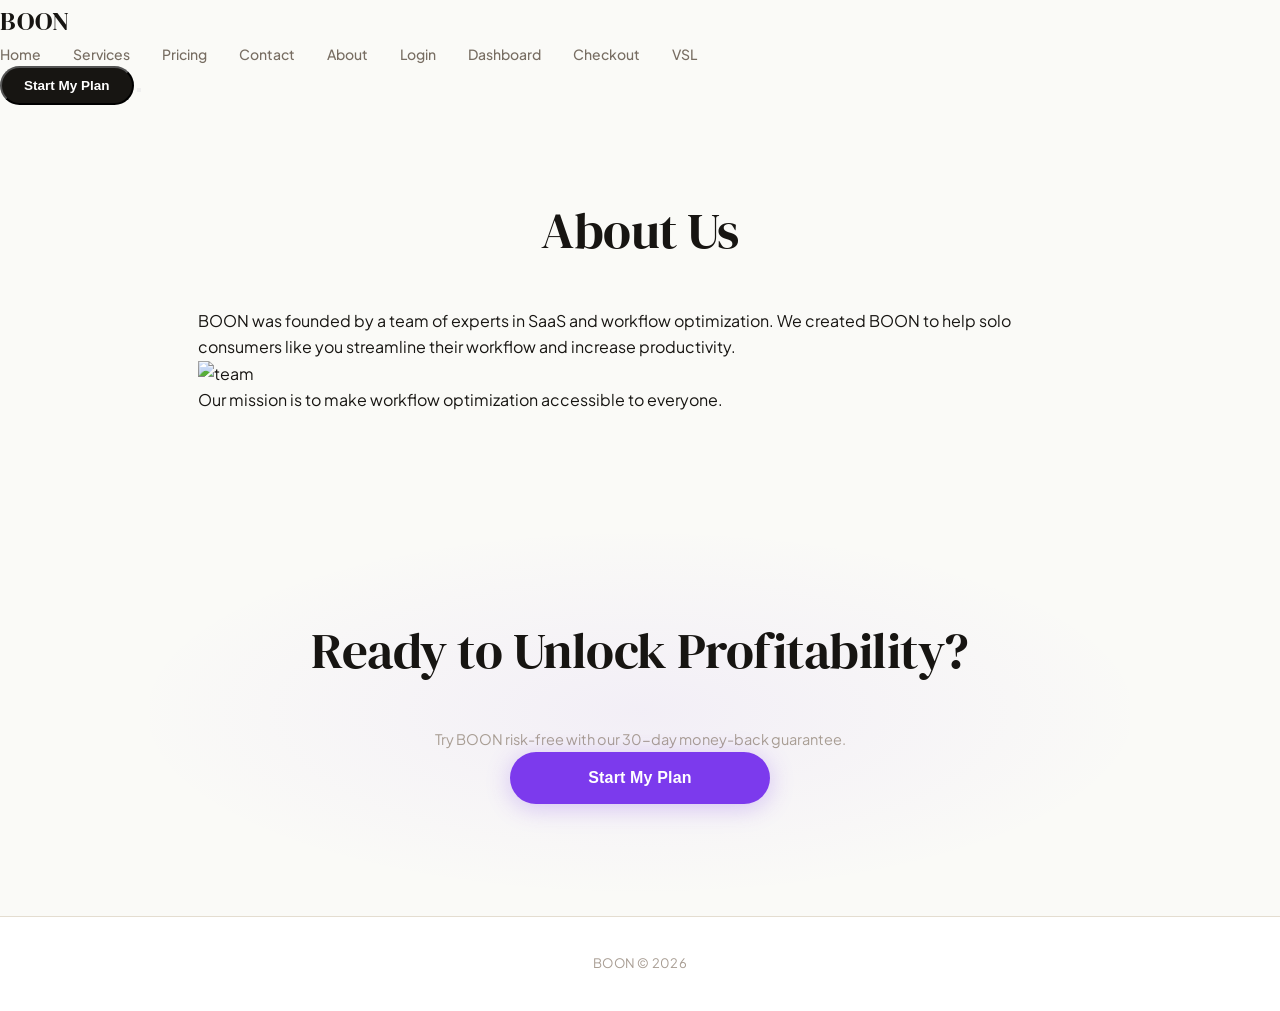
==== about.html @ 337b006f "Deploy about.html via FounderOS" ====
<!DOCTYPE html>
<html lang="en">
<head>
<meta charset="UTF-8">
<meta name="viewport" content="width=device-width, initial-scale=1.0">
<title>BOON</title>
<meta name="description" content="I help 👤 Solo consumers (B2C) with 💻 SaaS / Software services through BOON. [Add your price, guarantee, and what makes you different]">
<meta property="og:title" content="BOON">
<meta property="og:description" content="I help 👤 Solo consumers (B2C) with 💻 SaaS / Software services through BOON. [Add your price, guarantee, and what makes you different]">
<meta property="og:type" content="website">
<meta name="twitter:title" content="BOON">
<meta name="twitter:description" content="I help 👤 Solo consumers (B2C) with 💻 SaaS / Software services through BOON. [Add your price, guarantee, and what makes you different]">
<meta name="twitter:card" content="summary_large_image">
<link rel="stylesheet" href="style.css">
</head>
<body>
<nav> <div class='logo'>BOON</div> <div class='nav-links'> <a href='index.html'>Home</a> <a href='services.html'>Services</a> <a href='pricing.html'>Pricing</a> <a href='contact.html'>Contact</a> <a href='about.html'>About</a> <a href='login.html'>Login</a> <a href='dashboard.html'>Dashboard</a> <a href='checkout.html'>Checkout</a> <a href='vsl.html'>VSL</a> </div> <button class='nav-cta'>Start My Plan</button> <button class='hamburger'> <span></span> <span></span> <span></span> </button> </nav> <section> <h2>About Us</h2> <p>BOON was founded by a team of experts in SaaS and workflow optimization. We created BOON to help solo consumers like you streamline their workflow and increase productivity.</p> <img src='img/photo-2.jpg' alt='team'> <p>Our mission is to make workflow optimization accessible to everyone.</p> </section> <section id='cta'> <h2>Ready to Unlock Profitability?</h2> <p class='risk-reversal'>Try BOON risk-free with our 30-day money-back guarantee.</p> <button class='btn'>Start My Plan</button> </section> <footer> BOON &copy; 2026 </footer> <div class='sticky-mobile-cta'> <button class='btn'>Start My Plan</button> </div>
<script>document.querySelectorAll('.faq-item').forEach(function(item){item.addEventListener('click',function(){var answer=this.querySelector('.faq-answer');var chevron=this.querySelector('.faq-chevron');var isOpen=this.classList.contains('open');document.querySelectorAll('.faq-item').forEach(function(i){i.classList.remove('open');i.querySelector('.faq-answer').style.maxHeight='0';i.querySelector('.faq-chevron').textContent='+';});if(!isOpen){this.classList.add('open');answer.style.maxHeight=answer.scrollHeight+'px';chevron.textContent='×';}});});window.addEventListener('scroll',function(){document.querySelector('nav').classList.toggle('scrolled',window.scrollY>50);});</script>
</body>
</html>
---- style.css ----
@import url('https://fonts.googleapis.com/css2?family=DM+Serif+Display:ital@0;1&family=Plus+Jakarta+Sans:wght@300;400;500;600;700;800&display=swap');
:root {
    --primary: #7C3AED;
    --primary-hover: #6D28D9;
    --primary-shadow: #7C3AED46;
    --bg: #FAFAF7;
    --bg-warm: #F3EDE0;
    --surface: #FFFFFF;
    --border: #E4DDD0;
    --border-light: #EDE8E0;
    --text: #171512;
    --text-muted: #776D62;
    --text-subtle: #A89D93;
    --shadow-sm: 0 1px 3px rgba(23,21,18,0.06),0 1px 2px rgba(23,21,18,0.03);
    --shadow: 0 4px 16px rgba(23,21,18,0.08),0 1px 4px rgba(23,21,18,0.04);
    --shadow-hover: 0 12px 40px rgba(23,21,18,0.12),0 3px 10px rgba(23,21,18,0.06);
    --radius: 14px;
    --font-display: 'DM Serif Display', serif;
    --font-body: 'Plus Jakarta Sans', sans-serif;
}
*,*::before,*::after{margin:0;padding:0;box-sizing:border-box;}
html{scroll-behavior:smooth;}
body{font-family:var(--font-body);background:var(--bg);color:var(--text);font-size:16px;line-height:1.65;-webkit-font-smoothing:antialiased;}
navigation{position:sticky;top:0;background:rgba(250,250,247,0.92);backdrop-filter:blur(20px);-webkit-backdrop-filter:blur(20px);padding:18px 48px;display:flex;justify-content:space-between;align-items:center;z-index:1000;border-bottom:1px solid var(--border);transition:box-shadow 0.3s;}
navigation.scrolled{box-shadow:0 4px 24px rgba(23,21,18,0.08);background:rgba(250,250,247,0.98);}
.logo{color:var(--text);font-family:var(--font-display);font-size:26px;font-weight:400;text-decoration:none;letter-spacing:0.04em;}
.nav-links{display:flex;gap:32px;align-items:center;}
.nav-links a{color:var(--text-muted);text-decoration:none;font-size:14px;font-weight:500;transition:color 0.18s;}
.nav-links a:hover{color:var(--text);}
.nav-cta{background:var(--text);color:#fff;padding:10px 22px;border-radius:100px;text-decoration:none;font-weight:600;font-size:13.5px;transition:background 0.18s,transform 0.15s;}
.nav-cta:hover{background:#2A2520;transform:translateY(-1px);}
#hero{position:relative;padding:120px 48px 110px;text-align:center;min-height:90vh;display:flex;flex-direction:column;justify-content:center;align-items:center;overflow:hidden;border-bottom:1px solid var(--border);background:radial-gradient(ellipse 90% 70% at 50% -10%,#7C3AED14 0%,transparent 55%),radial-gradient(ellipse 60% 50% at 90% 90%,rgba(184,133,47,0.07) 0%,transparent 50%),var(--bg);}
#hero::before{content:'';position:absolute;inset:0;background-image:radial-gradient(circle,rgba(23,21,18,0.14) 1px,transparent 1px);background-size:28px 28px;mask-image:radial-gradient(ellipse 75% 85% at 50% 50%,black 20%,transparent 100%);-webkit-mask-image:radial-gradient(ellipse 75% 85% at 50% 50%,black 20%,transparent 100%);opacity:0.25;pointer-events:none;}
#hero::after{content:'';position:absolute;width:700px;height:700px;border-radius:50%;border:1px solid #7C3AED12;top:50%;left:50%;transform:translate(-50%,-50%);pointer-events:none;box-shadow:0 0 0 60px #7C3AED06;}
#hero h1{font-family:var(--font-display);font-size:clamp(2.8rem,7vw,5.4rem);font-weight:400;line-height:1.08;max-width:840px;margin-bottom:28px;letter-spacing:-0.01em;position:relative;z-index:1;animation:fadeUp 0.7s ease both;}
#hero p{font-size:18px;color:var(--text-muted);max-width:520px;margin:0 auto 46px;line-height:1.72;position:relative;z-index:1;animation:fadeUp 0.7s 0.1s ease both;}
.trust-signal{font-size:12px;color:var(--text-subtle);margin-top:20px;font-weight:600;letter-spacing:0.08em;text-transform:uppercase;position:relative;z-index:1;animation:fadeUp 0.7s 0.3s ease both;}
.btn{display:inline-block;background:var(--primary);color:#fff;padding:17px 40px;border-radius:100px;text-decoration:none;font-size:16px;font-weight:700;border:none;cursor:pointer;transition:background 0.18s,transform 0.15s,box-shadow 0.18s;min-width:260px;letter-spacing:0.01em;position:relative;z-index:1;box-shadow:0 4px 24px var(--primary-shadow);animation:fadeUp 0.7s 0.2s ease both;}
.btn:hover{background:var(--primary-hover);transform:translateY(-2px);box-shadow:0 10px 36px var(--primary-shadow);}
.btn:active{transform:translateY(0);}
section{padding:96px 48px;max-width:980px;margin:0 auto;}
h2{font-family:var(--font-display);font-size:clamp(2rem,4.5vw,3.2rem);font-weight:400;margin-bottom:48px;text-align:center;letter-spacing:-0.01em;line-height:1.15;}
#about{text-align:center;font-size:18px;color:var(--text-muted);line-height:1.75;}
.service-cards{display:grid;grid-template-columns:1fr;gap:16px;margin-top:40px;}
@media(min-width:640px){.service-cards{grid-template-columns:repeat(auto-fit,minmax(280px,1fr));}}
.service-card{background:var(--surface);border:1px solid var(--border);border-radius:var(--radius);padding:36px;text-align:left;box-shadow:var(--shadow-sm);transition:box-shadow 0.25s,transform 0.2s,border-color 0.2s;}
.service-card:hover{box-shadow:var(--shadow-hover);transform:translateY(-3px);border-color:var(--border-light);}
.service-card h3{font-size:17.5px;font-weight:700;margin-bottom:12px;}
.service-card p{color:var(--text-muted);font-size:15.5px;margin:0;line-height:1.65;}
.service-card ul{list-style:none;margin-top:18px;}
.service-card ul li{color:var(--text-muted);font-size:14.5px;padding:7px 0;border-bottom:1px solid var(--border-light);display:flex;align-items:center;gap:10px;}
.service-card ul li:last-child{border-bottom:none;}
.service-card ul li::before{content:'';width:5px;height:5px;border-radius:50%;background:var(--primary);flex-shrink:0;}
.service-card .author{font-family:var(--font-display);font-style:italic;font-size:24px;color:var(--primary);margin-top:22px;display:block;}
#testimonials{position:relative;background:var(--bg-warm);border-radius:24px;padding:80px 56px;margin:0 auto;max-width:980px;overflow:hidden;}
#testimonials::before{content:'\201C';position:absolute;font-family:var(--font-display);font-size:320px;line-height:1;color:rgba(23,21,18,0.07);top:-30px;left:20px;pointer-events:none;user-select:none;}
.testimonial-card{background:var(--surface);border:1px solid rgba(228,221,208,0.8);border-radius:var(--radius);padding:32px 36px;margin-bottom:16px;box-shadow:var(--shadow-sm);position:relative;z-index:1;transition:box-shadow 0.22s,transform 0.18s;}
.testimonial-card:last-child{margin-bottom:0;}
.testimonial-card:hover{box-shadow:var(--shadow);transform:translateY(-1px);}
.testimonial-card p{font-style:italic;color:var(--text-muted);font-size:16.5px;margin-bottom:16px;line-height:1.72;}
.testimonial-card .author{font-weight:700;color:var(--text);font-size:12.5px;letter-spacing:0.06em;text-transform:uppercase;}
#faq{max-width:720px;}
.faq-item{border-bottom:1px solid var(--border);padding:28px 0;cursor:pointer;}
.faq-item:first-of-type{border-top:1px solid var(--border);}
.faq-question{font-size:17px;font-weight:700;display:flex;justify-content:space-between;align-items:center;gap:16px;}
.faq-chevron{font-size:20px;color:var(--text-muted);transition:transform 0.3s;flex-shrink:0;}
.faq-item.open .faq-chevron{transform:rotate(45deg);}
.faq-answer{color:var(--text-muted);font-size:15.5px;line-height:1.7;max-height:0;overflow:hidden;transition:max-height 0.35s ease,padding 0.3s;}
.faq-item.open .faq-answer{padding-top:14px;}
#cta{text-align:center;padding:112px 48px;background:radial-gradient(ellipse 80% 70% at 50% 50%,#7C3AED0f 0%,transparent 65%),var(--bg);}
.risk-reversal{color:var(--text-subtle);font-size:14.5px;margin-top:22px;}
.contact-form{display:flex;flex-direction:column;gap:14px;max-width:520px;margin:0 auto;}
.contact-form input,.contact-form textarea{width:100%;padding:15px 20px;border:1.5px solid var(--border);border-radius:10px;background:var(--surface);color:var(--text);font-size:15px;font-family:var(--font-body);transition:border-color 0.18s,box-shadow 0.18s;box-shadow:var(--shadow-sm);}
.contact-form input:focus,.contact-form textarea:focus{outline:none;border-color:var(--primary);box-shadow:0 0 0 3px var(--primary-shadow);}
.contact-form input::placeholder,.contact-form textarea::placeholder{color:var(--text-subtle);}
.contact-form textarea{min-height:140px;resize:vertical;}
.contact-form button{width:100%;min-width:0;}
footer{text-align:center;padding:36px;color:var(--text-subtle);font-size:13px;border-top:1px solid var(--border);background:var(--surface);letter-spacing:0.02em;}
.sticky-mobile-cta{display:none;}
@keyframes fadeUp{from{opacity:0;transform:translateY(18px);}to{opacity:1;transform:translateY(0);}}
@media(max-width:768px){
nav{flex-direction:column;gap:12px;padding:14px 20px;}
.nav-links{gap:20px;}
.nav-cta{width:100%;text-align:center;}
#hero{padding:80px 20px;min-height:auto;}
#hero::after{width:320px;height:320px;}
section{padding:64px 20px;}
#testimonials{padding:52px 24px;border-radius:18px;}
#testimonials::before{font-size:200px;}
.testimonial-card{padding:24px;}
#cta{padding:80px 20px;}
.btn{min-width:0;width:100%;}
.sticky-mobile-cta{display:block;position:fixed;bottom:0;left:0;width:100%;background:rgba(250,250,247,0.96);backdrop-filter:blur(20px);-webkit-backdrop-filter:blur(20px);padding:12px 16px 20px;border-top:1px solid var(--border);z-index:999;}
.sticky-mobile-cta .btn{width:100%;text-align:center;font-size:16px;padding:16px;}
}
@media(min-width:769px){.sticky-mobile-cta{display:none;}}
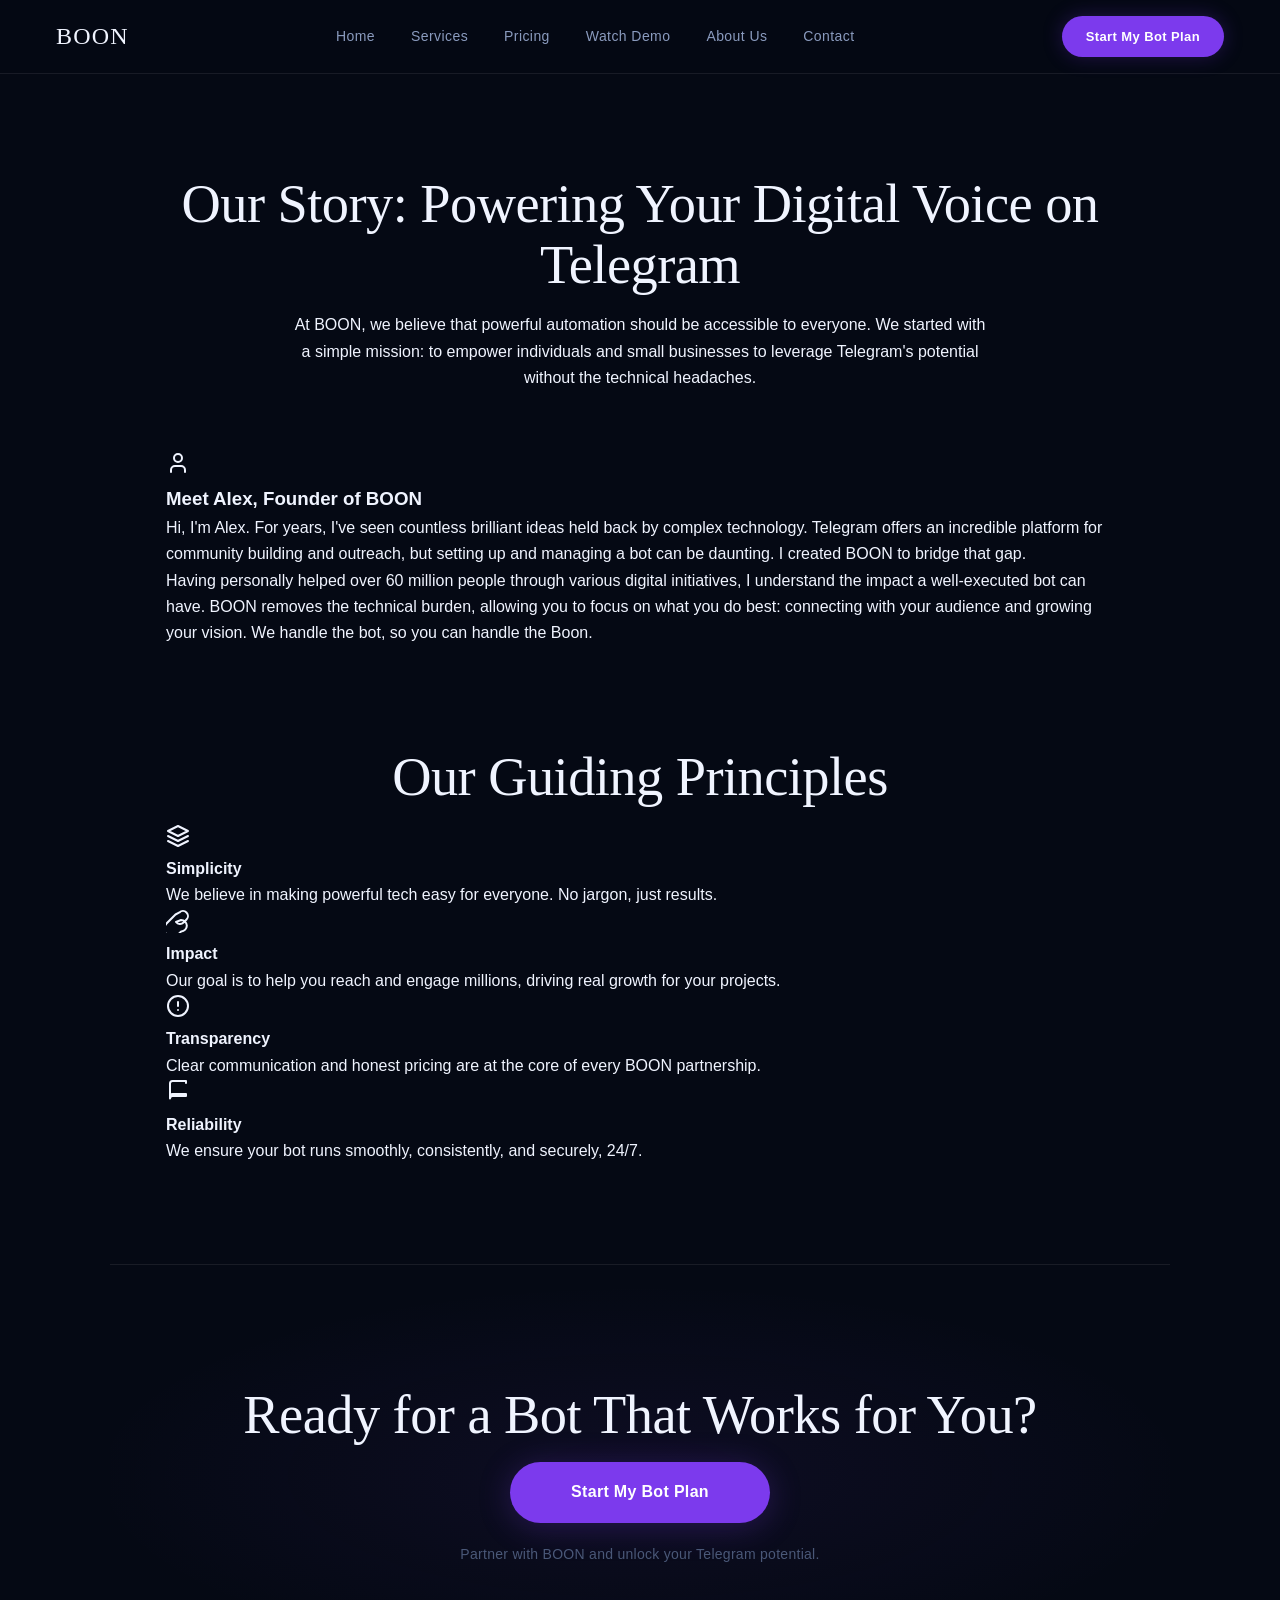
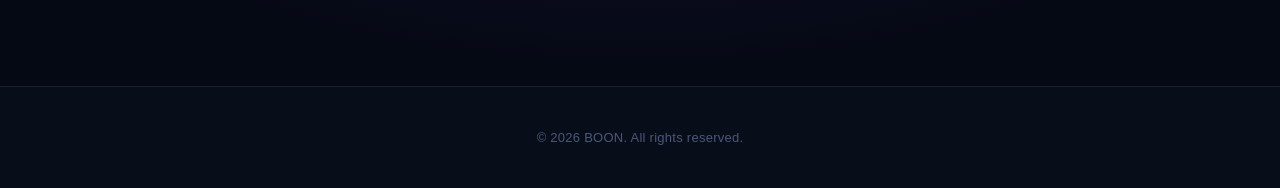
==== commit 1dfc6f1c: "Deploy about.html via FounderOS" ====
--- a/about.html
+++ b/about.html
@@ -4,17 +4,124 @@
 <meta charset="UTF-8">
 <meta name="viewport" content="width=device-width, initial-scale=1.0">
 <title>BOON</title>
-<meta name="description" content="I help 👤 Solo consumers (B2C) with 💻 SaaS / Software services through BOON. [Add your price, guarantee, and what makes you different]">
+<meta name="description" content="i launch and run your telegram bot for you in 2 weeks with a full live dashboard, helped 60 million people, £497 per bot">
 <meta property="og:title" content="BOON">
-<meta property="og:description" content="I help 👤 Solo consumers (B2C) with 💻 SaaS / Software services through BOON. [Add your price, guarantee, and what makes you different]">
+<meta property="og:description" content="i launch and run your telegram bot for you in 2 weeks with a full live dashboard, helped 60 million people, £497 per bot">
 <meta property="og:type" content="website">
 <meta name="twitter:title" content="BOON">
-<meta name="twitter:description" content="I help 👤 Solo consumers (B2C) with 💻 SaaS / Software services through BOON. [Add your price, guarantee, and what makes you different]">
+<meta name="twitter:description" content="i launch and run your telegram bot for you in 2 weeks with a full live dashboard, helped 60 million people, £497 per bot">
 <meta name="twitter:card" content="summary_large_image">
 <link rel="stylesheet" href="style.css">
 </head>
 <body>
-<nav> <div class='logo'>BOON</div> <div class='nav-links'> <a href='index.html'>Home</a> <a href='services.html'>Services</a> <a href='pricing.html'>Pricing</a> <a href='contact.html'>Contact</a> <a href='about.html'>About</a> <a href='login.html'>Login</a> <a href='dashboard.html'>Dashboard</a> <a href='checkout.html'>Checkout</a> <a href='vsl.html'>VSL</a> </div> <button class='nav-cta'>Start My Plan</button> <button class='hamburger'> <span></span> <span></span> <span></span> </button> </nav> <section> <h2>About Us</h2> <p>BOON was founded by a team of experts in SaaS and workflow optimization. We created BOON to help solo consumers like you streamline their workflow and increase productivity.</p> <img src='img/photo-2.jpg' alt='team'> <p>Our mission is to make workflow optimization accessible to everyone.</p> </section> <section id='cta'> <h2>Ready to Unlock Profitability?</h2> <p class='risk-reversal'>Try BOON risk-free with our 30-day money-back guarantee.</p> <button class='btn'>Start My Plan</button> </section> <footer> BOON &copy; 2026 </footer> <div class='sticky-mobile-cta'> <button class='btn'>Start My Plan</button> </div>
+<nav>
+    <a href="index.html" class="logo">BOON</a>
+    <div class="nav-links">
+        <a href="index.html">Home</a>
+        <a href="services.html">Services</a>
+        <a href="pricing.html">Pricing</a>
+        <a href="vsl.html">Watch Demo</a>
+        <a href="about.html">About Us</a>
+        <a href="contact.html">Contact</a>
+    </div>
+    <a href="pricing.html" class="nav-cta">Start My Bot Plan</a>
+</nav>
+
+<main>
+    <section id="about-us">
+        <h2>Our Story: Powering Your Digital Voice on Telegram</h2>
+        <p class="text-muted" style="text-align:center; max-width:700px; margin: 0 auto 60px;">At BOON, we believe that powerful automation should be accessible to everyone. We started with a simple mission: to empower individuals and small businesses to leverage Telegram's potential without the technical headaches.</p>
+
+        <div class="about-founder">
+            <div class="founder-image-placeholder">
+                <svg xmlns="http://www.w3.org/2000/svg" width="24" height="24" viewBox="0 0 24 24" fill="none" stroke="currentColor" stroke-width="2" stroke-linecap="round" stroke-linejoin="round"><path d="M19 21v-2a4 4 0 0 0-4-4H9a4 4 0 0 0-4 4v2"></path><circle cx="12" cy="7" r="4"></circle></svg>
+            </div>
+            <div class="about-founder-text">
+                <h3>Meet Alex, Founder of BOON</h3>
+                <p>Hi, I'm Alex. For years, I've seen countless brilliant ideas held back by complex technology. Telegram offers an incredible platform for community building and outreach, but setting up and managing a bot can be daunting. I created BOON to bridge that gap.</p>
+                <p>Having personally helped over 60 million people through various digital initiatives, I understand the impact a well-executed bot can have. BOON removes the technical burden, allowing you to focus on what you do best: connecting with your audience and growing your vision. We handle the bot, so you can handle the Boon.</p>
+            </div>
+        </div>
+    </section>
+
+    <section id="our-values" style="padding-top: 0;">
+        <h2>Our Guiding Principles</h2>
+        <div class="about-values-grid">
+            <div class="value-card">
+                <svg xmlns="http://www.w3.org/2000/svg" width="24" height="24" viewBox="0 0 24 24" fill="none" stroke="currentColor" stroke-width="2" stroke-linecap="round" stroke-linejoin="round"><path d="M12 2L2 7l10 5 10-5-10-5zM2 17l10 5 10-5M2 12l10 5 10-5"></path></svg>
+                <h4>Simplicity</h4>
+                <p>We believe in making powerful tech easy for everyone. No jargon, just results.</p>
+            </div>
+            <div class="value-card">
+                <svg xmlns="http://www.w3.org/2000/svg" width="24" height="24" viewBox="0 0 24 24" fill="none" stroke="currentColor" stroke-width="2" stroke-linecap="round" stroke-linejoin="round"><path d="M10 13a5 5 0 0 0 7.54.54l3-3a5 5 0 0 0-7.07-7.07L9.5 5.5.55 14.45a8 8 0 0 0 11.31 11.31l3.35-3.35A4 4 0 0 0 15 11z"></path></svg>
+                <h4>Impact</h4>
+                <p>Our goal is to help you reach and engage millions, driving real growth for your projects.</p>
+            </div>
+            <div class="value-card">
+                <svg xmlns="http://www.w3.org/2000/svg" width="24" height="24" viewBox="0 0 24 24" fill="none" stroke="currentColor" stroke-width="2" stroke-linecap="round" stroke-linejoin="round"><circle cx="12" cy="12" r="10"></circle><line x1="12" y1="8" x2="12" y2="12"></line><line x1="12" y1="16" x2="12.01" y2="16"></line></svg>
+                <h4>Transparency</h4>
+                <p>Clear communication and honest pricing are at the core of every BOON partnership.</p>
+            </div>
+            <div class="value-card">
+                <svg xmlns="http://www.w3.org/2000/svg" width="24" height="24" viewBox="0 0 24 24" fill="none" stroke="currentColor" stroke-width="2" stroke-linecap="round" stroke-linejoin="round"><path d="M4 19.5A2.5 2.5 0 0 1 6.5 17H20v-2H6.5A2.5 2.5 0 0 0 4 17.5v2zm0 0V4.5A2.5 2.5 0 0 1 6.5 2H20v2"></path></svg>
+                <h4>Reliability</h4>
+                <p>We ensure your bot runs smoothly, consistently, and securely, 24/7.</p>
+            </div>
+        </div>
+    </section>
+
+    <section id="cta">
+        <h2>Ready for a Bot That Works for You?</h2>
+        <a href="pricing.html" class="btn">Start My Bot Plan</a>
+        <p class="risk-reversal">Partner with BOON and unlock your Telegram potential.</p>
+    </section>
+</main>
+
+<footer>
+    <p>&copy; 2026 BOON. All rights reserved.</p>
+</footer>
+
+<div class="sticky-mobile-cta">
+    <a href="pricing.html" class="btn">Start My Bot Plan</a>
+</div>
+
+<script>
+// FAQ accordion
+document.querySelectorAll('.faq-item').forEach(function(item){
+  item.addEventListener('click',function(){
+    var answer=this.querySelector('.faq-answer');
+    var chevron=this.querySelector('.faq-chevron');
+    var isOpen=this.classList.contains('open');
+    document.querySelectorAll('.faq-item').forEach(function(i){
+      i.classList.remove('open');
+      i.querySelector('.faq-answer').style.maxHeight='0';
+      i.querySelector('.faq-chevron').textContent='+';
+    });
+    if(!isOpen){this.classList.add('open');answer.style.maxHeight=answer.scrollHeight+'px';chevron.textContent='\u00d7';}
+  });
+});
+// Nav scroll
+window.addEventListener('scroll',function(){document.querySelector('nav').classList.toggle('scrolled',window.scrollY>50);});
+// Picker tabs
+document.querySelectorAll('.picker-tab').forEach(function(tab){
+  tab.addEventListener('click',function(){
+    var target=this.dataset.tab;
+    document.querySelectorAll('.picker-tab').forEach(function(t){t.classList.remove('active');});
+    document.querySelectorAll('.picker-content').forEach(function(c){c.classList.remove('active');});
+    this.classList.add('active');
+    var el=document.getElementById(target);
+    if(el){el.classList.add('active');}
+  });
+});
+// Picker card select
+document.querySelectorAll('.picker-card').forEach(function(card){
+  card.addEventListener('click',function(){
+    var parent=this.closest('.picker-content');
+    if(parent){parent.querySelectorAll('.picker-card').forEach(function(c){c.classList.remove('selected');});}
+    this.classList.add('selected');
+  });
+});
+</script>
 <script>document.querySelectorAll('.faq-item').forEach(function(item){item.addEventListener('click',function(){var answer=this.querySelector('.faq-answer');var chevron=this.querySelector('.faq-chevron');var isOpen=this.classList.contains('open');document.querySelectorAll('.faq-item').forEach(function(i){i.classList.remove('open');i.querySelector('.faq-answer').style.maxHeight='0';i.querySelector('.faq-chevron').textContent='+';});if(!isOpen){this.classList.add('open');answer.style.maxHeight=answer.scrollHeight+'px';chevron.textContent='×';}});});window.addEventListener('scroll',function(){document.querySelector('nav').classList.toggle('scrolled',window.scrollY>50);});</script>
 </body>
 </html>
--- a/style.css
+++ b/style.css
@@ -1,96 +1 @@
-@import url('https://fonts.googleapis.com/css2?family=DM+Serif+Display:ital@0;1&family=Plus+Jakarta+Sans:wght@300;400;500;600;700;800&display=swap');
-:root {
-    --primary: #7C3AED;
-    --primary-hover: #6D28D9;
-    --primary-shadow: #7C3AED46;
-    --bg: #FAFAF7;
-    --bg-warm: #F3EDE0;
-    --surface: #FFFFFF;
-    --border: #E4DDD0;
-    --border-light: #EDE8E0;
-    --text: #171512;
-    --text-muted: #776D62;
-    --text-subtle: #A89D93;
-    --shadow-sm: 0 1px 3px rgba(23,21,18,0.06),0 1px 2px rgba(23,21,18,0.03);
-    --shadow: 0 4px 16px rgba(23,21,18,0.08),0 1px 4px rgba(23,21,18,0.04);
-    --shadow-hover: 0 12px 40px rgba(23,21,18,0.12),0 3px 10px rgba(23,21,18,0.06);
-    --radius: 14px;
-    --font-display: 'DM Serif Display', serif;
-    --font-body: 'Plus Jakarta Sans', sans-serif;
-}
-*,*::before,*::after{margin:0;padding:0;box-sizing:border-box;}
-html{scroll-behavior:smooth;}
-body{font-family:var(--font-body);background:var(--bg);color:var(--text);font-size:16px;line-height:1.65;-webkit-font-smoothing:antialiased;}
-navigation{position:sticky;top:0;background:rgba(250,250,247,0.92);backdrop-filter:blur(20px);-webkit-backdrop-filter:blur(20px);padding:18px 48px;display:flex;justify-content:space-between;align-items:center;z-index:1000;border-bottom:1px solid var(--border);transition:box-shadow 0.3s;}
-navigation.scrolled{box-shadow:0 4px 24px rgba(23,21,18,0.08);background:rgba(250,250,247,0.98);}
-.logo{color:var(--text);font-family:var(--font-display);font-size:26px;font-weight:400;text-decoration:none;letter-spacing:0.04em;}
-.nav-links{display:flex;gap:32px;align-items:center;}
-.nav-links a{color:var(--text-muted);text-decoration:none;font-size:14px;font-weight:500;transition:color 0.18s;}
-.nav-links a:hover{color:var(--text);}
-.nav-cta{background:var(--text);color:#fff;padding:10px 22px;border-radius:100px;text-decoration:none;font-weight:600;font-size:13.5px;transition:background 0.18s,transform 0.15s;}
-.nav-cta:hover{background:#2A2520;transform:translateY(-1px);}
-#hero{position:relative;padding:120px 48px 110px;text-align:center;min-height:90vh;display:flex;flex-direction:column;justify-content:center;align-items:center;overflow:hidden;border-bottom:1px solid var(--border);background:radial-gradient(ellipse 90% 70% at 50% -10%,#7C3AED14 0%,transparent 55%),radial-gradient(ellipse 60% 50% at 90% 90%,rgba(184,133,47,0.07) 0%,transparent 50%),var(--bg);}
-#hero::before{content:'';position:absolute;inset:0;background-image:radial-gradient(circle,rgba(23,21,18,0.14) 1px,transparent 1px);background-size:28px 28px;mask-image:radial-gradient(ellipse 75% 85% at 50% 50%,black 20%,transparent 100%);-webkit-mask-image:radial-gradient(ellipse 75% 85% at 50% 50%,black 20%,transparent 100%);opacity:0.25;pointer-events:none;}
-#hero::after{content:'';position:absolute;width:700px;height:700px;border-radius:50%;border:1px solid #7C3AED12;top:50%;left:50%;transform:translate(-50%,-50%);pointer-events:none;box-shadow:0 0 0 60px #7C3AED06;}
-#hero h1{font-family:var(--font-display);font-size:clamp(2.8rem,7vw,5.4rem);font-weight:400;line-height:1.08;max-width:840px;margin-bottom:28px;letter-spacing:-0.01em;position:relative;z-index:1;animation:fadeUp 0.7s ease both;}
-#hero p{font-size:18px;color:var(--text-muted);max-width:520px;margin:0 auto 46px;line-height:1.72;position:relative;z-index:1;animation:fadeUp 0.7s 0.1s ease both;}
-.trust-signal{font-size:12px;color:var(--text-subtle);margin-top:20px;font-weight:600;letter-spacing:0.08em;text-transform:uppercase;position:relative;z-index:1;animation:fadeUp 0.7s 0.3s ease both;}
-.btn{display:inline-block;background:var(--primary);color:#fff;padding:17px 40px;border-radius:100px;text-decoration:none;font-size:16px;font-weight:700;border:none;cursor:pointer;transition:background 0.18s,transform 0.15s,box-shadow 0.18s;min-width:260px;letter-spacing:0.01em;position:relative;z-index:1;box-shadow:0 4px 24px var(--primary-shadow);animation:fadeUp 0.7s 0.2s ease both;}
-.btn:hover{background:var(--primary-hover);transform:translateY(-2px);box-shadow:0 10px 36px var(--primary-shadow);}
-.btn:active{transform:translateY(0);}
-section{padding:96px 48px;max-width:980px;margin:0 auto;}
-h2{font-family:var(--font-display);font-size:clamp(2rem,4.5vw,3.2rem);font-weight:400;margin-bottom:48px;text-align:center;letter-spacing:-0.01em;line-height:1.15;}
-#about{text-align:center;font-size:18px;color:var(--text-muted);line-height:1.75;}
-.service-cards{display:grid;grid-template-columns:1fr;gap:16px;margin-top:40px;}
-@media(min-width:640px){.service-cards{grid-template-columns:repeat(auto-fit,minmax(280px,1fr));}}
-.service-card{background:var(--surface);border:1px solid var(--border);border-radius:var(--radius);padding:36px;text-align:left;box-shadow:var(--shadow-sm);transition:box-shadow 0.25s,transform 0.2s,border-color 0.2s;}
-.service-card:hover{box-shadow:var(--shadow-hover);transform:translateY(-3px);border-color:var(--border-light);}
-.service-card h3{font-size:17.5px;font-weight:700;margin-bottom:12px;}
-.service-card p{color:var(--text-muted);font-size:15.5px;margin:0;line-height:1.65;}
-.service-card ul{list-style:none;margin-top:18px;}
-.service-card ul li{color:var(--text-muted);font-size:14.5px;padding:7px 0;border-bottom:1px solid var(--border-light);display:flex;align-items:center;gap:10px;}
-.service-card ul li:last-child{border-bottom:none;}
-.service-card ul li::before{content:'';width:5px;height:5px;border-radius:50%;background:var(--primary);flex-shrink:0;}
-.service-card .author{font-family:var(--font-display);font-style:italic;font-size:24px;color:var(--primary);margin-top:22px;display:block;}
-#testimonials{position:relative;background:var(--bg-warm);border-radius:24px;padding:80px 56px;margin:0 auto;max-width:980px;overflow:hidden;}
-#testimonials::before{content:'\201C';position:absolute;font-family:var(--font-display);font-size:320px;line-height:1;color:rgba(23,21,18,0.07);top:-30px;left:20px;pointer-events:none;user-select:none;}
-.testimonial-card{background:var(--surface);border:1px solid rgba(228,221,208,0.8);border-radius:var(--radius);padding:32px 36px;margin-bottom:16px;box-shadow:var(--shadow-sm);position:relative;z-index:1;transition:box-shadow 0.22s,transform 0.18s;}
-.testimonial-card:last-child{margin-bottom:0;}
-.testimonial-card:hover{box-shadow:var(--shadow);transform:translateY(-1px);}
-.testimonial-card p{font-style:italic;color:var(--text-muted);font-size:16.5px;margin-bottom:16px;line-height:1.72;}
-.testimonial-card .author{font-weight:700;color:var(--text);font-size:12.5px;letter-spacing:0.06em;text-transform:uppercase;}
-#faq{max-width:720px;}
-.faq-item{border-bottom:1px solid var(--border);padding:28px 0;cursor:pointer;}
-.faq-item:first-of-type{border-top:1px solid var(--border);}
-.faq-question{font-size:17px;font-weight:700;display:flex;justify-content:space-between;align-items:center;gap:16px;}
-.faq-chevron{font-size:20px;color:var(--text-muted);transition:transform 0.3s;flex-shrink:0;}
-.faq-item.open .faq-chevron{transform:rotate(45deg);}
-.faq-answer{color:var(--text-muted);font-size:15.5px;line-height:1.7;max-height:0;overflow:hidden;transition:max-height 0.35s ease,padding 0.3s;}
-.faq-item.open .faq-answer{padding-top:14px;}
-#cta{text-align:center;padding:112px 48px;background:radial-gradient(ellipse 80% 70% at 50% 50%,#7C3AED0f 0%,transparent 65%),var(--bg);}
-.risk-reversal{color:var(--text-subtle);font-size:14.5px;margin-top:22px;}
-.contact-form{display:flex;flex-direction:column;gap:14px;max-width:520px;margin:0 auto;}
-.contact-form input,.contact-form textarea{width:100%;padding:15px 20px;border:1.5px solid var(--border);border-radius:10px;background:var(--surface);color:var(--text);font-size:15px;font-family:var(--font-body);transition:border-color 0.18s,box-shadow 0.18s;box-shadow:var(--shadow-sm);}
-.contact-form input:focus,.contact-form textarea:focus{outline:none;border-color:var(--primary);box-shadow:0 0 0 3px var(--primary-shadow);}
-.contact-form input::placeholder,.contact-form textarea::placeholder{color:var(--text-subtle);}
-.contact-form textarea{min-height:140px;resize:vertical;}
-.contact-form button{width:100%;min-width:0;}
-footer{text-align:center;padding:36px;color:var(--text-subtle);font-size:13px;border-top:1px solid var(--border);background:var(--surface);letter-spacing:0.02em;}
-.sticky-mobile-cta{display:none;}
-@keyframes fadeUp{from{opacity:0;transform:translateY(18px);}to{opacity:1;transform:translateY(0);}}
-@media(max-width:768px){
-nav{flex-direction:column;gap:12px;padding:14px 20px;}
-.nav-links{gap:20px;}
-.nav-cta{width:100%;text-align:center;}
-#hero{padding:80px 20px;min-height:auto;}
-#hero::after{width:320px;height:320px;}
-section{padding:64px 20px;}
-#testimonials{padding:52px 24px;border-radius:18px;}
-#testimonials::before{font-size:200px;}
-.testimonial-card{padding:24px;}
-#cta{padding:80px 20px;}
-.btn{min-width:0;width:100%;}
-.sticky-mobile-cta{display:block;position:fixed;bottom:0;left:0;width:100%;background:rgba(250,250,247,0.96);backdrop-filter:blur(20px);-webkit-backdrop-filter:blur(20px);padding:12px 16px 20px;border-top:1px solid var(--border);z-index:999;}
-.sticky-mobile-cta .btn{width:100%;text-align:center;font-size:16px;padding:16px;}
-}
-@media(min-width:769px){.sticky-mobile-cta{display:none;}}+@import url('https://fonts.googleapis.com/css2?family=Space+Grotesk:wght@300;400;500;600;700&family=DM+Serif+Display:ital@0;1&display=swap'); :root { --primary: #7C3AED; --primary-hover: #6D28D9; --primary-glow: #7C3AED40; --primary-faint: #7C3AED14; --gold: #D4AF37; --gold-light: #F0D060; --bg: #050914; --bg-2: #080D1A; --bg-card: #0D1526; --bg-glass: rgba(255,255,255,0.04); --surface: #111C30; --border: rgba(255,255,255,0.08); --border-bright: rgba(255,255,255,0.16); --text: #F0F4FF; --text-muted: #8A9BBE; --text-subtle: #4A5878; --shadow-sm: 0 1px 4px rgba(0,0,0,0.5); --shadow: 0 8px 32px rgba(0,0,0,0.6); --shadow-hover: 0 20px 60px rgba(0,0,0,0.7); --shadow-glow: 0 0 40px #7C3AED30; --radius: 12px; --radius-lg: 20px; --font-display: \'DM Serif Display\', serif; --font-body: \'Space Grotesk\', sans-serif; } *,*::before,*::after{margin:0;padding:0;box-sizing:border-box;} html{scroll-behavior:smooth;} body{font-family:var(--font-body);background:var(--bg);color:var(--text);font-size:16px;line-height:1.65;-webkit-font-smoothing:antialiased;overflow-x:hidden;} nav{position:sticky;top:0;background:rgba(5,9,20,0.88);backdrop-filter:blur(24px);-webkit-backdrop-filter:blur(24px);padding:16px 56px;display:flex;justify-content:space-between;align-items:center;z-index:1000;border-bottom:1px solid var(--border);transition:all 0.3s;} nav.scrolled{background:rgba(5,9,20,0.98);border-bottom-color:var(--border-bright);box-shadow:0 4px 32px rgba(0,0,0,0.6);} .logo{color:var(--text);font-family:var(--font-display);font-size:24px;font-weight:400;text-decoration:none;letter-spacing:0.05em;} .nav-links{display:flex;gap:36px;align-items:center;} .nav-links a{color:var(--text-muted);text-decoration:none;font-size:14px;font-weight:500;transition:color 0.18s;letter-spacing:0.03em;} .nav-links a:hover{color:var(--text);} .nav-cta{background:var(--primary);color:#fff;padding:10px 24px;border-radius:100px;text-decoration:none;font-weight:600;font-size:13px;transition:all 0.2s;letter-spacing:0.03em;box-shadow:0 0 20px var(--primary-glow);} .nav-cta:hover{background:var(--primary-hover);transform:translateY(-1px);box-shadow:0 0 32px var(--primary-glow);} .hamburger{display:none;flex-direction:column;gap:5px;background:none;border:none;cursor:pointer;padding:8px;} .hamburger span{display:block;width:24px;height:2px;background:var(--text);border-radius:2px;transition:all 0.3s;} #hero img,.hero-img,.hero img{max-height:70vh;width:100%;object-fit:cover;object-position:center top;display:block;} #hero{position:relative;padding:130px 56px 120px;text-align:center;min-height:92vh;display:flex;flex-direction:column;justify-content:center;align-items:center;overflow:hidden;} #hero::before{content:\'\';position:absolute;inset:0;background:radial-gradient(ellipse 100% 80% at 50% -5%,#7C3AED20 0%,transparent 55%),radial-gradient(ellipse 60% 60% at 80% 110%,rgba(212,175,55,0.08) 0%,transparent 50%),radial-gradient(ellipse 40% 40% at 10% 110%,#7C3AED0a 0%,transparent 50%),var(--bg);pointer-events:none;} #hero::after{content:\'\';position:absolute;inset:0;background-image:radial-gradient(circle,rgba(255,255,255,0.06) 1px,transparent 1px);background-size:32px 32px;mask-image:radial-gradient(ellipse 80% 90% at 50% 50%,black 10%,transparent 100%);-webkit-mask-image:radial-gradient(ellipse 80% 90% at 50% 50%,black 10%,transparent 100%);opacity:0.25;pointer-events:none;} .hero-badge{display:inline-flex;align-items:center;gap:8px;background:rgba(212,175,55,0.12);border:1px solid rgba(212,175,55,0.3);color:var(--gold);padding:7px 18px;border-radius:100px;font-size:12px;font-weight:600;letter-spacing:0.08em;text-transform:uppercase;margin-bottom:28px;position:relative;z-index:1;animation:fadeUp 0.6s ease both;} .hero-badge::before{content:\'\';width:6px;height:6px;border-radius:50%;background:var(--gold);box-shadow:0 0 8px var(--gold);} #hero h1{font-family:var(--font-display);font-size:clamp(3rem,7.5vw,5.8rem);font-weight:400;line-height:1.06;max-width:860px;margin-bottom:24px;letter-spacing:-0.01em;position:relative;z-index:1;animation:fadeUp 0.7s 0.1s ease both;} #hero h1 em{font-style:italic;color:#7C3AED;} #hero p{font-size:18px;color:var(--text-muted);max-width:540px;margin:0 auto 48px;line-height:1.75;position:relative;z-index:1;animation:fadeUp 0.7s 0.2s ease both;font-weight:400;} .hero-cta-group{display:flex;flex-direction:column;align-items:center;gap:14px;position:relative;z-index:1;animation:fadeUp 0.7s 0.3s ease both;} .btn{display:inline-block;background:var(--primary);color:#fff;padding:17px 44px;border-radius:100px;text-decoration:none;font-size:16px;font-weight:600;border:none;cursor:pointer;transition:all 0.2s;min-width:260px;letter-spacing:0.02em;box-shadow:0 4px 32px var(--primary-glow);} .btn:hover{background:var(--primary-hover);transform:translateY(-2px);box-shadow:0 8px 48px var(--primary-glow);} .btn:active{transform:translateY(0);} .btn-ghost{display:inline-block;background:transparent;color:var(--text-muted);padding:16px 36px;border-radius:100px;text-decoration:none;font-size:15px;font-weight:500;border:1px solid var(--border-bright);cursor:pointer;transition:all 0.2s;letter-spacing:0.02em;} .btn-ghost:hover{background:var(--bg-glass);color:var(--text);border-color:rgba(255,255,255,0.3);} .trust-signal{font-size:12px;color:var(--text-subtle);margin-top:10px;font-weight:600;letter-spacing:0.08em;text-transform:uppercase;position:relative;z-index:1;} .trust-bar{display:flex;justify-content:center;align-items:center;gap:40px;flex-wrap:wrap;padding:28px 56px;border-top:1px solid var(--border);border-bottom:1px solid var(--border);background:var(--bg-2);position:relative;z-index:1;} .trust-bar-item{text-align:center;} .trust-bar-item .stat{font-size:28px;font-weight:700;color:var(--text);letter-spacing:-0.02em;line-height:1;} .trust-bar-item .stat-label{font-size:12px;color:var(--text-subtle);margin-top:4px;font-weight:500;letter-spacing:0.04em;text-transform:uppercase;} section{padding:100px 56px;max-width:1060px;margin:0 auto;} h2{font-family:var(--font-display);font-size:clamp(2.2rem,5vw,3.4rem);font-weight:400;margin-bottom:16px;text-align:center;letter-spacing:-0.01em;line-height:1.12;} .section-sub{text-align:center;color:var(--text-muted);font-size:17px;max-width:520px;margin:0 auto 56px;line-height:1.7;} #about{text-align:center;font-size:18px;color:var(--text-muted);line-height:1.8;} .how-it-works{display:grid;grid-template-columns:1fr;gap:0;margin-top:48px;} @media(min-width:768px){.how-it-works{grid-template-columns:repeat(3,1fr);gap:0;}} .step{padding:40px 36px;position:relative;} .step:not(:last-child){border-bottom:1px solid var(--border);} @media(min-width:768px){.step:not(:last-child){border-bottom:none;border-right:1px solid var(--border);}} .step-num{font-size:48px;font-weight:700;color:#7C3AED;opacity:0.25;line-height:1;margin-bottom:16px;font-family:var(--font-display);} .step h3{font-size:18px;font-weight:600;margin-bottom:10px;color:var(--text);} .step p{color:var(--text-muted);font-size:15px;line-height:1.65;} .service-cards{display:grid;grid-template-columns:1fr;gap:16px;margin-top:40px;} @media(min-width:640px){.service-cards{grid-template-columns:repeat(auto-fit,minmax(300px,1fr));}} .service-card{background:var(--bg-card);border:1px solid var(--border);border-radius:var(--radius-lg);padding:36px;text-align:left;transition:all 0.25s;position:relative;overflow:hidden;} .service-card::before{content:\'\';position:absolute;inset:0;background:linear-gradient(135deg,#7C3AED06 0%,transparent 60%);opacity:0;transition:opacity 0.25s;} .service-card:hover{border-color:var(--border-bright);box-shadow:var(--shadow-hover),0 0 0 1px #7C3AED20;transform:translateY(-3px);} .service-card:hover::before{opacity:1;} .service-card h3{font-size:17px;font-weight:600;margin-bottom:12px;color:var(--text);} .service-card p{color:var(--text-muted);font-size:15px;margin:0;line-height:1.65;} .service-card ul{list-style:none;margin-top:20px;} .service-card ul li{color:var(--text-muted);font-size:14px;padding:8px 0;border-bottom:1px solid var(--border);display:flex;align-items:center;gap:10px;} .service-card ul li:last-child{border-bottom:none;} .service-card ul li::before{content:\'\';color:#7C3AED;font-weight:700;flex-shrink:0;font-size:13px;} .picker{background:var(--bg-card);border:1px solid var(--border);border-radius:var(--radius-lg);padding:40px;margin-top:48px;} .picker-tabs{display:flex;gap:8px;margin-bottom:36px;flex-wrap:wrap;} .picker-tab{padding:10px 22px;border-radius:100px;border:1px solid var(--border);background:transparent;color:var(--text-muted);font-size:14px;font-weight:500;cursor:pointer;transition:all 0.2s;font-family:var(--font-body);letter-spacing:0.02em;} .picker-tab.active{background:var(--primary);color:#fff;border-color:var(--primary);box-shadow:0 0 20px var(--primary-glow);} .picker-content{display:none;} .picker-content.active{display:grid;grid-template-columns:1fr;gap:24px;} @media(min-width:640px){.picker-content.active{grid-template-columns:repeat(2,1fr);}} .picker-card{background:var(--bg-2);border:1px solid var(--border);border-radius:var(--radius);padding:28px;transition:all 0.2s;cursor:pointer;} .picker-card:hover,.picker-card.selected{border-color:#7C3AED;background:var(--bg-card);box-shadow:0 0 0 1px #7C3AED40,var(--shadow-glow);} .picker-card .price{font-size:32px;font-weight:700;color:var(--text);margin:8px 0 4px;letter-spacing:-0.02em;} .picker-card .price-note{font-size:13px;color:var(--text-subtle);} .picker-card h4{font-size:16px;font-weight:600;color:#7C3AED;margin-bottom:4px;} .picker-stat-row{display:grid;grid-template-columns:repeat(2,1fr);gap:12px;margin-top:16px;} .picker-stat{text-align:center;background:var(--bg-glass);border:1px solid var(--border);border-radius:8px;padding:12px 8px;} .picker-stat .val{font-size:18px;font-weight:700;color:var(--text);} .picker-stat .lbl{font-size:11px;color:var(--text-subtle);margin-top:2px;text-transform:uppercase;letter-spacing:0.04em;} #testimonials{position:relative;padding:100px 56px;max-width:1060px;margin:0 auto;} .testimonial-grid{display:grid;grid-template-columns:1fr;gap:16px;} @media(min-width:640px){.testimonial-grid{grid-template-columns:repeat(auto-fit,minmax(300px,1fr));}} .testimonial-card{background:var(--bg-card);border:1px solid var(--border);border-radius:var(--radius-lg);padding:32px;position:relative;transition:all 0.22s;} .testimonial-card:hover{border-color:var(--border-bright);transform:translateY(-2px);box-shadow:var(--shadow);} .testimonial-card::before{content:\'\';position:absolute;font-family:var(--font-display);font-size:80px;line-height:1;color:#7C3AED;opacity:0.2;top:16px;left:24px;} .testimonial-card p{font-size:16px;color:var(--text-muted);line-height:1.75;margin-bottom:20px;padding-top:28px;} .testimonial-card .author{font-weight:600;color:var(--text);font-size:13px;letter-spacing:0.04em;} .testimonial-card .result-badge{display:inline-block;background:#7C3AED18;border:1px solid #7C3AED40;color:#7C3AED;padding:4px 12px;border-radius:100px;font-size:12px;font-weight:600;margin-bottom:16px;} #faq{max-width:760px;margin:0 auto;} .faq-item{border-bottom:1px solid var(--border);padding:28px 0;cursor:pointer;} .faq-item:first-of-type{border-top:1px solid var(--border);} .faq-question{font-size:17px;font-weight:600;display:flex;justify-content:space-between;align-items:center;gap:16px;color:var(--text);} .faq-chevron{font-size:20px;color:var(--text-subtle);transition:transform 0.3s;flex-shrink:0;} .faq-item.open .faq-chevron{transform:rotate(45deg);color:#7C3AED;} .faq-answer{color:var(--text-muted);font-size:15px;line-height:1.72;max-height:0;overflow:hidden;transition:max-height 0.35s ease,padding 0.3s;} .faq-item.open .faq-answer{padding-top:14px;} #cta{text-align:center;padding:120px 56px;background:radial-gradient(ellipse 80% 70% at 50% 50%,#7C3AED12 0%,transparent 65%),var(--bg);border-top:1px solid var(--border);} #cta h2{margin-bottom:16px;} .risk-reversal{color:var(--text-subtle);font-size:14px;margin-top:20px;letter-spacing:0.02em;} .contact-form{display:flex;flex-direction:column;gap:14px;max-width:520px;margin:0 auto;} .contact-form input,.contact-form textarea{width:100%;padding:15px 20px;border:1.5px solid var(--border);border-radius:var(--radius);background:var(--bg-card);color:var(--text);font-size:15px;font-family:var(--font-body);transition:all 0.18s;} .contact-form input:focus,.contact-form textarea:focus{outline:none;border-color:#7C3AED;box-shadow:0 0 0 3px #7C3AED20;} .contact-form input::placeholder,.contact-form textarea::placeholder{color:var(--text-subtle);} .contact-form textarea{min-height:140px;resize:vertical;} .contact-form button{width:100%;min-width:0;} footer{text-align:center;padding:40px;color:var(--text-subtle);font-size:13px;border-top:1px solid var(--border);background:var(--bg-2);letter-spacing:0.02em;} .sticky-mobile-cta{display:none;} @keyframes fadeUp{from{opacity:0;transform:translateY(20px);}to{opacity:1;transform:translateY(0);}} @media(max-width:768px){ nav{flex-direction:column;gap:12px;padding:14px 20px;} .nav-links{display:none;position:absolute;top:100%;left:0;right:0;background:rgba(5,9,20,0.98);flex-direction:column;gap:0;padding:16px 0;border-bottom:1px solid var(--border);} .nav-links.open{display:flex;} .nav-links a{padding:14px 24px;border-bottom:1px solid var(--border);} .hamburger{display:flex;} .nav-cta{display:none;} #hero{padding:80px 20px 70px;min-height:auto;} .trust-bar{gap:24px;padding:24px 20px;} .trust-bar-item .stat{font-size:22px;} section{padding:64px 20px;} #testimonials{padding:64px 20px;} .testimonial-card{padding:24px;} #cta{padding:80px 20px;} .btn{min-width:0;width:100%;} .picker{padding:24px 20px;} .picker-tabs{justify-content:center;} .sticky-mobile-cta{display:block;position:fixed;bottom:0;left:0;width:100%;background:rgba(5,9,20,0.97);backdrop-filter:blur(24px);-webkit-backdrop-filter:blur(24px);padding:12px 16px 22px;border-top:1px solid var(--border-bright);z-index:999;} .sticky-mobile-cta .btn{width:100%;text-align:center;font-size:16px;padding:16px;} } @media(min-width:769px){.sticky-mobile-cta{display:none;}}
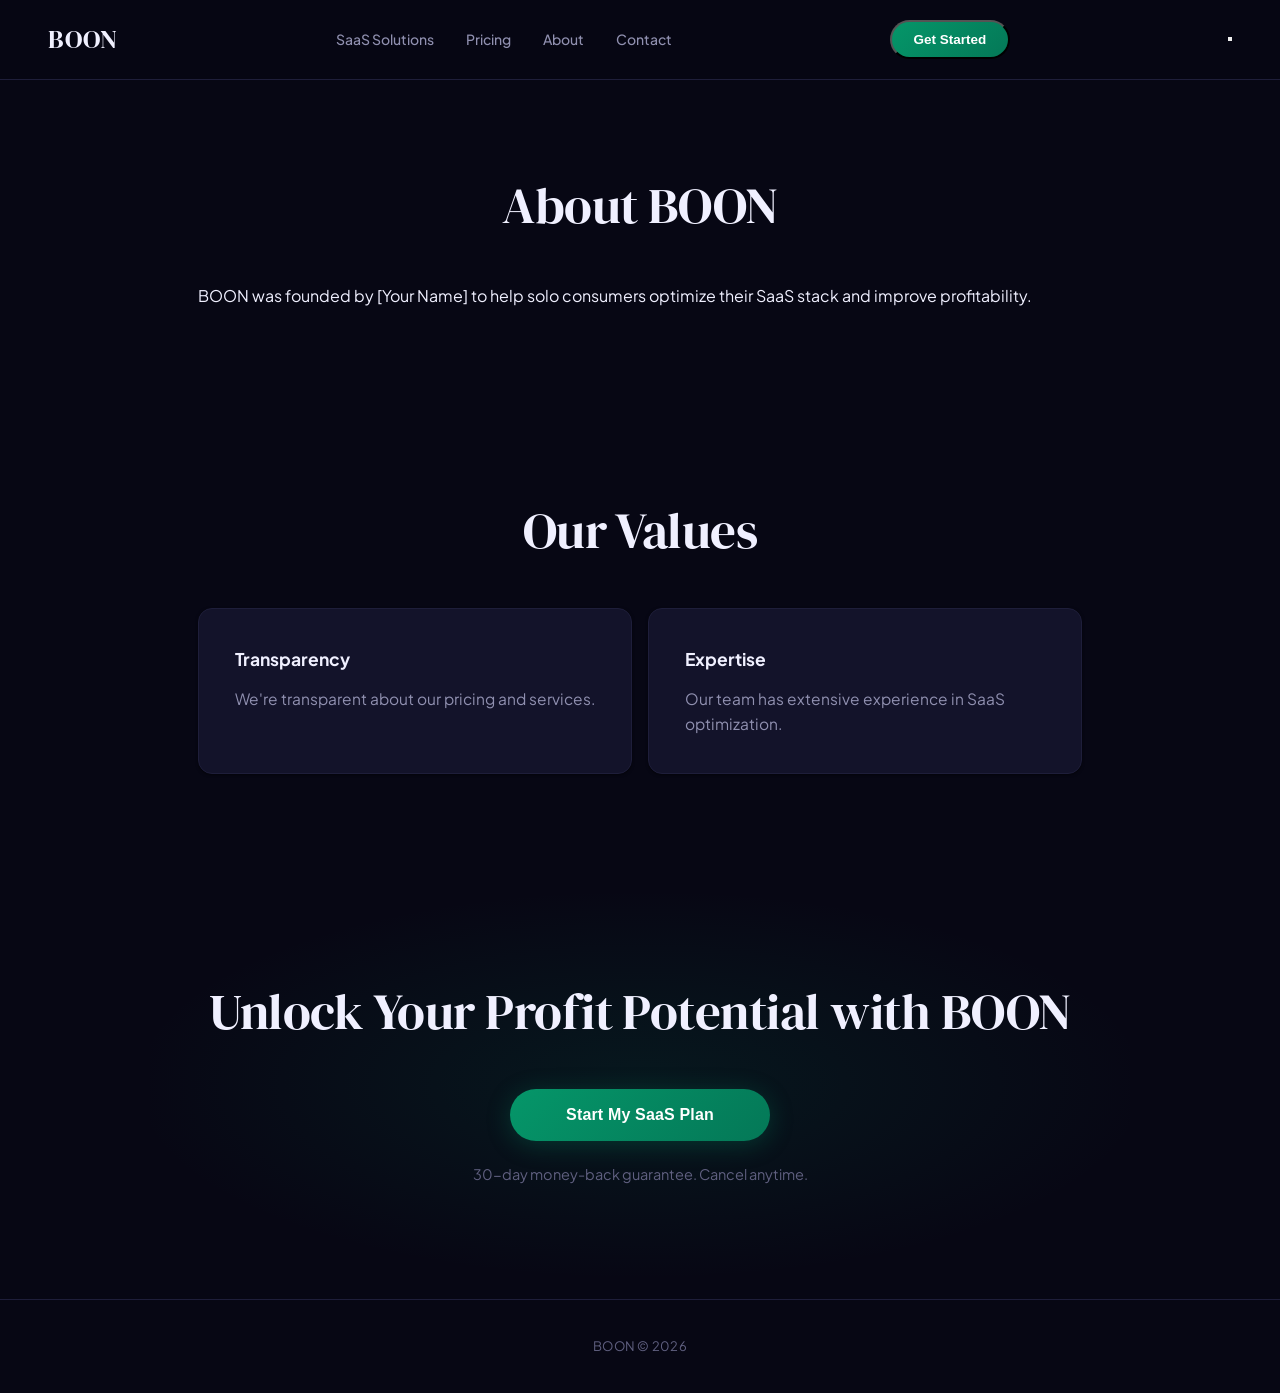
==== commit 2401edf8: "Deploy about.html via FounderOS" ====
--- a/about.html
+++ b/about.html
@@ -4,87 +4,54 @@
 <meta charset="UTF-8">
 <meta name="viewport" content="width=device-width, initial-scale=1.0">
 <title>BOON</title>
-<meta name="description" content="i launch and run your telegram bot for you in 2 weeks with a full live dashboard, helped 60 million people, £497 per bot">
+<meta name="description" content="I help 👤 Solo consumers (B2C) with 💻 SaaS / Software services through BOON. [Add your price, guarantee, and what makes you different]">
 <meta property="og:title" content="BOON">
-<meta property="og:description" content="i launch and run your telegram bot for you in 2 weeks with a full live dashboard, helped 60 million people, £497 per bot">
+<meta property="og:description" content="I help 👤 Solo consumers (B2C) with 💻 SaaS / Software services through BOON. [Add your price, guarantee, and what makes you different]">
 <meta property="og:type" content="website">
 <meta name="twitter:title" content="BOON">
-<meta name="twitter:description" content="i launch and run your telegram bot for you in 2 weeks with a full live dashboard, helped 60 million people, £497 per bot">
+<meta name="twitter:description" content="I help 👤 Solo consumers (B2C) with 💻 SaaS / Software services through BOON. [Add your price, guarantee, and what makes you different]">
 <meta name="twitter:card" content="summary_large_image">
 <link rel="stylesheet" href="style.css">
 </head>
 <body>
+
 <nav>
-    <a href="index.html" class="logo">BOON</a>
-    <div class="nav-links">
-        <a href="index.html">Home</a>
-        <a href="services.html">Services</a>
-        <a href="pricing.html">Pricing</a>
-        <a href="vsl.html">Watch Demo</a>
-        <a href="about.html">About Us</a>
-        <a href="contact.html">Contact</a>
+  <a href='index.html' class='logo'>BOON</a>
+  <div class='nav-links'>
+    <a href='services.html'>SaaS Solutions</a>
+    <a href='pricing.html'>Pricing</a>
+    <a href='about.html'>About</a>
+    <a href='contact.html'>Contact</a>
+  </div>
+  <button class='nav-cta' href='checkout.html'>Get Started</button>
+  <button class='hamburger'><span></span><span></span><span></span></button>
+</nav>
+<section>
+  <h2>About BOON</h2>
+  <p>BOON was founded by [Your Name] to help solo consumers optimize their SaaS stack and improve profitability.</p>
+</section>
+<section>
+  <h2>Our Values</h2>
+  <div class='service-cards'>
+    <div class='service-card'>
+      <h3>Transparency</h3>
+      <p>We're transparent about our pricing and services.</p>
     </div>
-    <a href="pricing.html" class="nav-cta">Start My Bot Plan</a>
-</nav>
-
-<main>
-    <section id="about-us">
-        <h2>Our Story: Powering Your Digital Voice on Telegram</h2>
-        <p class="text-muted" style="text-align:center; max-width:700px; margin: 0 auto 60px;">At BOON, we believe that powerful automation should be accessible to everyone. We started with a simple mission: to empower individuals and small businesses to leverage Telegram's potential without the technical headaches.</p>
-
-        <div class="about-founder">
-            <div class="founder-image-placeholder">
-                <svg xmlns="http://www.w3.org/2000/svg" width="24" height="24" viewBox="0 0 24 24" fill="none" stroke="currentColor" stroke-width="2" stroke-linecap="round" stroke-linejoin="round"><path d="M19 21v-2a4 4 0 0 0-4-4H9a4 4 0 0 0-4 4v2"></path><circle cx="12" cy="7" r="4"></circle></svg>
-            </div>
-            <div class="about-founder-text">
-                <h3>Meet Alex, Founder of BOON</h3>
-                <p>Hi, I'm Alex. For years, I've seen countless brilliant ideas held back by complex technology. Telegram offers an incredible platform for community building and outreach, but setting up and managing a bot can be daunting. I created BOON to bridge that gap.</p>
-                <p>Having personally helped over 60 million people through various digital initiatives, I understand the impact a well-executed bot can have. BOON removes the technical burden, allowing you to focus on what you do best: connecting with your audience and growing your vision. We handle the bot, so you can handle the Boon.</p>
-            </div>
-        </div>
-    </section>
-
-    <section id="our-values" style="padding-top: 0;">
-        <h2>Our Guiding Principles</h2>
-        <div class="about-values-grid">
-            <div class="value-card">
-                <svg xmlns="http://www.w3.org/2000/svg" width="24" height="24" viewBox="0 0 24 24" fill="none" stroke="currentColor" stroke-width="2" stroke-linecap="round" stroke-linejoin="round"><path d="M12 2L2 7l10 5 10-5-10-5zM2 17l10 5 10-5M2 12l10 5 10-5"></path></svg>
-                <h4>Simplicity</h4>
-                <p>We believe in making powerful tech easy for everyone. No jargon, just results.</p>
-            </div>
-            <div class="value-card">
-                <svg xmlns="http://www.w3.org/2000/svg" width="24" height="24" viewBox="0 0 24 24" fill="none" stroke="currentColor" stroke-width="2" stroke-linecap="round" stroke-linejoin="round"><path d="M10 13a5 5 0 0 0 7.54.54l3-3a5 5 0 0 0-7.07-7.07L9.5 5.5.55 14.45a8 8 0 0 0 11.31 11.31l3.35-3.35A4 4 0 0 0 15 11z"></path></svg>
-                <h4>Impact</h4>
-                <p>Our goal is to help you reach and engage millions, driving real growth for your projects.</p>
-            </div>
-            <div class="value-card">
-                <svg xmlns="http://www.w3.org/2000/svg" width="24" height="24" viewBox="0 0 24 24" fill="none" stroke="currentColor" stroke-width="2" stroke-linecap="round" stroke-linejoin="round"><circle cx="12" cy="12" r="10"></circle><line x1="12" y1="8" x2="12" y2="12"></line><line x1="12" y1="16" x2="12.01" y2="16"></line></svg>
-                <h4>Transparency</h4>
-                <p>Clear communication and honest pricing are at the core of every BOON partnership.</p>
-            </div>
-            <div class="value-card">
-                <svg xmlns="http://www.w3.org/2000/svg" width="24" height="24" viewBox="0 0 24 24" fill="none" stroke="currentColor" stroke-width="2" stroke-linecap="round" stroke-linejoin="round"><path d="M4 19.5A2.5 2.5 0 0 1 6.5 17H20v-2H6.5A2.5 2.5 0 0 0 4 17.5v2zm0 0V4.5A2.5 2.5 0 0 1 6.5 2H20v2"></path></svg>
-                <h4>Reliability</h4>
-                <p>We ensure your bot runs smoothly, consistently, and securely, 24/7.</p>
-            </div>
-        </div>
-    </section>
-
-    <section id="cta">
-        <h2>Ready for a Bot That Works for You?</h2>
-        <a href="pricing.html" class="btn">Start My Bot Plan</a>
-        <p class="risk-reversal">Partner with BOON and unlock your Telegram potential.</p>
-    </section>
-</main>
-
+    <div class='service-card'>
+      <h3>Expertise</h3>
+      <p>Our team has extensive experience in SaaS optimization.</p>
+    </div>
+  </div>
+</section>
+<section id='cta'>
+  <h2>Unlock Your Profit Potential with BOON</h2>
+  <button class='btn'>Start My SaaS Plan</button>
+  <div class='risk-reversal'>30-day money-back guarantee. Cancel anytime.</div>
+</section>
 <footer>
-    <p>&copy; 2026 BOON. All rights reserved.</p>
+  BOON &copy; 2026
 </footer>
-
-<div class="sticky-mobile-cta">
-    <a href="pricing.html" class="btn">Start My Bot Plan</a>
-</div>
-
+<div class='sticky-mobile-cta'><button class='btn'>Start My SaaS Plan</button></div>
 <script>
 // FAQ accordion
 document.querySelectorAll('.faq-item').forEach(function(item){
@@ -102,6 +69,8 @@
 });
 // Nav scroll
 window.addEventListener('scroll',function(){document.querySelector('nav').classList.toggle('scrolled',window.scrollY>50);});
+// Hamburger menu
+var ham=document.querySelector('.hamburger');var nl=document.querySelector('.nav-links');if(ham&&nl){ham.addEventListener('click',function(){nl.classList.toggle('open');});}
 // Picker tabs
 document.querySelectorAll('.picker-tab').forEach(function(tab){
   tab.addEventListener('click',function(){
@@ -122,6 +91,7 @@
   });
 });
 </script>
+
 <script>document.querySelectorAll('.faq-item').forEach(function(item){item.addEventListener('click',function(){var answer=this.querySelector('.faq-answer');var chevron=this.querySelector('.faq-chevron');var isOpen=this.classList.contains('open');document.querySelectorAll('.faq-item').forEach(function(i){i.classList.remove('open');i.querySelector('.faq-answer').style.maxHeight='0';i.querySelector('.faq-chevron').textContent='+';});if(!isOpen){this.classList.add('open');answer.style.maxHeight=answer.scrollHeight+'px';chevron.textContent='×';}});});window.addEventListener('scroll',function(){document.querySelector('nav').classList.toggle('scrolled',window.scrollY>50);});</script>
 </body>
 </html>
--- a/style.css
+++ b/style.css
@@ -1 +1,613 @@
-@import url('https://fonts.googleapis.com/css2?family=Space+Grotesk:wght@300;400;500;600;700&family=DM+Serif+Display:ital@0;1&display=swap'); :root { --primary: #7C3AED; --primary-hover: #6D28D9; --primary-glow: #7C3AED40; --primary-faint: #7C3AED14; --gold: #D4AF37; --gold-light: #F0D060; --bg: #050914; --bg-2: #080D1A; --bg-card: #0D1526; --bg-glass: rgba(255,255,255,0.04); --surface: #111C30; --border: rgba(255,255,255,0.08); --border-bright: rgba(255,255,255,0.16); --text: #F0F4FF; --text-muted: #8A9BBE; --text-subtle: #4A5878; --shadow-sm: 0 1px 4px rgba(0,0,0,0.5); --shadow: 0 8px 32px rgba(0,0,0,0.6); --shadow-hover: 0 20px 60px rgba(0,0,0,0.7); --shadow-glow: 0 0 40px #7C3AED30; --radius: 12px; --radius-lg: 20px; --font-display: \'DM Serif Display\', serif; --font-body: \'Space Grotesk\', sans-serif; } *,*::before,*::after{margin:0;padding:0;box-sizing:border-box;} html{scroll-behavior:smooth;} body{font-family:var(--font-body);background:var(--bg);color:var(--text);font-size:16px;line-height:1.65;-webkit-font-smoothing:antialiased;overflow-x:hidden;} nav{position:sticky;top:0;background:rgba(5,9,20,0.88);backdrop-filter:blur(24px);-webkit-backdrop-filter:blur(24px);padding:16px 56px;display:flex;justify-content:space-between;align-items:center;z-index:1000;border-bottom:1px solid var(--border);transition:all 0.3s;} nav.scrolled{background:rgba(5,9,20,0.98);border-bottom-color:var(--border-bright);box-shadow:0 4px 32px rgba(0,0,0,0.6);} .logo{color:var(--text);font-family:var(--font-display);font-size:24px;font-weight:400;text-decoration:none;letter-spacing:0.05em;} .nav-links{display:flex;gap:36px;align-items:center;} .nav-links a{color:var(--text-muted);text-decoration:none;font-size:14px;font-weight:500;transition:color 0.18s;letter-spacing:0.03em;} .nav-links a:hover{color:var(--text);} .nav-cta{background:var(--primary);color:#fff;padding:10px 24px;border-radius:100px;text-decoration:none;font-weight:600;font-size:13px;transition:all 0.2s;letter-spacing:0.03em;box-shadow:0 0 20px var(--primary-glow);} .nav-cta:hover{background:var(--primary-hover);transform:translateY(-1px);box-shadow:0 0 32px var(--primary-glow);} .hamburger{display:none;flex-direction:column;gap:5px;background:none;border:none;cursor:pointer;padding:8px;} .hamburger span{display:block;width:24px;height:2px;background:var(--text);border-radius:2px;transition:all 0.3s;} #hero img,.hero-img,.hero img{max-height:70vh;width:100%;object-fit:cover;object-position:center top;display:block;} #hero{position:relative;padding:130px 56px 120px;text-align:center;min-height:92vh;display:flex;flex-direction:column;justify-content:center;align-items:center;overflow:hidden;} #hero::before{content:\'\';position:absolute;inset:0;background:radial-gradient(ellipse 100% 80% at 50% -5%,#7C3AED20 0%,transparent 55%),radial-gradient(ellipse 60% 60% at 80% 110%,rgba(212,175,55,0.08) 0%,transparent 50%),radial-gradient(ellipse 40% 40% at 10% 110%,#7C3AED0a 0%,transparent 50%),var(--bg);pointer-events:none;} #hero::after{content:\'\';position:absolute;inset:0;background-image:radial-gradient(circle,rgba(255,255,255,0.06) 1px,transparent 1px);background-size:32px 32px;mask-image:radial-gradient(ellipse 80% 90% at 50% 50%,black 10%,transparent 100%);-webkit-mask-image:radial-gradient(ellipse 80% 90% at 50% 50%,black 10%,transparent 100%);opacity:0.25;pointer-events:none;} .hero-badge{display:inline-flex;align-items:center;gap:8px;background:rgba(212,175,55,0.12);border:1px solid rgba(212,175,55,0.3);color:var(--gold);padding:7px 18px;border-radius:100px;font-size:12px;font-weight:600;letter-spacing:0.08em;text-transform:uppercase;margin-bottom:28px;position:relative;z-index:1;animation:fadeUp 0.6s ease both;} .hero-badge::before{content:\'\';width:6px;height:6px;border-radius:50%;background:var(--gold);box-shadow:0 0 8px var(--gold);} #hero h1{font-family:var(--font-display);font-size:clamp(3rem,7.5vw,5.8rem);font-weight:400;line-height:1.06;max-width:860px;margin-bottom:24px;letter-spacing:-0.01em;position:relative;z-index:1;animation:fadeUp 0.7s 0.1s ease both;} #hero h1 em{font-style:italic;color:#7C3AED;} #hero p{font-size:18px;color:var(--text-muted);max-width:540px;margin:0 auto 48px;line-height:1.75;position:relative;z-index:1;animation:fadeUp 0.7s 0.2s ease both;font-weight:400;} .hero-cta-group{display:flex;flex-direction:column;align-items:center;gap:14px;position:relative;z-index:1;animation:fadeUp 0.7s 0.3s ease both;} .btn{display:inline-block;background:var(--primary);color:#fff;padding:17px 44px;border-radius:100px;text-decoration:none;font-size:16px;font-weight:600;border:none;cursor:pointer;transition:all 0.2s;min-width:260px;letter-spacing:0.02em;box-shadow:0 4px 32px var(--primary-glow);} .btn:hover{background:var(--primary-hover);transform:translateY(-2px);box-shadow:0 8px 48px var(--primary-glow);} .btn:active{transform:translateY(0);} .btn-ghost{display:inline-block;background:transparent;color:var(--text-muted);padding:16px 36px;border-radius:100px;text-decoration:none;font-size:15px;font-weight:500;border:1px solid var(--border-bright);cursor:pointer;transition:all 0.2s;letter-spacing:0.02em;} .btn-ghost:hover{background:var(--bg-glass);color:var(--text);border-color:rgba(255,255,255,0.3);} .trust-signal{font-size:12px;color:var(--text-subtle);margin-top:10px;font-weight:600;letter-spacing:0.08em;text-transform:uppercase;position:relative;z-index:1;} .trust-bar{display:flex;justify-content:center;align-items:center;gap:40px;flex-wrap:wrap;padding:28px 56px;border-top:1px solid var(--border);border-bottom:1px solid var(--border);background:var(--bg-2);position:relative;z-index:1;} .trust-bar-item{text-align:center;} .trust-bar-item .stat{font-size:28px;font-weight:700;color:var(--text);letter-spacing:-0.02em;line-height:1;} .trust-bar-item .stat-label{font-size:12px;color:var(--text-subtle);margin-top:4px;font-weight:500;letter-spacing:0.04em;text-transform:uppercase;} section{padding:100px 56px;max-width:1060px;margin:0 auto;} h2{font-family:var(--font-display);font-size:clamp(2.2rem,5vw,3.4rem);font-weight:400;margin-bottom:16px;text-align:center;letter-spacing:-0.01em;line-height:1.12;} .section-sub{text-align:center;color:var(--text-muted);font-size:17px;max-width:520px;margin:0 auto 56px;line-height:1.7;} #about{text-align:center;font-size:18px;color:var(--text-muted);line-height:1.8;} .how-it-works{display:grid;grid-template-columns:1fr;gap:0;margin-top:48px;} @media(min-width:768px){.how-it-works{grid-template-columns:repeat(3,1fr);gap:0;}} .step{padding:40px 36px;position:relative;} .step:not(:last-child){border-bottom:1px solid var(--border);} @media(min-width:768px){.step:not(:last-child){border-bottom:none;border-right:1px solid var(--border);}} .step-num{font-size:48px;font-weight:700;color:#7C3AED;opacity:0.25;line-height:1;margin-bottom:16px;font-family:var(--font-display);} .step h3{font-size:18px;font-weight:600;margin-bottom:10px;color:var(--text);} .step p{color:var(--text-muted);font-size:15px;line-height:1.65;} .service-cards{display:grid;grid-template-columns:1fr;gap:16px;margin-top:40px;} @media(min-width:640px){.service-cards{grid-template-columns:repeat(auto-fit,minmax(300px,1fr));}} .service-card{background:var(--bg-card);border:1px solid var(--border);border-radius:var(--radius-lg);padding:36px;text-align:left;transition:all 0.25s;position:relative;overflow:hidden;} .service-card::before{content:\'\';position:absolute;inset:0;background:linear-gradient(135deg,#7C3AED06 0%,transparent 60%);opacity:0;transition:opacity 0.25s;} .service-card:hover{border-color:var(--border-bright);box-shadow:var(--shadow-hover),0 0 0 1px #7C3AED20;transform:translateY(-3px);} .service-card:hover::before{opacity:1;} .service-card h3{font-size:17px;font-weight:600;margin-bottom:12px;color:var(--text);} .service-card p{color:var(--text-muted);font-size:15px;margin:0;line-height:1.65;} .service-card ul{list-style:none;margin-top:20px;} .service-card ul li{color:var(--text-muted);font-size:14px;padding:8px 0;border-bottom:1px solid var(--border);display:flex;align-items:center;gap:10px;} .service-card ul li:last-child{border-bottom:none;} .service-card ul li::before{content:\'\';color:#7C3AED;font-weight:700;flex-shrink:0;font-size:13px;} .picker{background:var(--bg-card);border:1px solid var(--border);border-radius:var(--radius-lg);padding:40px;margin-top:48px;} .picker-tabs{display:flex;gap:8px;margin-bottom:36px;flex-wrap:wrap;} .picker-tab{padding:10px 22px;border-radius:100px;border:1px solid var(--border);background:transparent;color:var(--text-muted);font-size:14px;font-weight:500;cursor:pointer;transition:all 0.2s;font-family:var(--font-body);letter-spacing:0.02em;} .picker-tab.active{background:var(--primary);color:#fff;border-color:var(--primary);box-shadow:0 0 20px var(--primary-glow);} .picker-content{display:none;} .picker-content.active{display:grid;grid-template-columns:1fr;gap:24px;} @media(min-width:640px){.picker-content.active{grid-template-columns:repeat(2,1fr);}} .picker-card{background:var(--bg-2);border:1px solid var(--border);border-radius:var(--radius);padding:28px;transition:all 0.2s;cursor:pointer;} .picker-card:hover,.picker-card.selected{border-color:#7C3AED;background:var(--bg-card);box-shadow:0 0 0 1px #7C3AED40,var(--shadow-glow);} .picker-card .price{font-size:32px;font-weight:700;color:var(--text);margin:8px 0 4px;letter-spacing:-0.02em;} .picker-card .price-note{font-size:13px;color:var(--text-subtle);} .picker-card h4{font-size:16px;font-weight:600;color:#7C3AED;margin-bottom:4px;} .picker-stat-row{display:grid;grid-template-columns:repeat(2,1fr);gap:12px;margin-top:16px;} .picker-stat{text-align:center;background:var(--bg-glass);border:1px solid var(--border);border-radius:8px;padding:12px 8px;} .picker-stat .val{font-size:18px;font-weight:700;color:var(--text);} .picker-stat .lbl{font-size:11px;color:var(--text-subtle);margin-top:2px;text-transform:uppercase;letter-spacing:0.04em;} #testimonials{position:relative;padding:100px 56px;max-width:1060px;margin:0 auto;} .testimonial-grid{display:grid;grid-template-columns:1fr;gap:16px;} @media(min-width:640px){.testimonial-grid{grid-template-columns:repeat(auto-fit,minmax(300px,1fr));}} .testimonial-card{background:var(--bg-card);border:1px solid var(--border);border-radius:var(--radius-lg);padding:32px;position:relative;transition:all 0.22s;} .testimonial-card:hover{border-color:var(--border-bright);transform:translateY(-2px);box-shadow:var(--shadow);} .testimonial-card::before{content:\'\';position:absolute;font-family:var(--font-display);font-size:80px;line-height:1;color:#7C3AED;opacity:0.2;top:16px;left:24px;} .testimonial-card p{font-size:16px;color:var(--text-muted);line-height:1.75;margin-bottom:20px;padding-top:28px;} .testimonial-card .author{font-weight:600;color:var(--text);font-size:13px;letter-spacing:0.04em;} .testimonial-card .result-badge{display:inline-block;background:#7C3AED18;border:1px solid #7C3AED40;color:#7C3AED;padding:4px 12px;border-radius:100px;font-size:12px;font-weight:600;margin-bottom:16px;} #faq{max-width:760px;margin:0 auto;} .faq-item{border-bottom:1px solid var(--border);padding:28px 0;cursor:pointer;} .faq-item:first-of-type{border-top:1px solid var(--border);} .faq-question{font-size:17px;font-weight:600;display:flex;justify-content:space-between;align-items:center;gap:16px;color:var(--text);} .faq-chevron{font-size:20px;color:var(--text-subtle);transition:transform 0.3s;flex-shrink:0;} .faq-item.open .faq-chevron{transform:rotate(45deg);color:#7C3AED;} .faq-answer{color:var(--text-muted);font-size:15px;line-height:1.72;max-height:0;overflow:hidden;transition:max-height 0.35s ease,padding 0.3s;} .faq-item.open .faq-answer{padding-top:14px;} #cta{text-align:center;padding:120px 56px;background:radial-gradient(ellipse 80% 70% at 50% 50%,#7C3AED12 0%,transparent 65%),var(--bg);border-top:1px solid var(--border);} #cta h2{margin-bottom:16px;} .risk-reversal{color:var(--text-subtle);font-size:14px;margin-top:20px;letter-spacing:0.02em;} .contact-form{display:flex;flex-direction:column;gap:14px;max-width:520px;margin:0 auto;} .contact-form input,.contact-form textarea{width:100%;padding:15px 20px;border:1.5px solid var(--border);border-radius:var(--radius);background:var(--bg-card);color:var(--text);font-size:15px;font-family:var(--font-body);transition:all 0.18s;} .contact-form input:focus,.contact-form textarea:focus{outline:none;border-color:#7C3AED;box-shadow:0 0 0 3px #7C3AED20;} .contact-form input::placeholder,.contact-form textarea::placeholder{color:var(--text-subtle);} .contact-form textarea{min-height:140px;resize:vertical;} .contact-form button{width:100%;min-width:0;} footer{text-align:center;padding:40px;color:var(--text-subtle);font-size:13px;border-top:1px solid var(--border);background:var(--bg-2);letter-spacing:0.02em;} .sticky-mobile-cta{display:none;} @keyframes fadeUp{from{opacity:0;transform:translateY(20px);}to{opacity:1;transform:translateY(0);}} @media(max-width:768px){ nav{flex-direction:column;gap:12px;padding:14px 20px;} .nav-links{display:none;position:absolute;top:100%;left:0;right:0;background:rgba(5,9,20,0.98);flex-direction:column;gap:0;padding:16px 0;border-bottom:1px solid var(--border);} .nav-links.open{display:flex;} .nav-links a{padding:14px 24px;border-bottom:1px solid var(--border);} .hamburger{display:flex;} .nav-cta{display:none;} #hero{padding:80px 20px 70px;min-height:auto;} .trust-bar{gap:24px;padding:24px 20px;} .trust-bar-item .stat{font-size:22px;} section{padding:64px 20px;} #testimonials{padding:64px 20px;} .testimonial-card{padding:24px;} #cta{padding:80px 20px;} .btn{min-width:0;width:100%;} .picker{padding:24px 20px;} .picker-tabs{justify-content:center;} .sticky-mobile-cta{display:block;position:fixed;bottom:0;left:0;width:100%;background:rgba(5,9,20,0.97);backdrop-filter:blur(24px);-webkit-backdrop-filter:blur(24px);padding:12px 16px 22px;border-top:1px solid var(--border-bright);z-index:999;} .sticky-mobile-cta .btn{width:100%;text-align:center;font-size:16px;padding:16px;} } @media(min-width:769px){.sticky-mobile-cta{display:none;}}+@import url('https://fonts.googleapis.com/css2?family=DM+Serif+Display:ital@0;1&family=Plus+Jakarta+Sans:wght@300;400;500;600;700;800&display=swap');
+:root {
+    --primary: #059669; /* Electric accent */
+    --primary-hover: #047857;
+    --primary-shadow: #05966946;
+    --bg: #070714; /* Deep dark navy */
+    --bg-card: #0E0E1F;
+    --bg-warm: #0A0A1A;
+    --surface: #13132A;
+    --border: #1E1E3A;
+    --border-light: #252545;
+    --text: #F0F0FF;
+    --text-muted: #9090B0;
+    --text-subtle: #606080;
+    --shadow-sm: 0 1px 3px rgba(0,0,0,0.5);
+    --shadow: 0 4px 16px rgba(0,0,0,0.6);
+    --shadow-hover: 0 12px 40px rgba(0,0,0,0.7);
+    --radius: 14px;
+    --font-display: 'DM Serif Display', serif;
+    --font-body: 'Plus Jakarta Sans', sans-serif;
+    --gold: #D4AF37; /* Gold accent */
+}
+*,*::before,*::after{margin:0;padding:0;box-sizing:border-box;}
+html{scroll-behavior:smooth;}
+body{font-family:var(--font-body);background:var(--bg);color:var(--text);font-size:16px;line-height:1.65;-webkit-font-smoothing:antialiased;}
+nav{position:sticky;top:0;background:rgba(7,7,20,0.92);backdrop-filter:blur(20px);-webkit-backdrop-filter:blur(20px);padding:18px 48px;display:flex;justify-content:space-between;align-items:center;z-index:1000;border-bottom:1px solid var(--border);transition:box-shadow 0.3s;}
+nav.scrolled{box-shadow:0 4px 24px rgba(0,0,0,0.6);}
+.logo{color:var(--text);font-family:var(--font-display);font-size:26px;font-weight:400;text-decoration:none;letter-spacing:0.04em;}
+.nav-links{display:flex;gap:32px;align-items:center;}
+.nav-links a{color:var(--text-muted);text-decoration:none;font-size:14px;font-weight:500;transition:color 0.18s;}
+.nav-links a:hover{color:var(--text);}
+.nav-cta{background:linear-gradient(135deg,#059669,#047857);color:#fff;padding:10px 22px;border-radius:100px;text-decoration:none;font-weight:600;font-size:13.5px;transition:opacity 0.18s,transform 0.15s;}
+.nav-cta:hover{opacity:0.9;transform:translateY(-1px);}
+#hero{position:relative;padding:120px 48px 110px;text-align:center;min-height:90vh;display:flex;flex-direction:column;justify-content:center;align-items:center;overflow:hidden;border-bottom:1px solid var(--border);background:radial-gradient(ellipse 100% 80% at 50% -20%,#05966928 0%,transparent 60%),radial-gradient(ellipse 60% 50% at 90% 90%,#0478571e 0%,transparent 50%),var(--bg);}
+#hero::before{content:'';position:absolute;inset:0;background-image:radial-gradient(circle,rgba(255,255,255,0.06) 1px,transparent 1px);background-size:32px 32px;mask-image:radial-gradient(ellipse 80% 90% at 50% 50%,black 20%,transparent 100%);-webkit-mask-image:radial-gradient(ellipse 80% 90% at 50% 50%,black 20%,transparent 100%);opacity:0.4;pointer-events:none;}
+#hero h1{font-family:var(--font-display);font-size:clamp(2.8rem,7vw,5.4rem);font-weight:400;line-height:1.08;max-width:840px;margin-bottom:28px;letter-spacing:-0.01em;background:linear-gradient(135deg,#fff 60%,#059669 100%);-webkit-background-clip:text;-webkit-text-fill-color:transparent;background-clip:text;position:relative;z-index:1;animation:fadeUp 0.7s ease both;}
+#hero p{font-size:18px;color:var(--text-muted);max-width:520px;margin:0 auto 46px;line-height:1.72;position:relative;z-index:1;animation:fadeUp 0.7s 0.1s ease both;}
+.trust-signal{font-size:12px;color:var(--text-subtle);margin-top:20px;font-weight:600;letter-spacing:0.08em;text-transform:uppercase;position:relative;z-index:1;animation:fadeUp 0.7s 0.3s ease both;}
+.btn{display:inline-block;background:linear-gradient(135deg,#059669,#047857);color:#fff;padding:17px 40px;border-radius:100px;text-decoration:none;font-size:16px;font-weight:700;border:none;cursor:pointer;transition:opacity 0.18s,transform 0.15s,box-shadow 0.18s;min-width:260px;letter-spacing:0.01em;position:relative;z-index:1;box-shadow:0 4px 24px var(--primary-shadow);animation:fadeUp 0.7s 0.2s ease both;}
+.btn:hover{opacity:0.92;transform:translateY(-2px);box-shadow:0 10px 36px var(--primary-shadow);}
+.btn:active{transform:translateY(0);}
+section{padding:96px 48px;max-width:980px;margin:0 auto;}
+h2{font-family:var(--font-display);font-size:clamp(2rem,4.5vw,3.2rem);font-weight:400;margin-bottom:48px;text-align:center;letter-spacing:-0.01em;line-height:1.15;}
+#about{text-align:center;font-size:18px;color:var(--text-muted);line-height:1.75;}
+.service-cards{display:grid;grid-template-columns:1fr;gap:16px;margin-top:40px;}
+@media(min-width:640px){.service-cards{grid-template-columns:repeat(auto-fit,minmax(280px,1fr));}}
+.service-card{background:var(--surface);border:1px solid var(--border);border-radius:var(--radius);padding:36px;text-align:left;box-shadow:var(--shadow-sm);transition:box-shadow 0.25s,transform 0.2s,border-color 0.2s;}
+.service-card:hover{box-shadow:var(--shadow-hover);transform:translateY(-3px);border-color:var(--border-light);}
+.service-card h3{font-size:17.5px;font-weight:700;margin-bottom:12px;}
+.service-card p{color:var(--text-muted);font-size:15.5px;margin:0;line-height:1.65;}
+.service-card ul{list-style:none;margin-top:18px;}
+.service-card ul li{color:var(--text-muted);font-size:14.5px;padding:7px 0;border-bottom:1px solid var(--border-light);display:flex;align-items:center;gap:10px;}
+.service-card ul li:last-child{border-bottom:none;}
+.service-card ul li::before{content:'';width:5px;height:5px;border-radius:50%;background:var(--primary);flex-shrink:0;}
+.service-card .author{font-family:var(--font-display);font-style:italic;font-size:24px;color:var(--primary);margin-top:22px;display:block;}
+#testimonials{position:relative;background:var(--bg-warm);border-radius:24px;padding:80px 56px;margin:0 auto;max-width:980px;overflow:hidden;border:1px solid var(--border);}
+#testimonials::before{content:'\201C';position:absolute;font-family:var(--font-display);font-size:320px;line-height:1;color:rgba(255,255,255,0.03);top:-30px;left:20px;pointer-events:none;user-select:none;}
+.testimonial-card{background:var(--bg-card);border:1px solid var(--border);border-radius:var(--radius);padding:32px 36px;margin-bottom:16px;box-shadow:var(--shadow-sm);position:relative;z-index:1;transition:box-shadow 0.22s,transform 0.18s;}
+.testimonial-card:last-child{margin-bottom:0;}
+.testimonial-card:hover{box-shadow:var(--shadow);transform:translateY(-1px);}
+.testimonial-card p{font-style:italic;color:var(--text-muted);font-size:16.5px;margin-bottom:16px;line-height:1.72;}
+.testimonial-card .author{font-weight:700;color:var(--primary);font-size:12.5px;letter-spacing:0.06em;text-transform:uppercase;}
+#faq{max-width:720px;}
+.faq-item{border-bottom:1px solid var(--border);padding:28px 0;cursor:pointer;}
+.faq-item:first-of-type{border-top:1px solid var(--border);}
+.faq-question{font-size:17px;font-weight:700;display:flex;justify-content:space-between;align-items:center;gap:16px;}
+.faq-chevron{font-size:20px;color:var(--text-muted);transition:transform 0.3s;flex-shrink:0;}
+.faq-item.open .faq-chevron{transform:rotate(45deg);}
+.faq-answer{color:var(--text-muted);font-size:15.5px;line-height:1.7;max-height:0;overflow:hidden;transition:max-height 0.35s ease,padding 0.3s;}
+.faq-item.open .faq-answer{padding-top:14px;}
+#cta{text-align:center;padding:112px 48px;background:radial-gradient(ellipse 80% 70% at 50% 50%,#0596691e 0%,transparent 65%),var(--bg);}
+.risk-reversal{color:var(--text-subtle);font-size:14.5px;margin-top:22px;}
+.contact-form{display:flex;flex-direction:column;gap:14px;max-width:520px;margin:0 auto;}
+.contact-form input,.contact-form textarea{width:100%;padding:15px 20px;border:1.5px solid var(--border);border-radius:10px;background:var(--surface);color:var(--text);font-size:15px;font-family:var(--font-body);transition:border-color 0.18s,box-shadow 0.18s;}
+.contact-form input:focus,.contact-form textarea:focus{outline:none;border-color:var(--primary);box-shadow:0 0 0 3px var(--primary-shadow);}
+.contact-form input::placeholder,.contact-form textarea::placeholder{color:var(--text-subtle);}
+.contact-form textarea{min-height:140px;resize:vertical;}
+.contact-form button{width:100%;min-width:0;}
+footer{text-align:center;padding:36px;color:var(--text-subtle);font-size:13px;border-top:1px solid var(--border);letter-spacing:0.02em;}
+.sticky-mobile-cta{display:none;}
+@keyframes fadeUp{from{opacity:0;transform:translateY(18px);}to{opacity:1;transform:translateY(0);}}
+@keyframes pulse {
+    0% { transform: scale(0.8); opacity: 0.6; }
+    50% { transform: scale(1); opacity: 1; }
+    100% { transform: scale(0.8); opacity: 0.6; }
+}
+@media(max-width:768px){
+nav{flex-direction:column;gap:12px;padding:14px 20px;}
+.nav-links{gap:20px;}
+.nav-cta{width:100%;text-align:center;}
+#hero{padding:80px 20px;min-height:auto;}
+section{padding:64px 20px;}
+#testimonials{padding:52px 24px;border-radius:18px;}
+#testimonials::before{font-size:200px;}
+.testimonial-card{padding:24px;}
+#cta{padding:80px 20px;}
+.btn{min-width:0;width:100%;}
+.sticky-mobile-cta{display:block;position:fixed;bottom:0;left:0;width:100%;background:rgba(7,7,20,0.96);backdrop-filter:blur(20px);-webkit-backdrop-filter:blur(20px);padding:12px 16px 20px;border-top:1px solid var(--border);z-index:999;}
+.sticky-mobile-cta .btn{width:100%;text-align:center;font-size:16px;padding:16px;}
+}
+@media(min-width:769px){.sticky-mobile-cta{display:none;}}
+
+/* Custom styles for BOON components */
+.hero-badge {
+    background: linear-gradient(90deg, #05966930, #04785710);
+    border: 1px solid #05966940;
+    color: var(--primary);
+    padding: 8px 18px;
+    border-radius: 100px;
+    font-size: 13px;
+    font-weight: 700;
+    text-transform: uppercase;
+    letter-spacing: 0.08em;
+    margin-bottom: 24px;
+    display: inline-flex;
+    align-items: center;
+    gap: 8px;
+    position: relative;
+    z-index: 1;
+    animation: fadeUp 0.7s ease both;
+}
+.hero-badge .dot {
+    width: 8px;
+    height: 8px;
+    background: var(--primary);
+    border-radius: 50%;
+    animation: pulse 1.5s infinite;
+}
+
+.trust-bar {
+    background: var(--bg-warm);
+    border-top: 1px solid var(--border);
+    border-bottom: 1px solid var(--border);
+    padding: 40px 48px;
+    display: flex;
+    justify-content: space-around;
+    gap: 30px;
+    flex-wrap: wrap;
+    text-align: center;
+}
+.trust-bar-item {
+    flex: 1 1 200px;
+    min-width: 150px;
+}
+.trust-bar-item h3 {
+    font-size: clamp(1.8rem, 4vw, 2.8rem);
+    color: var(--primary);
+    font-family: var(--font-display);
+    font-weight: 400;
+    margin-bottom: 8px;
+    line-height: 1;
+}
+.trust-bar-item p {
+    font-size: 14px;
+    color: var(--text-muted);
+    font-weight: 500;
+    line-height: 1.4;
+}
+
+.how-it-works {
+    display: grid;
+    grid-template-columns: 1fr;
+    gap: 40px;
+    margin-top: 60px;
+}
+@media(min-width:768px) {
+    .how-it-works {
+        grid-template-columns: repeat(3, 1fr);
+    }
+}
+.step {
+    background: var(--surface);
+    border: 1px solid var(--border);
+    border-radius: var(--radius);
+    padding: 40px 30px;
+    text-align: center;
+    position: relative;
+    transition: box-shadow 0.25s, transform 0.2s, border-color 0.2s;
+}
+.step:hover {
+    box-shadow: var(--shadow-hover);
+    transform: translateY(-3px);
+    border-color: var(--border-light);
+}
+.step-num {
+    font-family: var(--font-display);
+    font-size: clamp(2.5rem, 6vw, 4rem);
+    color: #ffffff10;
+    position: absolute;
+    top: -15px;
+    left: 50%;
+    transform: translateX(-50%);
+    z-index: 0;
+    pointer-events: none;
+    line-height: 1;
+}
+.step h3 {
+    font-size: 20px;
+    font-weight: 700;
+    margin-bottom: 15px;
+    position: relative;
+    z-index: 1;
+    color: var(--text);
+}
+.step p {
+    font-size: 16px;
+    color: var(--text-muted);
+    line-height: 1.6;
+    position: relative;
+    z-index: 1;
+}
+
+.result-badge {
+    background: var(--gold);
+    color: var(--bg);
+    padding: 6px 12px;
+    border-radius: 6px;
+    font-size: 11px;
+    font-weight: 700;
+    letter-spacing: 0.05em;
+    display: inline-block;
+    margin-bottom: 16px;
+}
+
+.testimonial-grid {
+    display: grid;
+    grid-template-columns: 1fr;
+    gap: 20px;
+    margin-top: 60px;
+}
+@media(min-width:768px) {
+    .testimonial-grid {
+        grid-template-columns: repeat(3, 1fr);
+    }
+}
+.testimonial-card .author span {
+    color: var(--text-muted);
+    font-weight: 500;
+    text-transform: capitalize;
+}
+
+/* Pricing Page specific styles */
+.pricing-grid {
+    display: grid;
+    grid-template-columns: 1fr;
+    gap: 30px;
+    margin-top: 50px;
+}
+@media (min-width: 768px) {
+    .pricing-grid {
+        grid-template-columns: repeat(2, 1fr);
+        align-items: stretch; /* Ensure cards have same height */
+    }
+}
+.pricing-card {
+    background: var(--surface);
+    border: 1px solid var(--border);
+    border-radius: var(--radius);
+    padding: 40px;
+    text-align: center;
+    transition: box-shadow 0.25s, transform 0.2s, border-color 0.2s;
+    position: relative;
+}
+.pricing-card:hover {
+    box-shadow: var(--shadow-hover);
+    transform: translateY(-3px);
+    border-color: var(--border-light);
+}
+.pricing-card .badge-popular {
+    position: absolute;
+    top: -18px;
+    left: 50%;
+    transform: translateX(-50%);
+    background: var(--primary);
+    color: #fff;
+    padding: 6px 16px;
+    border-radius: 100px;
+    font-size: 12px;
+    font-weight: 700;
+    letter-spacing: 0.05em;
+    text-transform: uppercase;
+    box-shadow: 0 4px 15px rgba(0, 0, 0, 0.3);
+}
+.pricing-card h3 {
+    font-family: var(--font-display);
+    font-size: 28px;
+    margin-bottom: 12px;
+    font-weight: 400;
+}
+.pricing-card .price {
+    font-size: 48px;
+    font-weight: 700;
+    color: var(--primary);
+    margin-bottom: 10px;
+    line-height: 1;
+}
+.pricing-card .price span {
+    font-size: 18px;
+    color: var(--text-muted);
+    font-weight: 500;
+}
+.pricing-card .duration {
+    font-size: 14px;
+    color: var(--text-subtle);
+    margin-bottom: 30px;
+    display: block;
+}
+.pricing-card .feature-list {
+    list-style: none;
+    text-align: left;
+    margin-bottom: 30px;
+}
+.pricing-card .feature-list li {
+    font-size: 15px;
+    color: var(--text-muted);
+    padding: 10px 0;
+    border-bottom: 1px dashed var(--border-light);
+    display: flex;
+    align-items: center;
+    gap: 12px;
+}
+.pricing-card .feature-list li:last-child {
+    border-bottom: none;
+}
+.pricing-card .feature-list li .icon {
+    color: var(--primary);
+    font-size: 18px;
+    flex-shrink: 0;
+}
+.pricing-card .feature-list li .icon.excluded {
+    color: var(--text-subtle);
+    opacity: 0.6;
+}
+
+/* Picker styles */
+.picker {
+    background: var(--bg-warm);
+    border-radius: var(--radius);
+    padding: 20px;
+    margin-top: 50px;
+    border: 1px solid var(--border);
+}
+.picker-tabs {
+    display: flex;
+    justify-content: center;
+    gap: 10px;
+    margin-bottom: 30px;
+    border-bottom: 1px solid var(--border-light);
+    padding-bottom: 10px;
+}
+.picker-tab {
+    padding: 12px 25px;
+    border-radius: 100px;
+    font-size: 15px;
+    font-weight: 600;
+    color: var(--text-muted);
+    cursor: pointer;
+    transition: background 0.2s, color 0.2s;
+    border: 1px solid transparent;
+}
+.picker-tab:hover {
+    color: var(--text);
+}
+.picker-tab.active {
+    background: var(--primary);
+    color: #fff;
+    border-color: var(--primary);
+}
+.picker-content {
+    display: none;
+    grid-template-columns: 1fr;
+    gap: 25px;
+}
+.picker-content.active {
+    display: grid;
+}
+@media(min-width:640px) {
+    .picker-content {
+        grid-template-columns: repeat(2, 1fr);
+    }
+}
+.picker-card {
+    background: var(--surface);
+    border: 1px solid var(--border);
+    border-radius: var(--radius);
+    padding: 36px;
+    text-align: center;
+    box-shadow: var(--shadow-sm);
+    transition: box-shadow 0.25s, transform 0.2s, border-color 0.2s;
+    cursor: pointer;
+    position: relative;
+}
+.picker-card:hover {
+    box-shadow: var(--shadow);
+    transform: translateY(-2px);
+    border-color: var(--border-light);
+}
+.picker-card.selected {
+    border-color: var(--primary);
+    box-shadow: 0 0 0 4px var(--primary-shadow);
+}
+.picker-card h4 {
+    font-family: var(--font-display);
+    font-size: 24px;
+    margin-bottom: 10px;
+    font-weight: 400;
+}
+.picker-card .price {
+    font-size: 38px;
+    font-weight: 700;
+    color: var(--primary);
+    margin-bottom: 15px;
+}
+.picker-card .price span {
+    font-size: 16px;
+    color: var(--text-muted);
+    font-weight: 500;
+}
+.picker-card ul {
+    list-style: none;
+    margin-top: 20px;
+    margin-bottom: 25px;
+}
+.picker-card ul li {
+    color: var(--text-muted);
+    font-size: 15px;
+    padding: 8px 0;
+    display: flex;
+    align-items: center;
+    justify-content: center;
+    gap: 8px;
+}
+.picker-card ul li .icon {
+    color: var(--primary);
+    font-size: 16px;
+}
+
+/* About page specific styles */
+.about-founder {
+    display: flex;
+    flex-direction: column;
+    align-items: center;
+    gap: 30px;
+    margin-top: 60px;
+}
+@media(min-width:768px) {
+    .about-founder {
+        flex-direction: row;
+        text-align: left;
+        align-items: flex-start;
+        gap: 50px;
+    }
+}
+.founder-image-placeholder {
+    width: 200px;
+    height: 200px;
+    background: var(--surface);
+    border: 1px solid var(--border);
+    border-radius: 50%;
+    display: flex;
+    align-items: center;
+    justify-content: center;
+    flex-shrink: 0;
+    box-shadow: var(--shadow);
+}
+.founder-image-placeholder svg {
+    width: 80px;
+    height: 80px;
+    color: var(--text-subtle);
+}
+.about-founder-text h3 {
+    font-family: var(--font-display);
+    font-size: 2rem;
+    font-weight: 400;
+    margin-bottom: 15px;
+    text-align: center;
+}
+@media(min-width:768px) {
+    .about-founder-text h3 {
+        text-align: left;
+    }
+}
+.about-founder-text p {
+    color: var(--text-muted);
+    font-size: 16px;
+    line-height: 1.7;
+    margin-bottom: 15px;
+}
+.about-values-grid {
+    display: grid;
+    grid-template-columns: 1fr;
+    gap: 20px;
+    margin-top: 60px;
+}
+@media(min-width:640px) {
+    .about-values-grid {
+        grid-template-columns: repeat(auto-fit, minmax(200px, 1fr));
+    }
+}
+.value-card {
+    background: var(--surface);
+    border: 1px solid var(--border);
+    border-radius: var(--radius);
+    padding: 30px;
+    text-align: center;
+    box-shadow: var(--shadow-sm);
+    transition: box-shadow 0.25s, transform 0.2s;
+}
+.value-card:hover {
+    box-shadow: var(--shadow);
+    transform: translateY(-2px);
+}
+.value-card svg {
+    font-size: 40px;
+    color: var(--primary);
+    margin-bottom: 15px;
+}
+.value-card h4 {
+    font-size: 18px;
+    font-weight: 700;
+    margin-bottom: 10px;
+}
+.value-card p {
+    font-size: 14px;
+    color: var(--text-muted);
+    line-height: 1.5;
+}
+
+/* VSL page specific styles */
+.vsl-container {
+    padding: 60px 20px;
+    max-width: 1000px;
+    margin: 0 auto;
+}
+.vsl-placeholder {
+    background: #0D1526;
+    aspect-ratio: 16/9;
+    max-width: 900px;
+    border-radius: 12px;
+    display: flex;
+    flex-direction: column;
+    align-items: center;
+    justify-content: center;
+    margin: 0 auto;
+    color: var(--text-muted);
+    font-size: 24px;
+    font-family: var(--font-display);
+    border: 1px solid var(--border);
+    box-shadow: var(--shadow);
+}
+.vsl-placeholder svg {
+    font-size: 80px;
+    margin-bottom: 15px;
+    color: var(--primary);
+}
+.vsl-benefits {
+    max-width: 720px;
+    margin: 60px auto;
+}
+.vsl-benefits h2 {
+    text-align: center;
+    margin-bottom: 30px;
+}
+.vsl-benefits ul {
+    list-style: none;
+}
+.vsl-benefits ul li {
+    background: var(--surface);
+    border: 1px solid var(--border);
+    border-radius: var(--radius);
+    padding: 20px 25px;
+    margin-bottom: 15px;
+    display: flex;
+    align-items: center;
+    gap: 15px;
+    font-size: 16px;
+    color: var(--text);
+    box-shadow: var(--shadow-sm);
+}
+.vsl-benefits ul li .icon {
+    color: var(--primary);
+    font-size: 24px;
+    flex-shrink: 0;
+}
+/* Contact page specific styles */
+.contact-section-content {
+    background: var(--bg-warm);
+    border-radius: 24px;
+    padding: 50px 40px;
+    margin: 0 auto;
+    max-width: 780px;
+    border: 1px solid var(--border);
+    text-align: center;
+}
+.contact-trust-bar {
+    display: flex;
+    justify-content: center;
+    gap: 30px;
+    flex-wrap: wrap;
+    margin-top: 30px;
+}
+.contact-trust-bar-item {
+    font-size: 14px;
+    color: var(--text-muted);
+    font-weight: 500;
+    display: flex;
+    align-items: center;
+    gap: 8px;
+}
+.contact-trust-bar-item svg {
+    color: var(--primary);
+    font-size: 20px;
+}
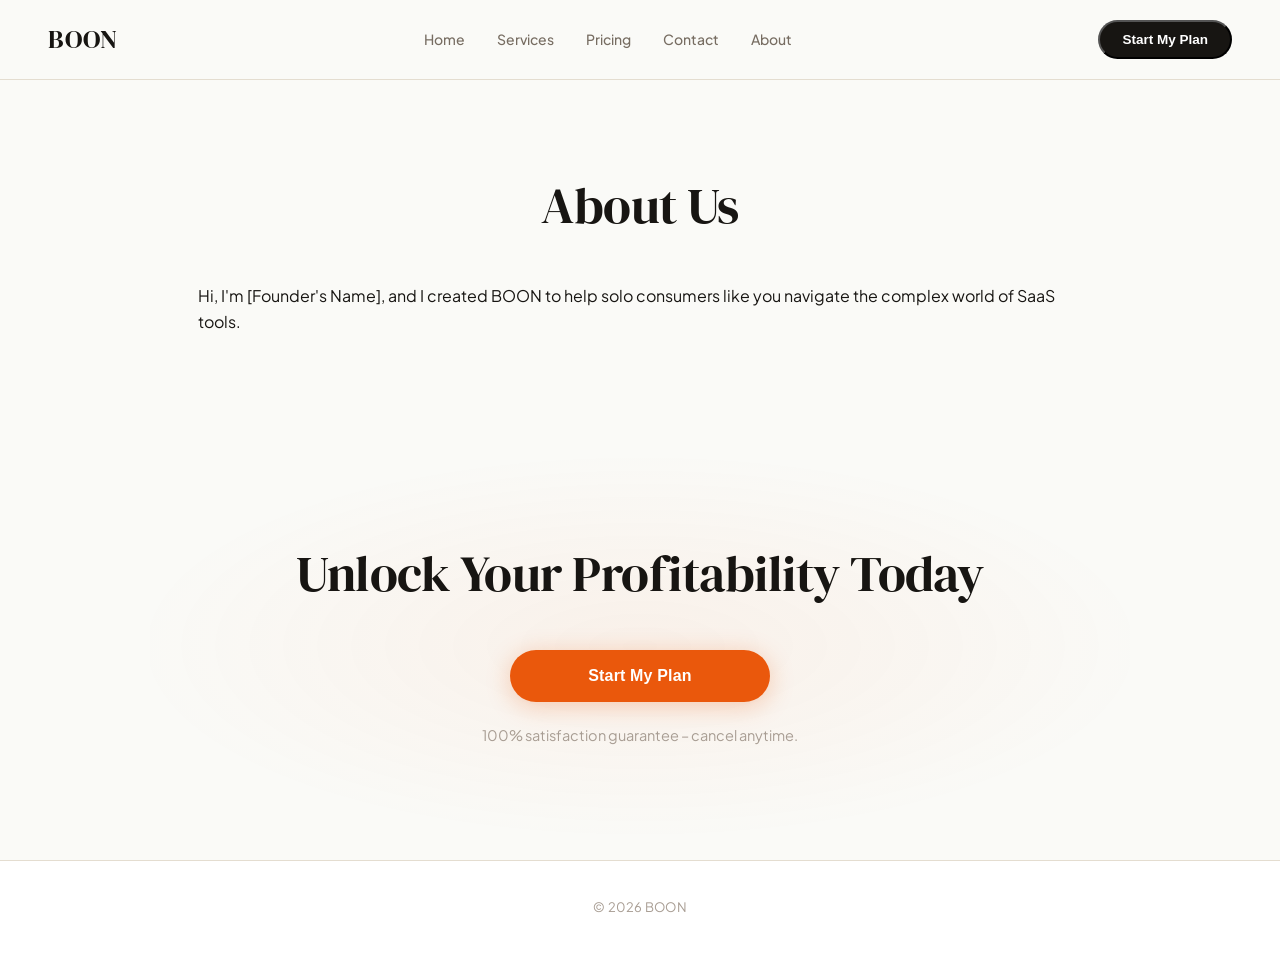
==== commit 2b078c97: "Deploy about.html via FounderOS" ====
--- a/about.html
+++ b/about.html
@@ -14,84 +14,7 @@
 <link rel="stylesheet" href="style.css">
 </head>
 <body>
-
-<nav>
-  <a href='index.html' class='logo'>BOON</a>
-  <div class='nav-links'>
-    <a href='services.html'>SaaS Solutions</a>
-    <a href='pricing.html'>Pricing</a>
-    <a href='about.html'>About</a>
-    <a href='contact.html'>Contact</a>
-  </div>
-  <button class='nav-cta' href='checkout.html'>Get Started</button>
-  <button class='hamburger'><span></span><span></span><span></span></button>
-</nav>
-<section>
-  <h2>About BOON</h2>
-  <p>BOON was founded by [Your Name] to help solo consumers optimize their SaaS stack and improve profitability.</p>
-</section>
-<section>
-  <h2>Our Values</h2>
-  <div class='service-cards'>
-    <div class='service-card'>
-      <h3>Transparency</h3>
-      <p>We're transparent about our pricing and services.</p>
-    </div>
-    <div class='service-card'>
-      <h3>Expertise</h3>
-      <p>Our team has extensive experience in SaaS optimization.</p>
-    </div>
-  </div>
-</section>
-<section id='cta'>
-  <h2>Unlock Your Profit Potential with BOON</h2>
-  <button class='btn'>Start My SaaS Plan</button>
-  <div class='risk-reversal'>30-day money-back guarantee. Cancel anytime.</div>
-</section>
-<footer>
-  BOON &copy; 2026
-</footer>
-<div class='sticky-mobile-cta'><button class='btn'>Start My SaaS Plan</button></div>
-<script>
-// FAQ accordion
-document.querySelectorAll('.faq-item').forEach(function(item){
-  item.addEventListener('click',function(){
-    var answer=this.querySelector('.faq-answer');
-    var chevron=this.querySelector('.faq-chevron');
-    var isOpen=this.classList.contains('open');
-    document.querySelectorAll('.faq-item').forEach(function(i){
-      i.classList.remove('open');
-      i.querySelector('.faq-answer').style.maxHeight='0';
-      i.querySelector('.faq-chevron').textContent='+';
-    });
-    if(!isOpen){this.classList.add('open');answer.style.maxHeight=answer.scrollHeight+'px';chevron.textContent='\u00d7';}
-  });
-});
-// Nav scroll
-window.addEventListener('scroll',function(){document.querySelector('nav').classList.toggle('scrolled',window.scrollY>50);});
-// Hamburger menu
-var ham=document.querySelector('.hamburger');var nl=document.querySelector('.nav-links');if(ham&&nl){ham.addEventListener('click',function(){nl.classList.toggle('open');});}
-// Picker tabs
-document.querySelectorAll('.picker-tab').forEach(function(tab){
-  tab.addEventListener('click',function(){
-    var target=this.dataset.tab;
-    document.querySelectorAll('.picker-tab').forEach(function(t){t.classList.remove('active');});
-    document.querySelectorAll('.picker-content').forEach(function(c){c.classList.remove('active');});
-    this.classList.add('active');
-    var el=document.getElementById(target);
-    if(el){el.classList.add('active');}
-  });
-});
-// Picker card select
-document.querySelectorAll('.picker-card').forEach(function(card){
-  card.addEventListener('click',function(){
-    var parent=this.closest('.picker-content');
-    if(parent){parent.querySelectorAll('.picker-card').forEach(function(c){c.classList.remove('selected');});}
-    this.classList.add('selected');
-  });
-});
-</script>
-
+<head><meta charset='UTF-8'><meta name='viewport' content='width=device-width, initial-scale=1.0'><title>BOON About</title></head><body><nav><div class='logo'>BOON</div><div class='nav-links'><a href='index.html'>Home</a><a href='services.html'>Services</a><a href='pricing.html'>Pricing</a><a href='contact.html'>Contact</a><a href='about.html'>About</a></div><button class='nav-cta' href='contact.html'>Start My Plan</button><button class='hamburger'><span></span><span></span><span></span></button></nav><section><h2>About Us</h2><p>Hi, I'm [Founder's Name], and I created BOON to help solo consumers like you navigate the complex world of SaaS tools.</p></section><section id='cta'><h2>Unlock Your Profitability Today</h2><button class='btn' href='contact.html'>Start My Plan</button><div class='risk-reversal'>100% satisfaction guarantee – cancel anytime.</div></section><footer>&copy; 2026 BOON</footer><div class='sticky-mobile-cta'><button class='btn' href='contact.html'>Start My Plan</button></div></body>
 <script>document.querySelectorAll('.faq-item').forEach(function(item){item.addEventListener('click',function(){var answer=this.querySelector('.faq-answer');var chevron=this.querySelector('.faq-chevron');var isOpen=this.classList.contains('open');document.querySelectorAll('.faq-item').forEach(function(i){i.classList.remove('open');i.querySelector('.faq-answer').style.maxHeight='0';i.querySelector('.faq-chevron').textContent='+';});if(!isOpen){this.classList.add('open');answer.style.maxHeight=answer.scrollHeight+'px';chevron.textContent='×';}});});window.addEventListener('scroll',function(){document.querySelector('nav').classList.toggle('scrolled',window.scrollY>50);});</script>
 </body>
 </html>
--- a/style.css
+++ b/style.css
@@ -1,43 +1,45 @@
 @import url('https://fonts.googleapis.com/css2?family=DM+Serif+Display:ital@0;1&family=Plus+Jakarta+Sans:wght@300;400;500;600;700;800&display=swap');
 :root {
-    --primary: #059669; /* Electric accent */
-    --primary-hover: #047857;
-    --primary-shadow: #05966946;
-    --bg: #070714; /* Deep dark navy */
-    --bg-card: #0E0E1F;
-    --bg-warm: #0A0A1A;
-    --surface: #13132A;
-    --border: #1E1E3A;
-    --border-light: #252545;
-    --text: #F0F0FF;
-    --text-muted: #9090B0;
-    --text-subtle: #606080;
-    --shadow-sm: 0 1px 3px rgba(0,0,0,0.5);
-    --shadow: 0 4px 16px rgba(0,0,0,0.6);
-    --shadow-hover: 0 12px 40px rgba(0,0,0,0.7);
+    --primary: #EA580C;
+    --primary-hover: #C2410C;
+    --primary-shadow: #EA580C46;
+    --bg: #FAFAF7;
+    --bg-warm: #F3EDE0;
+    --surface: #FFFFFF;
+    --border: #E4DDD0;
+    --border-light: #EDE8E0;
+    --text: #171512;
+    --text-muted: #776D62;
+    --text-subtle: #A89D93;
+    --shadow-sm: 0 1px 3px rgba(23,21,18,0.06),0 1px 2px rgba(23,21,18,0.03);
+    --shadow: 0 4px 16px rgba(23,21,18,0.08),0 1px 4px rgba(23,21,18,0.04);
+    --shadow-hover: 0 12px 40px rgba(23,21,18,0.12),0 3px 10px rgba(23,21,18,0.06);
     --radius: 14px;
     --font-display: 'DM Serif Display', serif;
     --font-body: 'Plus Jakarta Sans', sans-serif;
-    --gold: #D4AF37; /* Gold accent */
 }
 *,*::before,*::after{margin:0;padding:0;box-sizing:border-box;}
 html{scroll-behavior:smooth;}
 body{font-family:var(--font-body);background:var(--bg);color:var(--text);font-size:16px;line-height:1.65;-webkit-font-smoothing:antialiased;}
-nav{position:sticky;top:0;background:rgba(7,7,20,0.92);backdrop-filter:blur(20px);-webkit-backdrop-filter:blur(20px);padding:18px 48px;display:flex;justify-content:space-between;align-items:center;z-index:1000;border-bottom:1px solid var(--border);transition:box-shadow 0.3s;}
-nav.scrolled{box-shadow:0 4px 24px rgba(0,0,0,0.6);}
+nav{position:sticky;top:0;background:rgba(250,250,247,0.92);backdrop-filter:blur(20px);-webkit-backdrop-filter:blur(20px);padding:18px 48px;display:flex;justify-content:space-between;align-items:center;z-index:1000;border-bottom:1px solid var(--border);transition:box-shadow 0.3s;}
+nav.scrolled{box-shadow:0 4px 24px rgba(23,21,18,0.08);background:rgba(250,250,247,0.98);}
 .logo{color:var(--text);font-family:var(--font-display);font-size:26px;font-weight:400;text-decoration:none;letter-spacing:0.04em;}
 .nav-links{display:flex;gap:32px;align-items:center;}
 .nav-links a{color:var(--text-muted);text-decoration:none;font-size:14px;font-weight:500;transition:color 0.18s;}
 .nav-links a:hover{color:var(--text);}
-.nav-cta{background:linear-gradient(135deg,#059669,#047857);color:#fff;padding:10px 22px;border-radius:100px;text-decoration:none;font-weight:600;font-size:13.5px;transition:opacity 0.18s,transform 0.15s;}
-.nav-cta:hover{opacity:0.9;transform:translateY(-1px);}
-#hero{position:relative;padding:120px 48px 110px;text-align:center;min-height:90vh;display:flex;flex-direction:column;justify-content:center;align-items:center;overflow:hidden;border-bottom:1px solid var(--border);background:radial-gradient(ellipse 100% 80% at 50% -20%,#05966928 0%,transparent 60%),radial-gradient(ellipse 60% 50% at 90% 90%,#0478571e 0%,transparent 50%),var(--bg);}
-#hero::before{content:'';position:absolute;inset:0;background-image:radial-gradient(circle,rgba(255,255,255,0.06) 1px,transparent 1px);background-size:32px 32px;mask-image:radial-gradient(ellipse 80% 90% at 50% 50%,black 20%,transparent 100%);-webkit-mask-image:radial-gradient(ellipse 80% 90% at 50% 50%,black 20%,transparent 100%);opacity:0.4;pointer-events:none;}
-#hero h1{font-family:var(--font-display);font-size:clamp(2.8rem,7vw,5.4rem);font-weight:400;line-height:1.08;max-width:840px;margin-bottom:28px;letter-spacing:-0.01em;background:linear-gradient(135deg,#fff 60%,#059669 100%);-webkit-background-clip:text;-webkit-text-fill-color:transparent;background-clip:text;position:relative;z-index:1;animation:fadeUp 0.7s ease both;}
+.nav-cta{background:var(--text);color:#fff;padding:10px 22px;border-radius:100px;text-decoration:none;font-weight:600;font-size:13.5px;transition:background 0.18s,transform 0.15s;}
+.nav-cta:hover{background:#2A2520;transform:translateY(-1px);}
+.hamburger{display:none;flex-direction:column;gap:5px;background:none;border:none;cursor:pointer;padding:8px;}
+.hamburger span{display:block;width:24px;height:2px;background:var(--text);border-radius:2px;transition:all 0.3s;}
+#hero img,.hero-img,.hero img{max-height:70vh;width:100%;object-fit:cover;object-position:center top;display:block;}
+#hero{position:relative;padding:120px 48px 110px;text-align:center;min-height:90vh;display:flex;flex-direction:column;justify-content:center;align-items:center;overflow:hidden;border-bottom:1px solid var(--border);background:radial-gradient(ellipse 90% 70% at 50% -10%,#EA580C14 0%,transparent 55%),radial-gradient(ellipse 60% 50% at 90% 90%,rgba(184,133,47,0.07) 0%,transparent 50%),var(--bg);}
+#hero::before{content:'';position:absolute;inset:0;background-image:radial-gradient(circle,rgba(23,21,18,0.14) 1px,transparent 1px);background-size:28px 28px;mask-image:radial-gradient(ellipse 75% 85% at 50% 50%,black 20%,transparent 100%);-webkit-mask-image:radial-gradient(ellipse 75% 85% at 50% 50%,black 20%,transparent 100%);opacity:0.25;pointer-events:none;}
+#hero::after{content:'';position:absolute;width:700px;height:700px;border-radius:50%;border:1px solid #EA580C12;top:50%;left:50%;transform:translate(-50%,-50%);pointer-events:none;box-shadow:0 0 0 60px #EA580C06;}
+#hero h1{font-family:var(--font-display);font-size:clamp(2.8rem,7vw,5.4rem);font-weight:400;line-height:1.08;max-width:840px;margin-bottom:28px;letter-spacing:-0.01em;position:relative;z-index:1;animation:fadeUp 0.7s ease both;}
 #hero p{font-size:18px;color:var(--text-muted);max-width:520px;margin:0 auto 46px;line-height:1.72;position:relative;z-index:1;animation:fadeUp 0.7s 0.1s ease both;}
 .trust-signal{font-size:12px;color:var(--text-subtle);margin-top:20px;font-weight:600;letter-spacing:0.08em;text-transform:uppercase;position:relative;z-index:1;animation:fadeUp 0.7s 0.3s ease both;}
-.btn{display:inline-block;background:linear-gradient(135deg,#059669,#047857);color:#fff;padding:17px 40px;border-radius:100px;text-decoration:none;font-size:16px;font-weight:700;border:none;cursor:pointer;transition:opacity 0.18s,transform 0.15s,box-shadow 0.18s;min-width:260px;letter-spacing:0.01em;position:relative;z-index:1;box-shadow:0 4px 24px var(--primary-shadow);animation:fadeUp 0.7s 0.2s ease both;}
-.btn:hover{opacity:0.92;transform:translateY(-2px);box-shadow:0 10px 36px var(--primary-shadow);}
+.btn{display:inline-block;background:var(--primary);color:#fff;padding:17px 40px;border-radius:100px;text-decoration:none;font-size:16px;font-weight:700;border:none;cursor:pointer;transition:background 0.18s,transform 0.15s,box-shadow 0.18s;min-width:260px;letter-spacing:0.01em;position:relative;z-index:1;box-shadow:0 4px 24px var(--primary-shadow);animation:fadeUp 0.7s 0.2s ease both;}
+.btn:hover{background:var(--primary-hover);transform:translateY(-2px);box-shadow:0 10px 36px var(--primary-shadow);}
 .btn:active{transform:translateY(0);}
 section{padding:96px 48px;max-width:980px;margin:0 auto;}
 h2{font-family:var(--font-display);font-size:clamp(2rem,4.5vw,3.2rem);font-weight:400;margin-bottom:48px;text-align:center;letter-spacing:-0.01em;line-height:1.15;}
@@ -53,13 +55,13 @@
 .service-card ul li:last-child{border-bottom:none;}
 .service-card ul li::before{content:'';width:5px;height:5px;border-radius:50%;background:var(--primary);flex-shrink:0;}
 .service-card .author{font-family:var(--font-display);font-style:italic;font-size:24px;color:var(--primary);margin-top:22px;display:block;}
-#testimonials{position:relative;background:var(--bg-warm);border-radius:24px;padding:80px 56px;margin:0 auto;max-width:980px;overflow:hidden;border:1px solid var(--border);}
-#testimonials::before{content:'\201C';position:absolute;font-family:var(--font-display);font-size:320px;line-height:1;color:rgba(255,255,255,0.03);top:-30px;left:20px;pointer-events:none;user-select:none;}
-.testimonial-card{background:var(--bg-card);border:1px solid var(--border);border-radius:var(--radius);padding:32px 36px;margin-bottom:16px;box-shadow:var(--shadow-sm);position:relative;z-index:1;transition:box-shadow 0.22s,transform 0.18s;}
+#testimonials{position:relative;background:var(--bg-warm);border-radius:24px;padding:80px 56px;margin:0 auto;max-width:980px;overflow:hidden;}
+#testimonials::before{content:'\201C';position:absolute;font-family:var(--font-display);font-size:320px;line-height:1;color:rgba(23,21,18,0.07);top:-30px;left:20px;pointer-events:none;user-select:none;}
+.testimonial-card{background:var(--surface);border:1px solid rgba(228,221,208,0.8);border-radius:var(--radius);padding:32px 36px;margin-bottom:16px;box-shadow:var(--shadow-sm);position:relative;z-index:1;transition:box-shadow 0.22s,transform 0.18s;}
 .testimonial-card:last-child{margin-bottom:0;}
 .testimonial-card:hover{box-shadow:var(--shadow);transform:translateY(-1px);}
 .testimonial-card p{font-style:italic;color:var(--text-muted);font-size:16.5px;margin-bottom:16px;line-height:1.72;}
-.testimonial-card .author{font-weight:700;color:var(--primary);font-size:12.5px;letter-spacing:0.06em;text-transform:uppercase;}
+.testimonial-card .author{font-weight:700;color:var(--text);font-size:12.5px;letter-spacing:0.06em;text-transform:uppercase;}
 #faq{max-width:720px;}
 .faq-item{border-bottom:1px solid var(--border);padding:28px 0;cursor:pointer;}
 .faq-item:first-of-type{border-top:1px solid var(--border);}
@@ -68,546 +70,33 @@
 .faq-item.open .faq-chevron{transform:rotate(45deg);}
 .faq-answer{color:var(--text-muted);font-size:15.5px;line-height:1.7;max-height:0;overflow:hidden;transition:max-height 0.35s ease,padding 0.3s;}
 .faq-item.open .faq-answer{padding-top:14px;}
-#cta{text-align:center;padding:112px 48px;background:radial-gradient(ellipse 80% 70% at 50% 50%,#0596691e 0%,transparent 65%),var(--bg);}
+#cta{text-align:center;padding:112px 48px;background:radial-gradient(ellipse 80% 70% at 50% 50%,#EA580C0f 0%,transparent 65%),var(--bg);}
 .risk-reversal{color:var(--text-subtle);font-size:14.5px;margin-top:22px;}
 .contact-form{display:flex;flex-direction:column;gap:14px;max-width:520px;margin:0 auto;}
-.contact-form input,.contact-form textarea{width:100%;padding:15px 20px;border:1.5px solid var(--border);border-radius:10px;background:var(--surface);color:var(--text);font-size:15px;font-family:var(--font-body);transition:border-color 0.18s,box-shadow 0.18s;}
+.contact-form input,.contact-form textarea{width:100%;padding:15px 20px;border:1.5px solid var(--border);border-radius:10px;background:var(--surface);color:var(--text);font-size:15px;font-family:var(--font-body);transition:border-color 0.18s,box-shadow 0.18s;box-shadow:var(--shadow-sm);}
 .contact-form input:focus,.contact-form textarea:focus{outline:none;border-color:var(--primary);box-shadow:0 0 0 3px var(--primary-shadow);}
 .contact-form input::placeholder,.contact-form textarea::placeholder{color:var(--text-subtle);}
 .contact-form textarea{min-height:140px;resize:vertical;}
 .contact-form button{width:100%;min-width:0;}
-footer{text-align:center;padding:36px;color:var(--text-subtle);font-size:13px;border-top:1px solid var(--border);letter-spacing:0.02em;}
+footer{text-align:center;padding:36px;color:var(--text-subtle);font-size:13px;border-top:1px solid var(--border);background:var(--surface);letter-spacing:0.02em;}
 .sticky-mobile-cta{display:none;}
 @keyframes fadeUp{from{opacity:0;transform:translateY(18px);}to{opacity:1;transform:translateY(0);}}
-@keyframes pulse {
-    0% { transform: scale(0.8); opacity: 0.6; }
-    50% { transform: scale(1); opacity: 1; }
-    100% { transform: scale(0.8); opacity: 0.6; }
-}
 @media(max-width:768px){
 nav{flex-direction:column;gap:12px;padding:14px 20px;}
-.nav-links{gap:20px;}
-.nav-cta{width:100%;text-align:center;}
+.nav-links{display:none;position:absolute;top:100%;left:0;right:0;background:rgba(250,250,247,0.98);flex-direction:column;gap:0;padding:16px 0;border-bottom:1px solid var(--border);}
+.nav-links.open{display:flex;}
+.nav-links a{padding:14px 24px;border-bottom:1px solid var(--border);}
+.hamburger{display:flex;}
+.nav-cta{display:none;}
 #hero{padding:80px 20px;min-height:auto;}
+#hero::after{width:320px;height:320px;}
 section{padding:64px 20px;}
 #testimonials{padding:52px 24px;border-radius:18px;}
 #testimonials::before{font-size:200px;}
 .testimonial-card{padding:24px;}
 #cta{padding:80px 20px;}
 .btn{min-width:0;width:100%;}
-.sticky-mobile-cta{display:block;position:fixed;bottom:0;left:0;width:100%;background:rgba(7,7,20,0.96);backdrop-filter:blur(20px);-webkit-backdrop-filter:blur(20px);padding:12px 16px 20px;border-top:1px solid var(--border);z-index:999;}
+.sticky-mobile-cta{display:block;position:fixed;bottom:0;left:0;width:100%;background:rgba(250,250,247,0.96);backdrop-filter:blur(20px);-webkit-backdrop-filter:blur(20px);padding:12px 16px 20px;border-top:1px solid var(--border);z-index:999;}
 .sticky-mobile-cta .btn{width:100%;text-align:center;font-size:16px;padding:16px;}
 }
 @media(min-width:769px){.sticky-mobile-cta{display:none;}}
-
-/* Custom styles for BOON components */
-.hero-badge {
-    background: linear-gradient(90deg, #05966930, #04785710);
-    border: 1px solid #05966940;
-    color: var(--primary);
-    padding: 8px 18px;
-    border-radius: 100px;
-    font-size: 13px;
-    font-weight: 700;
-    text-transform: uppercase;
-    letter-spacing: 0.08em;
-    margin-bottom: 24px;
-    display: inline-flex;
-    align-items: center;
-    gap: 8px;
-    position: relative;
-    z-index: 1;
-    animation: fadeUp 0.7s ease both;
-}
-.hero-badge .dot {
-    width: 8px;
-    height: 8px;
-    background: var(--primary);
-    border-radius: 50%;
-    animation: pulse 1.5s infinite;
-}
-
-.trust-bar {
-    background: var(--bg-warm);
-    border-top: 1px solid var(--border);
-    border-bottom: 1px solid var(--border);
-    padding: 40px 48px;
-    display: flex;
-    justify-content: space-around;
-    gap: 30px;
-    flex-wrap: wrap;
-    text-align: center;
-}
-.trust-bar-item {
-    flex: 1 1 200px;
-    min-width: 150px;
-}
-.trust-bar-item h3 {
-    font-size: clamp(1.8rem, 4vw, 2.8rem);
-    color: var(--primary);
-    font-family: var(--font-display);
-    font-weight: 400;
-    margin-bottom: 8px;
-    line-height: 1;
-}
-.trust-bar-item p {
-    font-size: 14px;
-    color: var(--text-muted);
-    font-weight: 500;
-    line-height: 1.4;
-}
-
-.how-it-works {
-    display: grid;
-    grid-template-columns: 1fr;
-    gap: 40px;
-    margin-top: 60px;
-}
-@media(min-width:768px) {
-    .how-it-works {
-        grid-template-columns: repeat(3, 1fr);
-    }
-}
-.step {
-    background: var(--surface);
-    border: 1px solid var(--border);
-    border-radius: var(--radius);
-    padding: 40px 30px;
-    text-align: center;
-    position: relative;
-    transition: box-shadow 0.25s, transform 0.2s, border-color 0.2s;
-}
-.step:hover {
-    box-shadow: var(--shadow-hover);
-    transform: translateY(-3px);
-    border-color: var(--border-light);
-}
-.step-num {
-    font-family: var(--font-display);
-    font-size: clamp(2.5rem, 6vw, 4rem);
-    color: #ffffff10;
-    position: absolute;
-    top: -15px;
-    left: 50%;
-    transform: translateX(-50%);
-    z-index: 0;
-    pointer-events: none;
-    line-height: 1;
-}
-.step h3 {
-    font-size: 20px;
-    font-weight: 700;
-    margin-bottom: 15px;
-    position: relative;
-    z-index: 1;
-    color: var(--text);
-}
-.step p {
-    font-size: 16px;
-    color: var(--text-muted);
-    line-height: 1.6;
-    position: relative;
-    z-index: 1;
-}
-
-.result-badge {
-    background: var(--gold);
-    color: var(--bg);
-    padding: 6px 12px;
-    border-radius: 6px;
-    font-size: 11px;
-    font-weight: 700;
-    letter-spacing: 0.05em;
-    display: inline-block;
-    margin-bottom: 16px;
-}
-
-.testimonial-grid {
-    display: grid;
-    grid-template-columns: 1fr;
-    gap: 20px;
-    margin-top: 60px;
-}
-@media(min-width:768px) {
-    .testimonial-grid {
-        grid-template-columns: repeat(3, 1fr);
-    }
-}
-.testimonial-card .author span {
-    color: var(--text-muted);
-    font-weight: 500;
-    text-transform: capitalize;
-}
-
-/* Pricing Page specific styles */
-.pricing-grid {
-    display: grid;
-    grid-template-columns: 1fr;
-    gap: 30px;
-    margin-top: 50px;
-}
-@media (min-width: 768px) {
-    .pricing-grid {
-        grid-template-columns: repeat(2, 1fr);
-        align-items: stretch; /* Ensure cards have same height */
-    }
-}
-.pricing-card {
-    background: var(--surface);
-    border: 1px solid var(--border);
-    border-radius: var(--radius);
-    padding: 40px;
-    text-align: center;
-    transition: box-shadow 0.25s, transform 0.2s, border-color 0.2s;
-    position: relative;
-}
-.pricing-card:hover {
-    box-shadow: var(--shadow-hover);
-    transform: translateY(-3px);
-    border-color: var(--border-light);
-}
-.pricing-card .badge-popular {
-    position: absolute;
-    top: -18px;
-    left: 50%;
-    transform: translateX(-50%);
-    background: var(--primary);
-    color: #fff;
-    padding: 6px 16px;
-    border-radius: 100px;
-    font-size: 12px;
-    font-weight: 700;
-    letter-spacing: 0.05em;
-    text-transform: uppercase;
-    box-shadow: 0 4px 15px rgba(0, 0, 0, 0.3);
-}
-.pricing-card h3 {
-    font-family: var(--font-display);
-    font-size: 28px;
-    margin-bottom: 12px;
-    font-weight: 400;
-}
-.pricing-card .price {
-    font-size: 48px;
-    font-weight: 700;
-    color: var(--primary);
-    margin-bottom: 10px;
-    line-height: 1;
-}
-.pricing-card .price span {
-    font-size: 18px;
-    color: var(--text-muted);
-    font-weight: 500;
-}
-.pricing-card .duration {
-    font-size: 14px;
-    color: var(--text-subtle);
-    margin-bottom: 30px;
-    display: block;
-}
-.pricing-card .feature-list {
-    list-style: none;
-    text-align: left;
-    margin-bottom: 30px;
-}
-.pricing-card .feature-list li {
-    font-size: 15px;
-    color: var(--text-muted);
-    padding: 10px 0;
-    border-bottom: 1px dashed var(--border-light);
-    display: flex;
-    align-items: center;
-    gap: 12px;
-}
-.pricing-card .feature-list li:last-child {
-    border-bottom: none;
-}
-.pricing-card .feature-list li .icon {
-    color: var(--primary);
-    font-size: 18px;
-    flex-shrink: 0;
-}
-.pricing-card .feature-list li .icon.excluded {
-    color: var(--text-subtle);
-    opacity: 0.6;
-}
-
-/* Picker styles */
-.picker {
-    background: var(--bg-warm);
-    border-radius: var(--radius);
-    padding: 20px;
-    margin-top: 50px;
-    border: 1px solid var(--border);
-}
-.picker-tabs {
-    display: flex;
-    justify-content: center;
-    gap: 10px;
-    margin-bottom: 30px;
-    border-bottom: 1px solid var(--border-light);
-    padding-bottom: 10px;
-}
-.picker-tab {
-    padding: 12px 25px;
-    border-radius: 100px;
-    font-size: 15px;
-    font-weight: 600;
-    color: var(--text-muted);
-    cursor: pointer;
-    transition: background 0.2s, color 0.2s;
-    border: 1px solid transparent;
-}
-.picker-tab:hover {
-    color: var(--text);
-}
-.picker-tab.active {
-    background: var(--primary);
-    color: #fff;
-    border-color: var(--primary);
-}
-.picker-content {
-    display: none;
-    grid-template-columns: 1fr;
-    gap: 25px;
-}
-.picker-content.active {
-    display: grid;
-}
-@media(min-width:640px) {
-    .picker-content {
-        grid-template-columns: repeat(2, 1fr);
-    }
-}
-.picker-card {
-    background: var(--surface);
-    border: 1px solid var(--border);
-    border-radius: var(--radius);
-    padding: 36px;
-    text-align: center;
-    box-shadow: var(--shadow-sm);
-    transition: box-shadow 0.25s, transform 0.2s, border-color 0.2s;
-    cursor: pointer;
-    position: relative;
-}
-.picker-card:hover {
-    box-shadow: var(--shadow);
-    transform: translateY(-2px);
-    border-color: var(--border-light);
-}
-.picker-card.selected {
-    border-color: var(--primary);
-    box-shadow: 0 0 0 4px var(--primary-shadow);
-}
-.picker-card h4 {
-    font-family: var(--font-display);
-    font-size: 24px;
-    margin-bottom: 10px;
-    font-weight: 400;
-}
-.picker-card .price {
-    font-size: 38px;
-    font-weight: 700;
-    color: var(--primary);
-    margin-bottom: 15px;
-}
-.picker-card .price span {
-    font-size: 16px;
-    color: var(--text-muted);
-    font-weight: 500;
-}
-.picker-card ul {
-    list-style: none;
-    margin-top: 20px;
-    margin-bottom: 25px;
-}
-.picker-card ul li {
-    color: var(--text-muted);
-    font-size: 15px;
-    padding: 8px 0;
-    display: flex;
-    align-items: center;
-    justify-content: center;
-    gap: 8px;
-}
-.picker-card ul li .icon {
-    color: var(--primary);
-    font-size: 16px;
-}
-
-/* About page specific styles */
-.about-founder {
-    display: flex;
-    flex-direction: column;
-    align-items: center;
-    gap: 30px;
-    margin-top: 60px;
-}
-@media(min-width:768px) {
-    .about-founder {
-        flex-direction: row;
-        text-align: left;
-        align-items: flex-start;
-        gap: 50px;
-    }
-}
-.founder-image-placeholder {
-    width: 200px;
-    height: 200px;
-    background: var(--surface);
-    border: 1px solid var(--border);
-    border-radius: 50%;
-    display: flex;
-    align-items: center;
-    justify-content: center;
-    flex-shrink: 0;
-    box-shadow: var(--shadow);
-}
-.founder-image-placeholder svg {
-    width: 80px;
-    height: 80px;
-    color: var(--text-subtle);
-}
-.about-founder-text h3 {
-    font-family: var(--font-display);
-    font-size: 2rem;
-    font-weight: 400;
-    margin-bottom: 15px;
-    text-align: center;
-}
-@media(min-width:768px) {
-    .about-founder-text h3 {
-        text-align: left;
-    }
-}
-.about-founder-text p {
-    color: var(--text-muted);
-    font-size: 16px;
-    line-height: 1.7;
-    margin-bottom: 15px;
-}
-.about-values-grid {
-    display: grid;
-    grid-template-columns: 1fr;
-    gap: 20px;
-    margin-top: 60px;
-}
-@media(min-width:640px) {
-    .about-values-grid {
-        grid-template-columns: repeat(auto-fit, minmax(200px, 1fr));
-    }
-}
-.value-card {
-    background: var(--surface);
-    border: 1px solid var(--border);
-    border-radius: var(--radius);
-    padding: 30px;
-    text-align: center;
-    box-shadow: var(--shadow-sm);
-    transition: box-shadow 0.25s, transform 0.2s;
-}
-.value-card:hover {
-    box-shadow: var(--shadow);
-    transform: translateY(-2px);
-}
-.value-card svg {
-    font-size: 40px;
-    color: var(--primary);
-    margin-bottom: 15px;
-}
-.value-card h4 {
-    font-size: 18px;
-    font-weight: 700;
-    margin-bottom: 10px;
-}
-.value-card p {
-    font-size: 14px;
-    color: var(--text-muted);
-    line-height: 1.5;
-}
-
-/* VSL page specific styles */
-.vsl-container {
-    padding: 60px 20px;
-    max-width: 1000px;
-    margin: 0 auto;
-}
-.vsl-placeholder {
-    background: #0D1526;
-    aspect-ratio: 16/9;
-    max-width: 900px;
-    border-radius: 12px;
-    display: flex;
-    flex-direction: column;
-    align-items: center;
-    justify-content: center;
-    margin: 0 auto;
-    color: var(--text-muted);
-    font-size: 24px;
-    font-family: var(--font-display);
-    border: 1px solid var(--border);
-    box-shadow: var(--shadow);
-}
-.vsl-placeholder svg {
-    font-size: 80px;
-    margin-bottom: 15px;
-    color: var(--primary);
-}
-.vsl-benefits {
-    max-width: 720px;
-    margin: 60px auto;
-}
-.vsl-benefits h2 {
-    text-align: center;
-    margin-bottom: 30px;
-}
-.vsl-benefits ul {
-    list-style: none;
-}
-.vsl-benefits ul li {
-    background: var(--surface);
-    border: 1px solid var(--border);
-    border-radius: var(--radius);
-    padding: 20px 25px;
-    margin-bottom: 15px;
-    display: flex;
-    align-items: center;
-    gap: 15px;
-    font-size: 16px;
-    color: var(--text);
-    box-shadow: var(--shadow-sm);
-}
-.vsl-benefits ul li .icon {
-    color: var(--primary);
-    font-size: 24px;
-    flex-shrink: 0;
-}
-/* Contact page specific styles */
-.contact-section-content {
-    background: var(--bg-warm);
-    border-radius: 24px;
-    padding: 50px 40px;
-    margin: 0 auto;
-    max-width: 780px;
-    border: 1px solid var(--border);
-    text-align: center;
-}
-.contact-trust-bar {
-    display: flex;
-    justify-content: center;
-    gap: 30px;
-    flex-wrap: wrap;
-    margin-top: 30px;
-}
-.contact-trust-bar-item {
-    font-size: 14px;
-    color: var(--text-muted);
-    font-weight: 500;
-    display: flex;
-    align-items: center;
-    gap: 8px;
-}
-.contact-trust-bar-item svg {
-    color: var(--primary);
-    font-size: 20px;
-}
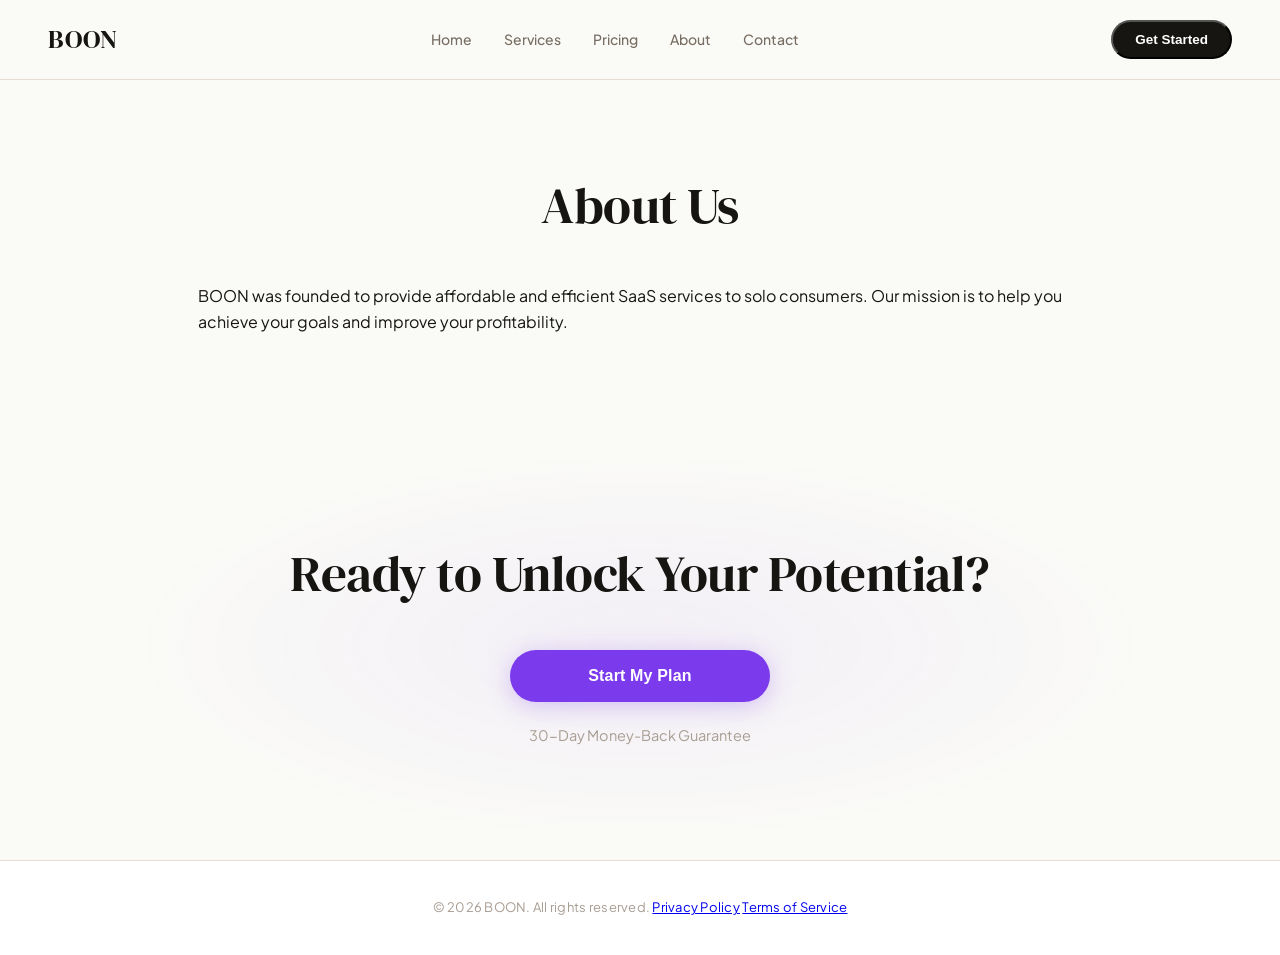
==== commit 27c379c2: "Deploy about.html via FounderOS" ====
--- a/about.html
+++ b/about.html
@@ -14,7 +14,7 @@
 <link rel="stylesheet" href="style.css">
 </head>
 <body>
-<head><meta charset='UTF-8'><meta name='viewport' content='width=device-width, initial-scale=1.0'><title>BOON About</title></head><body><nav><div class='logo'>BOON</div><div class='nav-links'><a href='index.html'>Home</a><a href='services.html'>Services</a><a href='pricing.html'>Pricing</a><a href='contact.html'>Contact</a><a href='about.html'>About</a></div><button class='nav-cta' href='contact.html'>Start My Plan</button><button class='hamburger'><span></span><span></span><span></span></button></nav><section><h2>About Us</h2><p>Hi, I'm [Founder's Name], and I created BOON to help solo consumers like you navigate the complex world of SaaS tools.</p></section><section id='cta'><h2>Unlock Your Profitability Today</h2><button class='btn' href='contact.html'>Start My Plan</button><div class='risk-reversal'>100% satisfaction guarantee – cancel anytime.</div></section><footer>&copy; 2026 BOON</footer><div class='sticky-mobile-cta'><button class='btn' href='contact.html'>Start My Plan</button></div></body>
+<head><meta charset='UTF-8'><meta name='viewport' content='width=device-width, initial-scale=1.0'><title>BOON - SaaS Services for Solo Consumers</title></head><body><nav><div class='logo'>BOON</div><div class='nav-links'><a href='index.html'>Home</a><a href='services.html'>Services</a><a href='pricing.html'>Pricing</a><a href='about.html'>About</a><a href='contact.html'>Contact</a></div><button class='nav-cta' href='contact.html'>Get Started</button><button class='hamburger'><span></span><span></span><span></span></button></nav><section><h2>About Us</h2><p>BOON was founded to provide affordable and efficient SaaS services to solo consumers. Our mission is to help you achieve your goals and improve your profitability.</p></section><section id='cta'><h2>Ready to Unlock Your Potential?</h2><button class='btn' href='contact.html'>Start My Plan</button><div class='risk-reversal'>30-Day Money-Back Guarantee</div></section><footer>&copy; 2026 BOON. All rights reserved. <a href='#privacy'>Privacy Policy</a> <a href='#terms'>Terms of Service</a></footer><div class='sticky-mobile-cta'><button class='btn' href='contact.html'>Start My Plan</button></div></body>
 <script>document.querySelectorAll('.faq-item').forEach(function(item){item.addEventListener('click',function(){var answer=this.querySelector('.faq-answer');var chevron=this.querySelector('.faq-chevron');var isOpen=this.classList.contains('open');document.querySelectorAll('.faq-item').forEach(function(i){i.classList.remove('open');i.querySelector('.faq-answer').style.maxHeight='0';i.querySelector('.faq-chevron').textContent='+';});if(!isOpen){this.classList.add('open');answer.style.maxHeight=answer.scrollHeight+'px';chevron.textContent='×';}});});window.addEventListener('scroll',function(){document.querySelector('nav').classList.toggle('scrolled',window.scrollY>50);});</script>
 </body>
 </html>
--- a/style.css
+++ b/style.css
@@ -1,8 +1,8 @@
 @import url('https://fonts.googleapis.com/css2?family=DM+Serif+Display:ital@0;1&family=Plus+Jakarta+Sans:wght@300;400;500;600;700;800&display=swap');
-:root {
-    --primary: #EA580C;
-    --primary-hover: #C2410C;
-    --primary-shadow: #EA580C46;
+  :root {
+    --primary: #7C3AED;
+    --primary-hover: #6D28D9;
+    --primary-shadow: #7C3AED46;
     --bg: #FAFAF7;
     --bg-warm: #F3EDE0;
     --surface: #FFFFFF;
@@ -17,86 +17,87 @@
     --radius: 14px;
     --font-display: 'DM Serif Display', serif;
     --font-body: 'Plus Jakarta Sans', sans-serif;
-}
-*,*::before,*::after{margin:0;padding:0;box-sizing:border-box;}
-html{scroll-behavior:smooth;}
-body{font-family:var(--font-body);background:var(--bg);color:var(--text);font-size:16px;line-height:1.65;-webkit-font-smoothing:antialiased;}
-nav{position:sticky;top:0;background:rgba(250,250,247,0.92);backdrop-filter:blur(20px);-webkit-backdrop-filter:blur(20px);padding:18px 48px;display:flex;justify-content:space-between;align-items:center;z-index:1000;border-bottom:1px solid var(--border);transition:box-shadow 0.3s;}
-nav.scrolled{box-shadow:0 4px 24px rgba(23,21,18,0.08);background:rgba(250,250,247,0.98);}
-.logo{color:var(--text);font-family:var(--font-display);font-size:26px;font-weight:400;text-decoration:none;letter-spacing:0.04em;}
-.nav-links{display:flex;gap:32px;align-items:center;}
-.nav-links a{color:var(--text-muted);text-decoration:none;font-size:14px;font-weight:500;transition:color 0.18s;}
-.nav-links a:hover{color:var(--text);}
-.nav-cta{background:var(--text);color:#fff;padding:10px 22px;border-radius:100px;text-decoration:none;font-weight:600;font-size:13.5px;transition:background 0.18s,transform 0.15s;}
-.nav-cta:hover{background:#2A2520;transform:translateY(-1px);}
-.hamburger{display:none;flex-direction:column;gap:5px;background:none;border:none;cursor:pointer;padding:8px;}
-.hamburger span{display:block;width:24px;height:2px;background:var(--text);border-radius:2px;transition:all 0.3s;}
-#hero img,.hero-img,.hero img{max-height:70vh;width:100%;object-fit:cover;object-position:center top;display:block;}
-#hero{position:relative;padding:120px 48px 110px;text-align:center;min-height:90vh;display:flex;flex-direction:column;justify-content:center;align-items:center;overflow:hidden;border-bottom:1px solid var(--border);background:radial-gradient(ellipse 90% 70% at 50% -10%,#EA580C14 0%,transparent 55%),radial-gradient(ellipse 60% 50% at 90% 90%,rgba(184,133,47,0.07) 0%,transparent 50%),var(--bg);}
-#hero::before{content:'';position:absolute;inset:0;background-image:radial-gradient(circle,rgba(23,21,18,0.14) 1px,transparent 1px);background-size:28px 28px;mask-image:radial-gradient(ellipse 75% 85% at 50% 50%,black 20%,transparent 100%);-webkit-mask-image:radial-gradient(ellipse 75% 85% at 50% 50%,black 20%,transparent 100%);opacity:0.25;pointer-events:none;}
-#hero::after{content:'';position:absolute;width:700px;height:700px;border-radius:50%;border:1px solid #EA580C12;top:50%;left:50%;transform:translate(-50%,-50%);pointer-events:none;box-shadow:0 0 0 60px #EA580C06;}
-#hero h1{font-family:var(--font-display);font-size:clamp(2.8rem,7vw,5.4rem);font-weight:400;line-height:1.08;max-width:840px;margin-bottom:28px;letter-spacing:-0.01em;position:relative;z-index:1;animation:fadeUp 0.7s ease both;}
-#hero p{font-size:18px;color:var(--text-muted);max-width:520px;margin:0 auto 46px;line-height:1.72;position:relative;z-index:1;animation:fadeUp 0.7s 0.1s ease both;}
-.trust-signal{font-size:12px;color:var(--text-subtle);margin-top:20px;font-weight:600;letter-spacing:0.08em;text-transform:uppercase;position:relative;z-index:1;animation:fadeUp 0.7s 0.3s ease both;}
-.btn{display:inline-block;background:var(--primary);color:#fff;padding:17px 40px;border-radius:100px;text-decoration:none;font-size:16px;font-weight:700;border:none;cursor:pointer;transition:background 0.18s,transform 0.15s,box-shadow 0.18s;min-width:260px;letter-spacing:0.01em;position:relative;z-index:1;box-shadow:0 4px 24px var(--primary-shadow);animation:fadeUp 0.7s 0.2s ease both;}
-.btn:hover{background:var(--primary-hover);transform:translateY(-2px);box-shadow:0 10px 36px var(--primary-shadow);}
-.btn:active{transform:translateY(0);}
-section{padding:96px 48px;max-width:980px;margin:0 auto;}
-h2{font-family:var(--font-display);font-size:clamp(2rem,4.5vw,3.2rem);font-weight:400;margin-bottom:48px;text-align:center;letter-spacing:-0.01em;line-height:1.15;}
-#about{text-align:center;font-size:18px;color:var(--text-muted);line-height:1.75;}
-.service-cards{display:grid;grid-template-columns:1fr;gap:16px;margin-top:40px;}
-@media(min-width:640px){.service-cards{grid-template-columns:repeat(auto-fit,minmax(280px,1fr));}}
-.service-card{background:var(--surface);border:1px solid var(--border);border-radius:var(--radius);padding:36px;text-align:left;box-shadow:var(--shadow-sm);transition:box-shadow 0.25s,transform 0.2s,border-color 0.2s;}
-.service-card:hover{box-shadow:var(--shadow-hover);transform:translateY(-3px);border-color:var(--border-light);}
-.service-card h3{font-size:17.5px;font-weight:700;margin-bottom:12px;}
-.service-card p{color:var(--text-muted);font-size:15.5px;margin:0;line-height:1.65;}
-.service-card ul{list-style:none;margin-top:18px;}
-.service-card ul li{color:var(--text-muted);font-size:14.5px;padding:7px 0;border-bottom:1px solid var(--border-light);display:flex;align-items:center;gap:10px;}
-.service-card ul li:last-child{border-bottom:none;}
-.service-card ul li::before{content:'';width:5px;height:5px;border-radius:50%;background:var(--primary);flex-shrink:0;}
-.service-card .author{font-family:var(--font-display);font-style:italic;font-size:24px;color:var(--primary);margin-top:22px;display:block;}
-#testimonials{position:relative;background:var(--bg-warm);border-radius:24px;padding:80px 56px;margin:0 auto;max-width:980px;overflow:hidden;}
-#testimonials::before{content:'\201C';position:absolute;font-family:var(--font-display);font-size:320px;line-height:1;color:rgba(23,21,18,0.07);top:-30px;left:20px;pointer-events:none;user-select:none;}
-.testimonial-card{background:var(--surface);border:1px solid rgba(228,221,208,0.8);border-radius:var(--radius);padding:32px 36px;margin-bottom:16px;box-shadow:var(--shadow-sm);position:relative;z-index:1;transition:box-shadow 0.22s,transform 0.18s;}
-.testimonial-card:last-child{margin-bottom:0;}
-.testimonial-card:hover{box-shadow:var(--shadow);transform:translateY(-1px);}
-.testimonial-card p{font-style:italic;color:var(--text-muted);font-size:16.5px;margin-bottom:16px;line-height:1.72;}
-.testimonial-card .author{font-weight:700;color:var(--text);font-size:12.5px;letter-spacing:0.06em;text-transform:uppercase;}
-#faq{max-width:720px;}
-.faq-item{border-bottom:1px solid var(--border);padding:28px 0;cursor:pointer;}
-.faq-item:first-of-type{border-top:1px solid var(--border);}
-.faq-question{font-size:17px;font-weight:700;display:flex;justify-content:space-between;align-items:center;gap:16px;}
-.faq-chevron{font-size:20px;color:var(--text-muted);transition:transform 0.3s;flex-shrink:0;}
-.faq-item.open .faq-chevron{transform:rotate(45deg);}
-.faq-answer{color:var(--text-muted);font-size:15.5px;line-height:1.7;max-height:0;overflow:hidden;transition:max-height 0.35s ease,padding 0.3s;}
-.faq-item.open .faq-answer{padding-top:14px;}
-#cta{text-align:center;padding:112px 48px;background:radial-gradient(ellipse 80% 70% at 50% 50%,#EA580C0f 0%,transparent 65%),var(--bg);}
-.risk-reversal{color:var(--text-subtle);font-size:14.5px;margin-top:22px;}
-.contact-form{display:flex;flex-direction:column;gap:14px;max-width:520px;margin:0 auto;}
-.contact-form input,.contact-form textarea{width:100%;padding:15px 20px;border:1.5px solid var(--border);border-radius:10px;background:var(--surface);color:var(--text);font-size:15px;font-family:var(--font-body);transition:border-color 0.18s,box-shadow 0.18s;box-shadow:var(--shadow-sm);}
-.contact-form input:focus,.contact-form textarea:focus{outline:none;border-color:var(--primary);box-shadow:0 0 0 3px var(--primary-shadow);}
-.contact-form input::placeholder,.contact-form textarea::placeholder{color:var(--text-subtle);}
-.contact-form textarea{min-height:140px;resize:vertical;}
-.contact-form button{width:100%;min-width:0;}
-footer{text-align:center;padding:36px;color:var(--text-subtle);font-size:13px;border-top:1px solid var(--border);background:var(--surface);letter-spacing:0.02em;}
-.sticky-mobile-cta{display:none;}
-@keyframes fadeUp{from{opacity:0;transform:translateY(18px);}to{opacity:1;transform:translateY(0);}}
-@media(max-width:768px){
-nav{flex-direction:column;gap:12px;padding:14px 20px;}
-.nav-links{display:none;position:absolute;top:100%;left:0;right:0;background:rgba(250,250,247,0.98);flex-direction:column;gap:0;padding:16px 0;border-bottom:1px solid var(--border);}
-.nav-links.open{display:flex;}
-.nav-links a{padding:14px 24px;border-bottom:1px solid var(--border);}
-.hamburger{display:flex;}
-.nav-cta{display:none;}
-#hero{padding:80px 20px;min-height:auto;}
-#hero::after{width:320px;height:320px;}
-section{padding:64px 20px;}
-#testimonials{padding:52px 24px;border-radius:18px;}
-#testimonials::before{font-size:200px;}
-.testimonial-card{padding:24px;}
-#cta{padding:80px 20px;}
-.btn{min-width:0;width:100%;}
-.sticky-mobile-cta{display:block;position:fixed;bottom:0;left:0;width:100%;background:rgba(250,250,247,0.96);backdrop-filter:blur(20px);-webkit-backdrop-filter:blur(20px);padding:12px 16px 20px;border-top:1px solid var(--border);z-index:999;}
-.sticky-mobile-cta .btn{width:100%;text-align:center;font-size:16px;padding:16px;}
-}
-@media(min-width:769px){.sticky-mobile-cta{display:none;}}
+  }
+  *,*::before,*::after{margin:0;padding:0;box-sizing:border-box;}
+  html{scroll-behavior:smooth;}
+  body{font-family:var(--font-body);background:var(--bg);color:var(--text);font-size:16px;line-height:1.65;-webkit-font-smoothing:antialiased;}
+  nav{position:sticky;top:0;background:rgba(250,250,247,0.92);backdrop-filter:blur(20px);-webkit-backdrop-filter:blur(20px);padding:18px 48px;display:flex;justify-content:space-between;align-items:center;z-index:1000;border-bottom:1px solid var(--border);transition:box-shadow 0.3s;}
+  nav.scrolled{box-shadow:0 4px 24px rgba(23,21,18,0.08);background:rgba(250,250,247,0.98);}
+  .logo{color:var(--text);font-family:var(--font-display);font-size:26px;font-weight:400;text-decoration:none;letter-spacing:0.04em;}
+  .nav-links{display:flex;gap:32px;align-items:center;}
+  .nav-links a{color:var(--text-muted);text-decoration:none;font-size:14px;font-weight:500;transition:color 0.18s;}
+  .nav-links a:hover{color:var(--text);}
+  .nav-cta{background:var(--text);color:#fff;padding:10px 22px;border-radius:100px;text-decoration:none;font-weight:600;font-size:13.5px;transition:background 0.18s,transform 0.15s;}
+  .nav-cta:hover{background:#2A2520;transform:translateY(-1px);}
+  .hamburger{display:none;flex-direction:column;gap:5px;background:none;border:none;cursor:pointer;padding:8px;}
+  .hamburger span{display:block;width:24px;height:2px;background:var(--text);border-radius:2px;transition:all 0.3s;}
+  #hero img,.hero-img,.hero img{max-height:70vh;width:100%;object-fit:cover;object-position:center top;display:block;}
+  #hero{position:relative;padding:120px 48px 110px;text-align:center;min-height:90vh;display:flex;flex-direction:column;justify-content:center;align-items:center;overflow:hidden;border-bottom:1px solid var(--border);background:radial-gradient(ellipse 90% 70% at 50% -10%,#7C3AED14 0%,transparent 55%),radial-gradient(ellipse 60% 50% at 90% 90%,rgba(184,133,47,0.07) 0%,transparent 50%),var(--bg);}
+  #hero::before{content:'';position:absolute;inset:0;background-image:radial-gradient(circle,rgba(23,21,18,0.14) 1px,transparent 1px);background-size:28px 28px;mask-image:radial-gradient(ellipse 75% 85% at 50% 50%,black 20%,transparent 100%);-webkit-mask-image:radial-gradient(ellipse 75% 85% at 50% 50%,black 20%,transparent 100%);opacity:0.25;pointer-events:none;}
+  #hero::after{content:'';position:absolute;width:700px;height:700px;border-radius:50%;border:1px solid #7C3AED12;top:50%;left:50%;transform:translate(-50%,-50%);pointer-events:none;box-shadow:0 0 0 60px #7C3AED06;}
+  #hero h1{font-family:var(--font-display);font-size:clamp(2.8rem,7vw,5.4rem);font-weight:400;line-height:1.08;max-width:840px;margin-bottom:28px;letter-spacing:-0.01em;position:relative;z-index:1;animation:fadeUp 0.7s ease both;}
+  #hero p{font-size:18px;color:var(--text-muted);max-width:520px;margin:0 auto 46px;line-height:1.72;position:relative;z-index:1;animation:fadeUp 0.7s 0.1s ease both;}
+  .trust-signal{font-size:12px;color:var(--text-subtle);margin-top:20px;font-weight:600;letter-spacing:0.08em;text-transform:uppercase;position:relative;z-index:1;animation:fadeUp 0.7s 0.3s ease both;}
+  .btn{display:inline-block;background:var(--primary);color:#fff;padding:17px 40px;border-radius:100px;text-decoration:none;font-size:16px;font-weight:700;border:none;cursor:pointer;transition:background 0.18s,transform 0.15s,box-shadow 0.18s;min-width:260px;letter-spacing:0.01em;position:relative;z-index:1;box-shadow:0 4px 24px var(--primary-shadow);animation:fadeUp 0.7s 0.2s ease both;}
+  .btn:hover{background:var(--primary-hover);transform:translateY(-2px);box-shadow:0 10px 36px var(--primary-shadow);}
+  .btn:active{transform:translateY(0);}
+  section{padding:96px 48px;max-width:980px;margin:0 auto;}
+  h2{font-family:var(--font-display);font-size:clamp(2rem,4.5vw,3.2rem);font-weight:400;margin-bottom:48px;text-align:center;letter-spacing:-0.01em;line-height:1.15;}
+  #about{text-align:center;font-size:18px;color:var(--text-muted);line-height:1.75;}
+  .service-cards{display:grid;grid-template-columns:1fr;gap:16px;margin-top:40px;}
+  @media(min-width:640px){.service-cards{grid-template-columns:repeat(auto-fit,minmax(280px,1fr));}}
+  .service-card{background:var(--surface);border:1px solid var(--border);border-radius:var(--radius);padding:36px;text-align:left;box-shadow:var(--shadow-sm);transition:box-shadow 0.25s,transform 0.2s,border-color 0.2s;}
+  .service-card:hover{box-shadow:var(--shadow-hover);transform:translateY(-3px);border-color:var(--border-light);}
+  .service-card h3{font-size:17.5px;font-weight:700;margin-bottom:12px;}
+  .service-card p{color:var(--text-muted);font-size:15.5px;margin:0;line-height:1.65;}
+  .service-card ul{list-style:none;margin-top:18px;}
+  .service-card ul li{color:var(--text-muted);font-size:14.5px;padding:7px 0;border-bottom:1px solid var(--border-light);display:flex;align-items:center;gap:10px;}
+  .service-card ul li:last-child{border-bottom:none;}
+  .service-card ul li::before{content:'';width:5px;height:5px;border-radius:50%;background:var(--primary);flex-shrink:0;}
+  .service-card .author{font-family:var(--font-display);font-style:italic;font-size:24px;color:var(--primary);margin-top:22px;display:block;}
+  #testimonials{position:relative;background:var(--bg-warm);border-radius:24px;padding:80px 56px;margin:0 auto;max-width:980px;overflow:hidden;}
+  #testimonials::before{content:'\201C';position:absolute;font-family:var(--font-display);font-size:320px;line-height:1;color:rgba(23,21,18,0.07);top:-30px;left:20px;pointer-events:none;user-select:none;}
+  .testimonial-card{background:var(--surface);border:1px solid rgba(228,221,208,0.8);border-radius:var(--radius);padding:32px 36px;margin-bottom:16px;box-shadow:var(--shadow-sm);position:relative;z-index:1;transition:box-shadow 0.22s,transform 0.18s;}
+  .testimonial-card:last-child{margin-bottom:0;}
+  .testimonial-card:hover{box-shadow:var(--shadow);transform:translateY(-1px);}
+  .testimonial-card p{font-style:italic;color:var(--text-muted);font-size:16.5px;margin-bottom:16px;line-height:1.72;}
+  .testimonial-card .author{font-weight:700;color:var(--text);font-size:12.5px;letter-spacing:0.06em;text-transform:uppercase;}
+  #faq{max-width:720px;}
+  .faq-item{border-bottom:1px solid var(--border);padding:28px 0;cursor:pointer;}
+  .faq-item:first-of-type{border-top:1px solid var(--border);}
+  .faq-question{font-size:17px;font-weight:700;display:flex;justify-content:space-between;align-items:center;gap:16px;}
+  .faq-chevron{font-size:20px;color:var(--text-muted);transition:transform 0.3s;flex-shrink:0;}
+  .faq-item.open .faq-chevron{transform:rotate(45deg);}
+  .faq-answer{color:var(--text-muted);font-size:15.5px;line-height:1.7;max-height:0;overflow:hidden;transition:max-height 0.35s ease,padding 0.3s;}
+  .faq-item.open .faq-answer{padding-top:14px;}
+  #cta{text-align:center;padding:112px 48px;background:radial-gradient(ellipse 80% 70% at 50% 50%,#7C3AED0f 0%,transparent 65%),var(--bg);}
+  .risk-reversal{color:var(--text-subtle);font-size:14.5px;margin-top:22px;}
+  .contact-form{display:flex;flex-direction:column;gap:14px;max-width:520px;margin:0 auto;}
+  .contact-form input,.contact-form textarea{width:100%;padding:15px 20px;border:1.5px solid var(--border);border-radius:10px;background:var(--surface);color:var(--text);font-size:15px;font-family:var(--font-body);transition:border-color 0.18s,box-shadow 0.18s;box-shadow:var(--shadow-sm);}
+  .contact-form input:focus,.contact-form textarea:focus{outline:none;border-color:var(--primary);box-shadow:0 0 0 3px var(--primary-shadow);}
+  .contact-form input::placeholder,.contact-form textarea::placeholder{color:var(--text-subtle);}
+  .contact-form textarea{min-height:140px;resize:vertical;}
+  .contact-form button{width:100%;min-width:0;}
+  footer{text-align:center;padding:36px;color:var(--text-subtle);font-size:13px;border-top:1px solid var(--border);background:var(--surface);letter-spacing:0.02em;}
+  .sticky-mobile-cta{display:none;}
+  @keyframes fadeUp{from{opacity:0;transform:translateY(18px);}to{opacity:1;transform:translateY(0);}}
+  @media(max-width:768px){
+  nav{flex-direction:column;gap:12px;padding:14px 20px;}
+  .nav-links{display:none;position:absolute;top:100%;left:0;right:0;background:rgba(250,250,247,0.98);flex-direction:column;gap:0;padding:16px 0;border-bottom:1px solid var(--border);}
+  .nav-links.open{display:flex;}
+  .nav-links a{padding:14px 24px;border-bottom:1px solid var(--border);}
+  .hamburger{display:flex;}
+  .nav-cta{display:none;}
+  #hero{padding:80px 20px;min-height:auto;}
+  #hero::after{width:320px;height:320px;}
+  section{padding:64px 20px;}
+  #testimonials{padding:52px 24px;border-radius:18px;}
+  #testimonials::before{font-size:200px;}
+  .testimonial-card{padding:24px;}
+  #cta{padding:80px 20px;}
+  .btn{min-width:0;width:100%;}
+  .sticky-mobile-cta{display:block;position:fixed;bottom:0;left:0;width:100%;background:rgba(250,250,247,0.96);backdrop-filter:blur(20px);-webkit-backdrop-filter:blur(20px);padding:12px 16px 20px;border-top:1px solid var(--border);z-index:999;}
+  .sticky-mobile-cta .btn{width:100%;text-align:center;font-size:16px;padding:16px;}
+  }
+  @media(min-width:769px){.sticky-mobile-cta{display:none;}}
+  
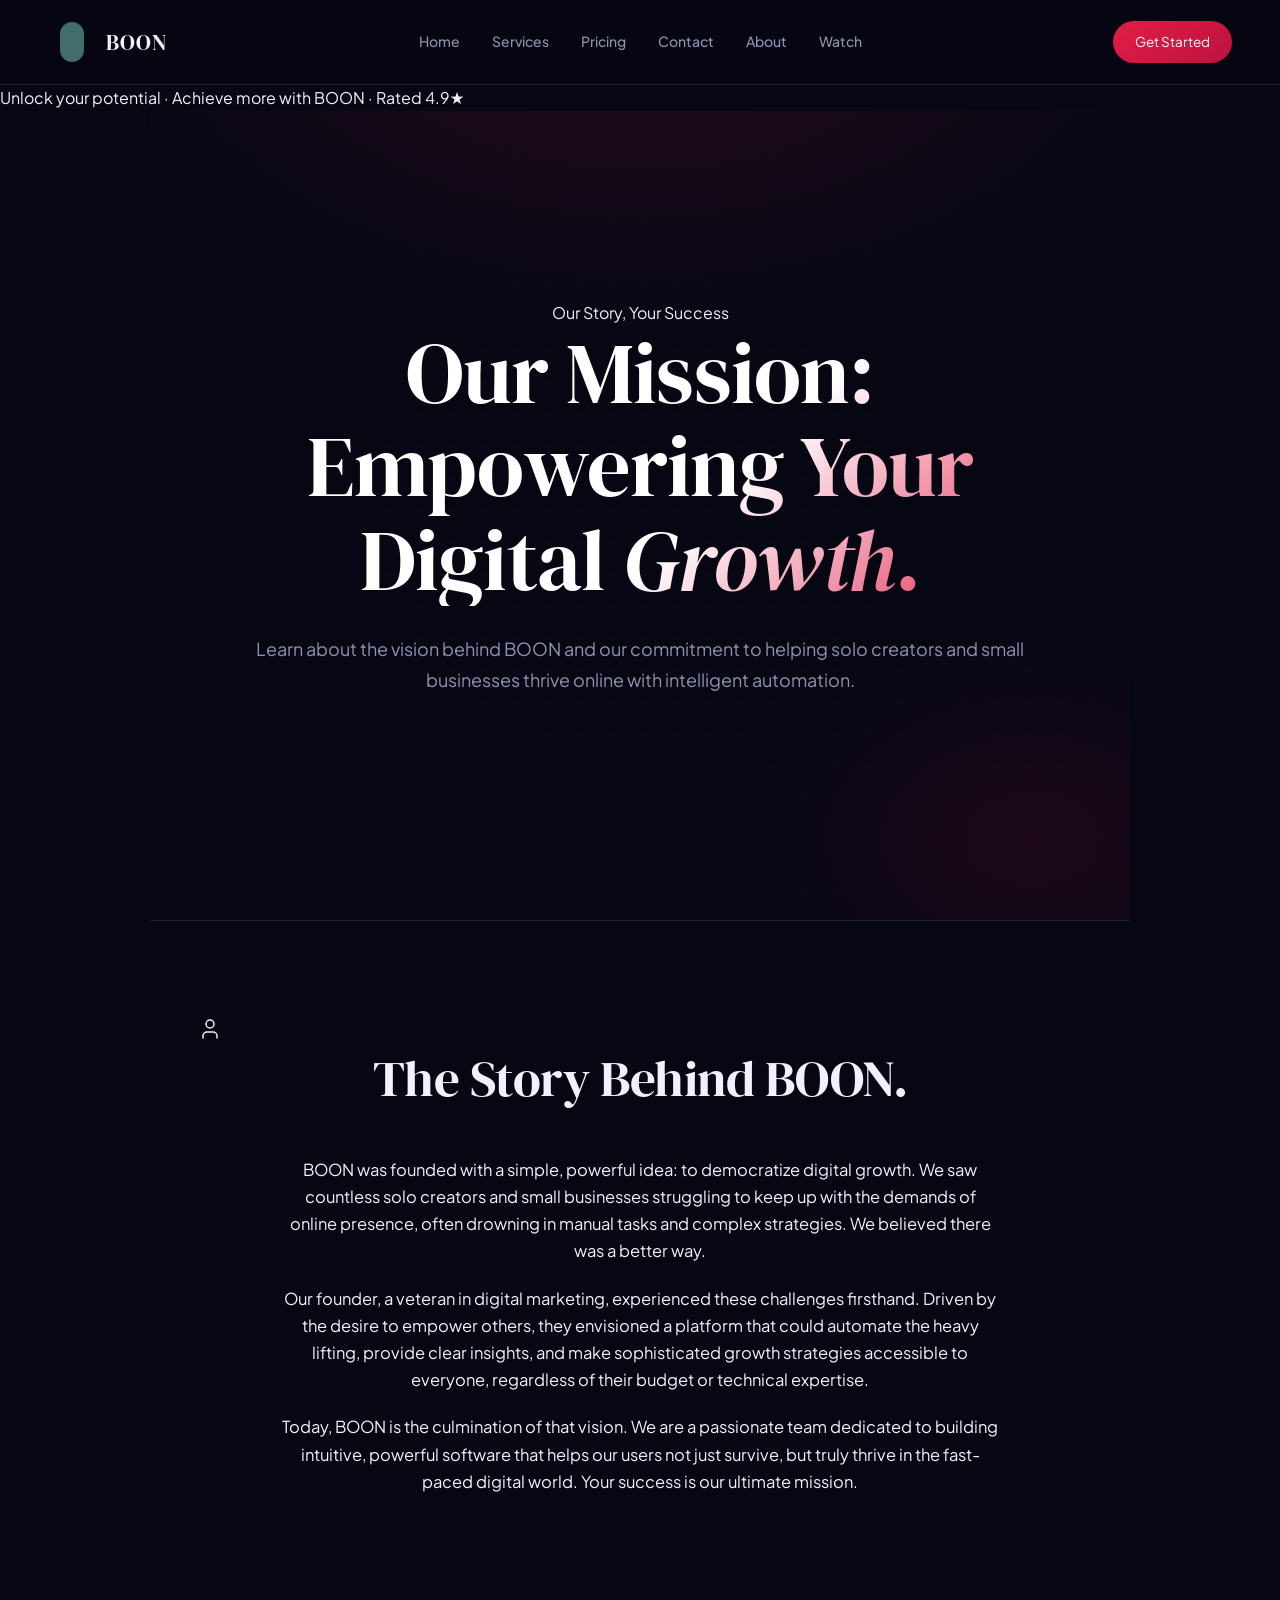
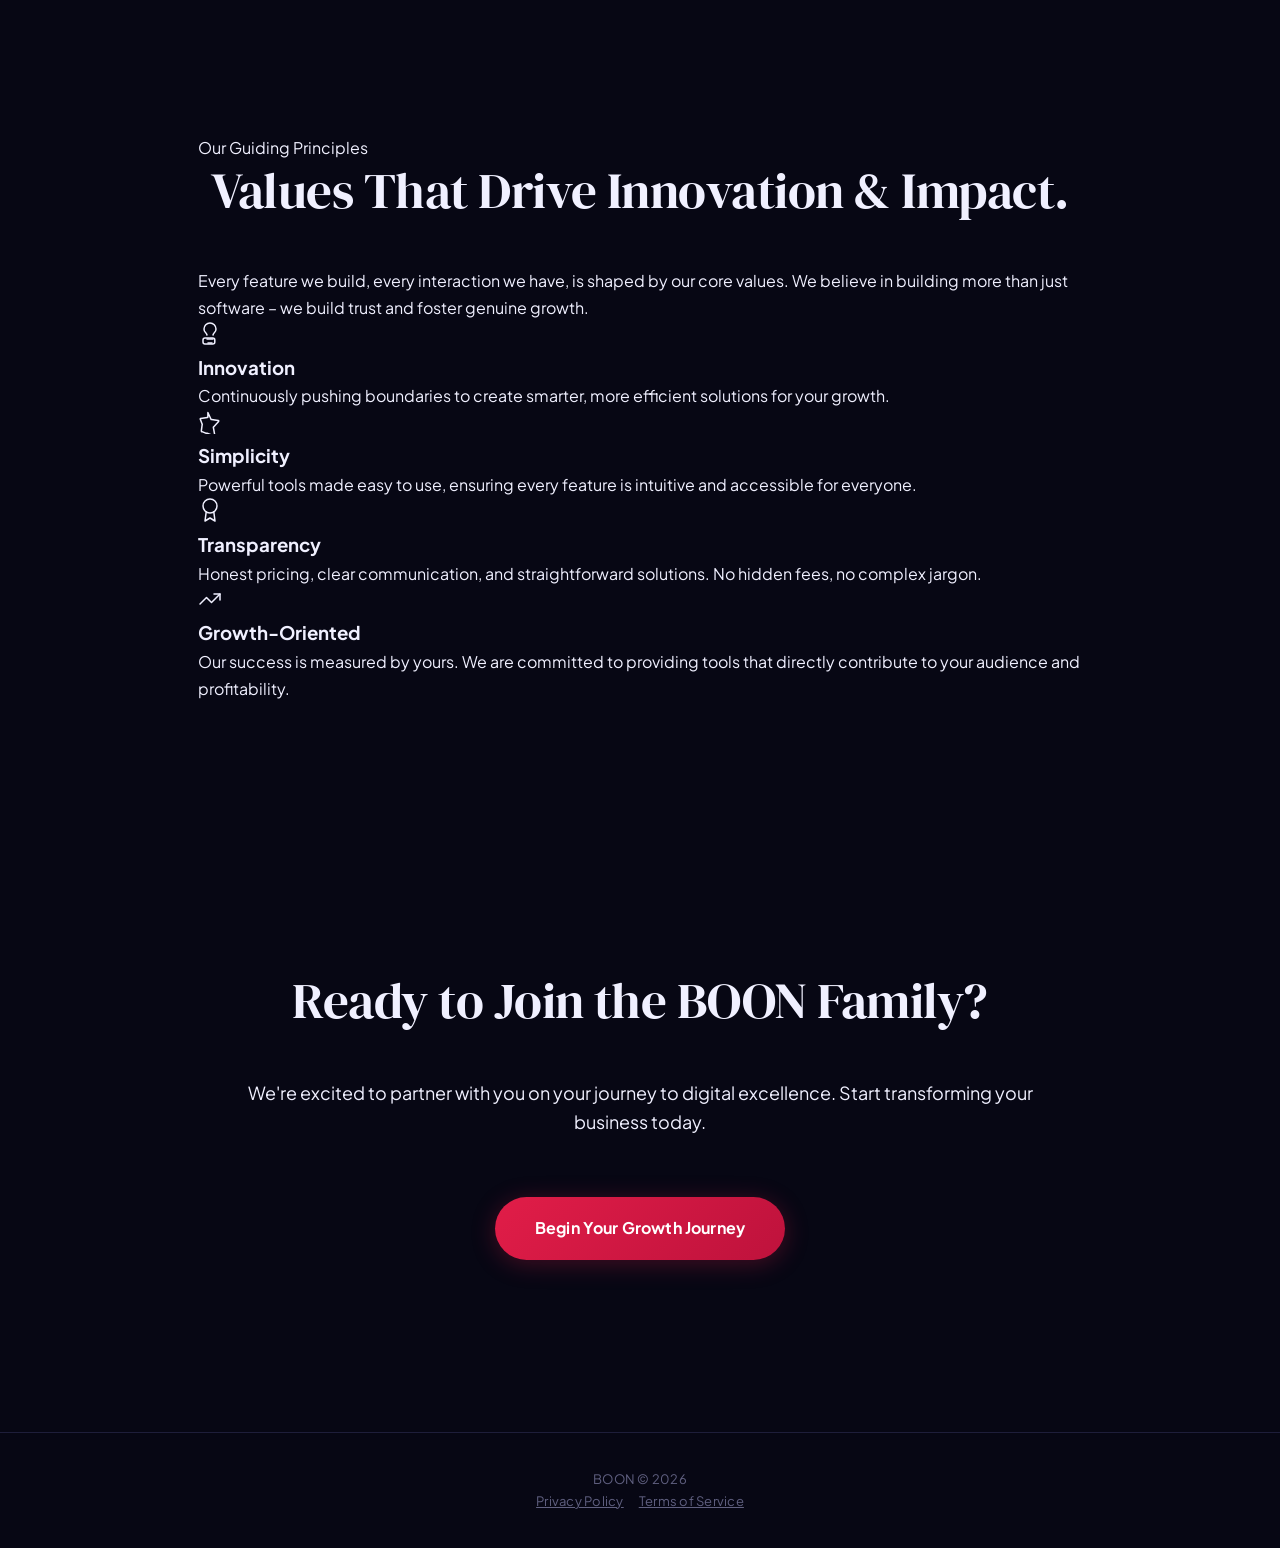
==== commit 289f3464: "Deploy about.html via FounderOS" ====
--- a/about.html
+++ b/about.html
@@ -14,7 +14,71 @@
 <link rel="stylesheet" href="style.css">
 </head>
 <body>
-<head><meta charset='UTF-8'><meta name='viewport' content='width=device-width, initial-scale=1.0'><title>BOON - SaaS Services for Solo Consumers</title></head><body><nav><div class='logo'>BOON</div><div class='nav-links'><a href='index.html'>Home</a><a href='services.html'>Services</a><a href='pricing.html'>Pricing</a><a href='about.html'>About</a><a href='contact.html'>Contact</a></div><button class='nav-cta' href='contact.html'>Get Started</button><button class='hamburger'><span></span><span></span><span></span></button></nav><section><h2>About Us</h2><p>BOON was founded to provide affordable and efficient SaaS services to solo consumers. Our mission is to help you achieve your goals and improve your profitability.</p></section><section id='cta'><h2>Ready to Unlock Your Potential?</h2><button class='btn' href='contact.html'>Start My Plan</button><div class='risk-reversal'>30-Day Money-Back Guarantee</div></section><footer>&copy; 2026 BOON. All rights reserved. <a href='#privacy'>Privacy Policy</a> <a href='#terms'>Terms of Service</a></footer><div class='sticky-mobile-cta'><button class='btn' href='contact.html'>Start My Plan</button></div></body>
-<script>document.querySelectorAll('.faq-item').forEach(function(item){item.addEventListener('click',function(){var answer=this.querySelector('.faq-answer');var chevron=this.querySelector('.faq-chevron');var isOpen=this.classList.contains('open');document.querySelectorAll('.faq-item').forEach(function(i){i.classList.remove('open');i.querySelector('.faq-answer').style.maxHeight='0';i.querySelector('.faq-chevron').textContent='+';});if(!isOpen){this.classList.add('open');answer.style.maxHeight=answer.scrollHeight+'px';chevron.textContent='×';}});});window.addEventListener('scroll',function(){document.querySelector('nav').classList.toggle('scrolled',window.scrollY>50);});</script>
+<nav>
+<a class="logo" href="index.html" style="display:flex;align-items:center;gap:10px;text-decoration:none;"><svg viewBox='0 0 48 48' width='48' height='48'>
+  <path fill="oklch(0.50 0.046 196)" d="M24 4c-6.627 0-12 5.373-12 12v16c0 6.627 5.373 12 12 12s12-5.373 12-12V16c0-6.627-5.373-12-12-12z"/>
+</svg><span style="font-family:var(--font-display,serif);font-size:22px;color:var(--text,#fff);">BOON</span></a>
+<div class="nav-links">
+<a href="index.html">Home</a>
+<a href="services.html">Services</a>
+<a href="pricing.html">Pricing</a>
+<a href="contact.html">Contact</a>
+<a href="about.html">About</a>
+<a href="vsl.html">Watch</a>
+</div>
+<a href="contact.html" class="nav-cta">Get Started</a>
+<button class="hamburger" aria-label="Menu"><span></span><span></span><span></span></button>
+</nav>
+<!DOCTYPE html><html lang='en'><head><meta charset='UTF-8'><meta name='viewport' content='width=device-width, initial-scale=1.0'><title>About BOON - Our Mission to Empower Creators</title><meta name='description' content='Discover the story behind BOON, our mission to empower solo creators and small businesses, and the values that drive our innovative SaaS solutions.'></head><body><div class='announce'><span>Unlock your potential · Achieve more with BOON · Rated 4.9&#9733;</span></div><main><section id='hero'><div class='wrap' style='text-align:center;'><div class='sec-head reveal' style='max-width:800px; margin-inline:auto;'><span class='eyebrow'>Our Story, Your Success</span><h1 class='serif'>Our Mission: Empowering Your Digital <em>Growth</em>.</h1><p class='p-sub' style='max-width:70ch; margin-inline:auto;'>Learn about the vision behind BOON and our commitment to helping solo creators and small businesses thrive online with intelligent automation.</p></div></div></section><section class='bg-sand'><div class='wrap'><div class='founder-photo reveal'><svg xmlns='http://www.w3.org/2000/svg' width='24' height='24' viewBox='0 0 24 24' fill='none' stroke='currentColor' stroke-width='1.5' stroke-linecap='round' stroke-linejoin='round' class='lucide lucide-user'><path d='M19 21v-2a4 4 0 0 0-4-4H9a4 4 0 0 0-4 4v2'/><circle cx='12' cy='7' r='4'/></svg></div><div class='sec-head reveal' style='text-align:center; max-width:720px; margin:0 auto 48px;'><h2 class='serif'>The Story Behind BOON.</h2><p style='color:var(--ink-soft); font-size:16.5px;'>BOON was founded with a simple, powerful idea: to democratize digital growth. We saw countless solo creators and small businesses struggling to keep up with the demands of online presence, often drowning in manual tasks and complex strategies. We believed there was a better way.</p><p style='color:var(--ink-soft); font-size:16.5px; margin-top:20px;'>Our founder, a veteran in digital marketing, experienced these challenges firsthand. Driven by the desire to empower others, they envisioned a platform that could automate the heavy lifting, provide clear insights, and make sophisticated growth strategies accessible to everyone, regardless of their budget or technical expertise.</p><p style='color:var(--ink-soft); font-size:16.5px; margin-top:20px;'>Today, BOON is the culmination of that vision. We are a passionate team dedicated to building intuitive, powerful software that helps our users not just survive, but truly thrive in the fast-paced digital world. Your success is our ultimate mission.</p></div></div></section><section><div class='wrap'><div class='sec-head reveal'><span class='eyebrow'>Our Guiding Principles</span><h2 class='serif'>Values That Drive Innovation & Impact.</h2><p>Every feature we build, every interaction we have, is shaped by our core values. We believe in building more than just software – we build trust and foster genuine growth.</p></div><div class='values-grid reveal'><div class='value-card'><svg xmlns='http://www.w3.org/2000/svg' width='24' height='24' viewBox='0 0 24 24' fill='none' stroke='currentColor' stroke-width='1.5' stroke-linecap='round' stroke-linejoin='round' class='lucide lucide-lightbulb'><path d='M15 14c.2-1 .7-1.7 1.5-2.5 1-.9 1.5-2.2 1.5-3.5A6 6 0 0 0 6 8c0 1.3.5 2.6 1.5 3.5.8.8 1.3 1.5 1.5 2.5'/><path d='M9 18h6'/><path d='M10 22h4'/><path d='M11 17H7a2 2 0 0 0-2 2v2a2 2 0 0 0 2 2h7.8a2 2 0 0 0 2-2v-2a2 2 0 0 0-2-2h-3'/></svg><h3>Innovation</h3><p>Continuously pushing boundaries to create smarter, more efficient solutions for your growth.</p></div><div class='value-card'><svg xmlns='http://www.w3.org/2000/svg' width='24' height='24' viewBox='0 0 24 24' fill='none' stroke='currentColor' stroke-width='1.5' stroke-linecap='round' stroke-linejoin='round' class='lucide lucide-sparkles'><path d='M9.9 2.5l3.1 6.8c.1.2.3.3.5.3l6.8.9c.4.1.6.6.3.9l-5 5.5c-.2.2-.3.5-.2.8l1.4 7.6c.1.4-.4.8-.8.6l-6.8-2.6c-.3-.1-.5-.1-.7.1L4 21.6c-.3.3-.8 0-.7-.4l.9-6.8c.1-.2 0-.5-.2-.7L2.4 9.4c-.3-.3-.2-.8.2-.9l6.8-.9c.2 0 .4-.2.5-.4z'/></svg><h3>Simplicity</h3><p>Powerful tools made easy to use, ensuring every feature is intuitive and accessible for everyone.</p></div><div class='value-card'><svg xmlns='http://www.w3.org/2000/svg' width='24' height='24' viewBox='0 0 24 24' fill='none' stroke='currentColor' stroke-width='1.5' stroke-linecap='round' stroke-linejoin='round' class='lucide lucide-award'><circle cx='12' cy='8' r='7'/><polyline points='8.21 13.89 7 23 12 20 17 23 15.79 13.89'/></svg><h3>Transparency</h3><p>Honest pricing, clear communication, and straightforward solutions. No hidden fees, no complex jargon.</p></div><div class='value-card'><svg xmlns='http://www.w3.org/2000/svg' width='24' height='24' viewBox='0 0 24 24' fill='none' stroke='currentColor' stroke-width='1.5' stroke-linecap='round' stroke-linejoin='round' class='lucide lucide-trending-up'><polyline points='22 7 13.5 15.5 8.5 10.5 2 17'/><polyline points='16 7 22 7 22 13'/></svg><h3>Growth-Oriented</h3><p>Our success is measured by yours. We are committed to providing tools that directly contribute to your audience and profitability.</p></div></div></div></section><section class='bg-sand'><div class='wrap' style='text-align:center; padding-block:clamp(48px,6vw,96px);'><div class='sec-head reveal' style='margin-bottom:40px; text-align:center; max-width:800px; margin-inline:auto;'><h2 class='serif'>Ready to Join the BOON Family?</h2><p style='font-size:18px; color:var(--ink-soft);'>We're excited to partner with you on your journey to digital excellence. Start transforming your business today.</p></div><a href='contact.html' class='btn btn-primary reveal' style='padding:18px 40px; font-size:16px; margin-top:20px;'>Begin Your Growth Journey</a></div></section></main><footer><div class='wrap'>BOON &copy; 2026<br><a href='#privacy' style='margin-right:15px; color:var(--ink-faint);'>Privacy Policy</a><a href='#terms' style='color:var(--ink-faint);'>Terms of Service</a></div></footer><div class='sticky-mobile-cta'><a href='contact.html' class='btn btn-primary'>Begin Your Growth Journey</a></div><script>
+// FAQ accordion
+document.querySelectorAll('.faq-item').forEach(function(item){
+  item.addEventListener('click',function(){
+    var answer=this.querySelector('.faq-answer');
+    var chevron=this.querySelector('.faq-chevron');
+    var isOpen=this.classList.contains('open');
+    document.querySelectorAll('.faq-item').forEach(function(i){
+      i.classList.remove('open');
+      i.querySelector('.faq-answer').style.maxHeight='0';
+      i.querySelector('.faq-chevron').textContent='+';
+    });
+    if(!isOpen){this.classList.add('open');answer.style.maxHeight=answer.scrollHeight+'px';chevron.textContent='×';}
+  });
+});
+// Nav scroll
+window.addEventListener('scroll',function(){document.querySelector('nav').classList.toggle('scrolled',window.scrollY>50);});
+// Hamburger menu
+var ham=document.querySelector('.hamburger');var nl=document.querySelector('.nav-links');if(ham&&nl){ham.addEventListener('click',function(){nl.classList.toggle('open');});}
+// Picker tabs (Note: Not used on about.html, but kept for full site JS)
+document.querySelectorAll('.picker-tab').forEach(function(tab){
+  tab.addEventListener('click',function(){
+    var target=this.dataset.tab;
+    document.querySelectorAll('.picker-tab').forEach(function(t){t.classList.remove('active');});
+    document.querySelectorAll('.picker-content').forEach(function(c){c.classList.remove('active');});
+    this.classList.add('active');
+    var el=document.getElementById(target);
+    if(el){el.classList.add('active');}
+  });
+});
+// Picker card select (Note: Not used on about.html, but kept for full site JS)
+document.querySelectorAll('.picker-card').forEach(function(card){
+  card.addEventListener('click',function(){
+    var parent=this.closest('.picker-content');
+    if(parent){parent.querySelectorAll('.picker-card').forEach(function(c){c.classList.remove('selected');});}
+    this.classList.add('selected');
+  });
+});
+// Reveal on scroll
+const revealElements = document.querySelectorAll('.reveal');
+const revealObserver = new IntersectionObserver((entries, observer) => {
+    entries.forEach(entry => {
+        if (entry.isIntersecting) {
+            entry.target.classList.add('in');
+            observer.unobserve(entry.target);
+        }
+    });
+}, { threshold: 0.1 });
+revealElements.forEach(el => revealObserver.observe(el));
+</script></body></html>
+<script>document.querySelectorAll('.faq-item').forEach(function(item){item.addEventListener('click',function(){var answer=this.querySelector('.faq-answer');var chevron=this.querySelector('.faq-chevron');var isOpen=this.classList.contains('open');document.querySelectorAll('.faq-item').forEach(function(i){i.classList.remove('open');i.querySelector('.faq-answer').style.maxHeight='0';i.querySelector('.faq-chevron').textContent='+';});if(!isOpen){this.classList.add('open');answer.style.maxHeight='2000px';chevron.textContent='×';}});});window.addEventListener('scroll',function(){document.querySelector('nav').classList.toggle('scrolled',window.scrollY>50);});</script>
 </body>
 </html>
--- a/style.css
+++ b/style.css
@@ -1,103 +1,105 @@
 @import url('https://fonts.googleapis.com/css2?family=DM+Serif+Display:ital@0;1&family=Plus+Jakarta+Sans:wght@300;400;500;600;700;800&display=swap');
-  :root {
-    --primary: #7C3AED;
-    --primary-hover: #6D28D9;
-    --primary-shadow: #7C3AED46;
-    --bg: #FAFAF7;
-    --bg-warm: #F3EDE0;
-    --surface: #FFFFFF;
-    --border: #E4DDD0;
-    --border-light: #EDE8E0;
-    --text: #171512;
-    --text-muted: #776D62;
-    --text-subtle: #A89D93;
-    --shadow-sm: 0 1px 3px rgba(23,21,18,0.06),0 1px 2px rgba(23,21,18,0.03);
-    --shadow: 0 4px 16px rgba(23,21,18,0.08),0 1px 4px rgba(23,21,18,0.04);
-    --shadow-hover: 0 12px 40px rgba(23,21,18,0.12),0 3px 10px rgba(23,21,18,0.06);
+:root {
+    --primary: #E11D48;
+    --primary-hover: #BE123C;
+    --primary-shadow: #E11D4846;
+    --bg: #070714;
+    --bg-card: #0E0E1F;
+    --bg-warm: #0A0A1A;
+    --surface: #13132A;
+    --border: #1E1E3A;
+    --border-light: #252545;
+    --text: #F0F0FF;
+    --text-muted: #9090B0;
+    --text-subtle: #606080;
+    --shadow-sm: 0 1px 3px rgba(0,0,0,0.5);
+    --shadow: 0 4px 16px rgba(0,0,0,0.6);
+    --shadow-hover: 0 12px 40px rgba(0,0,0,0.7);
     --radius: 14px;
     --font-display: 'DM Serif Display', serif;
     --font-body: 'Plus Jakarta Sans', sans-serif;
-  }
-  *,*::before,*::after{margin:0;padding:0;box-sizing:border-box;}
-  html{scroll-behavior:smooth;}
-  body{font-family:var(--font-body);background:var(--bg);color:var(--text);font-size:16px;line-height:1.65;-webkit-font-smoothing:antialiased;}
-  nav{position:sticky;top:0;background:rgba(250,250,247,0.92);backdrop-filter:blur(20px);-webkit-backdrop-filter:blur(20px);padding:18px 48px;display:flex;justify-content:space-between;align-items:center;z-index:1000;border-bottom:1px solid var(--border);transition:box-shadow 0.3s;}
-  nav.scrolled{box-shadow:0 4px 24px rgba(23,21,18,0.08);background:rgba(250,250,247,0.98);}
-  .logo{color:var(--text);font-family:var(--font-display);font-size:26px;font-weight:400;text-decoration:none;letter-spacing:0.04em;}
-  .nav-links{display:flex;gap:32px;align-items:center;}
-  .nav-links a{color:var(--text-muted);text-decoration:none;font-size:14px;font-weight:500;transition:color 0.18s;}
-  .nav-links a:hover{color:var(--text);}
-  .nav-cta{background:var(--text);color:#fff;padding:10px 22px;border-radius:100px;text-decoration:none;font-weight:600;font-size:13.5px;transition:background 0.18s,transform 0.15s;}
-  .nav-cta:hover{background:#2A2520;transform:translateY(-1px);}
-  .hamburger{display:none;flex-direction:column;gap:5px;background:none;border:none;cursor:pointer;padding:8px;}
-  .hamburger span{display:block;width:24px;height:2px;background:var(--text);border-radius:2px;transition:all 0.3s;}
-  #hero img,.hero-img,.hero img{max-height:70vh;width:100%;object-fit:cover;object-position:center top;display:block;}
-  #hero{position:relative;padding:120px 48px 110px;text-align:center;min-height:90vh;display:flex;flex-direction:column;justify-content:center;align-items:center;overflow:hidden;border-bottom:1px solid var(--border);background:radial-gradient(ellipse 90% 70% at 50% -10%,#7C3AED14 0%,transparent 55%),radial-gradient(ellipse 60% 50% at 90% 90%,rgba(184,133,47,0.07) 0%,transparent 50%),var(--bg);}
-  #hero::before{content:'';position:absolute;inset:0;background-image:radial-gradient(circle,rgba(23,21,18,0.14) 1px,transparent 1px);background-size:28px 28px;mask-image:radial-gradient(ellipse 75% 85% at 50% 50%,black 20%,transparent 100%);-webkit-mask-image:radial-gradient(ellipse 75% 85% at 50% 50%,black 20%,transparent 100%);opacity:0.25;pointer-events:none;}
-  #hero::after{content:'';position:absolute;width:700px;height:700px;border-radius:50%;border:1px solid #7C3AED12;top:50%;left:50%;transform:translate(-50%,-50%);pointer-events:none;box-shadow:0 0 0 60px #7C3AED06;}
-  #hero h1{font-family:var(--font-display);font-size:clamp(2.8rem,7vw,5.4rem);font-weight:400;line-height:1.08;max-width:840px;margin-bottom:28px;letter-spacing:-0.01em;position:relative;z-index:1;animation:fadeUp 0.7s ease both;}
-  #hero p{font-size:18px;color:var(--text-muted);max-width:520px;margin:0 auto 46px;line-height:1.72;position:relative;z-index:1;animation:fadeUp 0.7s 0.1s ease both;}
-  .trust-signal{font-size:12px;color:var(--text-subtle);margin-top:20px;font-weight:600;letter-spacing:0.08em;text-transform:uppercase;position:relative;z-index:1;animation:fadeUp 0.7s 0.3s ease both;}
-  .btn{display:inline-block;background:var(--primary);color:#fff;padding:17px 40px;border-radius:100px;text-decoration:none;font-size:16px;font-weight:700;border:none;cursor:pointer;transition:background 0.18s,transform 0.15s,box-shadow 0.18s;min-width:260px;letter-spacing:0.01em;position:relative;z-index:1;box-shadow:0 4px 24px var(--primary-shadow);animation:fadeUp 0.7s 0.2s ease both;}
-  .btn:hover{background:var(--primary-hover);transform:translateY(-2px);box-shadow:0 10px 36px var(--primary-shadow);}
-  .btn:active{transform:translateY(0);}
-  section{padding:96px 48px;max-width:980px;margin:0 auto;}
-  h2{font-family:var(--font-display);font-size:clamp(2rem,4.5vw,3.2rem);font-weight:400;margin-bottom:48px;text-align:center;letter-spacing:-0.01em;line-height:1.15;}
-  #about{text-align:center;font-size:18px;color:var(--text-muted);line-height:1.75;}
-  .service-cards{display:grid;grid-template-columns:1fr;gap:16px;margin-top:40px;}
-  @media(min-width:640px){.service-cards{grid-template-columns:repeat(auto-fit,minmax(280px,1fr));}}
-  .service-card{background:var(--surface);border:1px solid var(--border);border-radius:var(--radius);padding:36px;text-align:left;box-shadow:var(--shadow-sm);transition:box-shadow 0.25s,transform 0.2s,border-color 0.2s;}
-  .service-card:hover{box-shadow:var(--shadow-hover);transform:translateY(-3px);border-color:var(--border-light);}
-  .service-card h3{font-size:17.5px;font-weight:700;margin-bottom:12px;}
-  .service-card p{color:var(--text-muted);font-size:15.5px;margin:0;line-height:1.65;}
-  .service-card ul{list-style:none;margin-top:18px;}
-  .service-card ul li{color:var(--text-muted);font-size:14.5px;padding:7px 0;border-bottom:1px solid var(--border-light);display:flex;align-items:center;gap:10px;}
-  .service-card ul li:last-child{border-bottom:none;}
-  .service-card ul li::before{content:'';width:5px;height:5px;border-radius:50%;background:var(--primary);flex-shrink:0;}
-  .service-card .author{font-family:var(--font-display);font-style:italic;font-size:24px;color:var(--primary);margin-top:22px;display:block;}
-  #testimonials{position:relative;background:var(--bg-warm);border-radius:24px;padding:80px 56px;margin:0 auto;max-width:980px;overflow:hidden;}
-  #testimonials::before{content:'\201C';position:absolute;font-family:var(--font-display);font-size:320px;line-height:1;color:rgba(23,21,18,0.07);top:-30px;left:20px;pointer-events:none;user-select:none;}
-  .testimonial-card{background:var(--surface);border:1px solid rgba(228,221,208,0.8);border-radius:var(--radius);padding:32px 36px;margin-bottom:16px;box-shadow:var(--shadow-sm);position:relative;z-index:1;transition:box-shadow 0.22s,transform 0.18s;}
-  .testimonial-card:last-child{margin-bottom:0;}
-  .testimonial-card:hover{box-shadow:var(--shadow);transform:translateY(-1px);}
-  .testimonial-card p{font-style:italic;color:var(--text-muted);font-size:16.5px;margin-bottom:16px;line-height:1.72;}
-  .testimonial-card .author{font-weight:700;color:var(--text);font-size:12.5px;letter-spacing:0.06em;text-transform:uppercase;}
-  #faq{max-width:720px;}
-  .faq-item{border-bottom:1px solid var(--border);padding:28px 0;cursor:pointer;}
-  .faq-item:first-of-type{border-top:1px solid var(--border);}
-  .faq-question{font-size:17px;font-weight:700;display:flex;justify-content:space-between;align-items:center;gap:16px;}
-  .faq-chevron{font-size:20px;color:var(--text-muted);transition:transform 0.3s;flex-shrink:0;}
-  .faq-item.open .faq-chevron{transform:rotate(45deg);}
-  .faq-answer{color:var(--text-muted);font-size:15.5px;line-height:1.7;max-height:0;overflow:hidden;transition:max-height 0.35s ease,padding 0.3s;}
-  .faq-item.open .faq-answer{padding-top:14px;}
-  #cta{text-align:center;padding:112px 48px;background:radial-gradient(ellipse 80% 70% at 50% 50%,#7C3AED0f 0%,transparent 65%),var(--bg);}
-  .risk-reversal{color:var(--text-subtle);font-size:14.5px;margin-top:22px;}
-  .contact-form{display:flex;flex-direction:column;gap:14px;max-width:520px;margin:0 auto;}
-  .contact-form input,.contact-form textarea{width:100%;padding:15px 20px;border:1.5px solid var(--border);border-radius:10px;background:var(--surface);color:var(--text);font-size:15px;font-family:var(--font-body);transition:border-color 0.18s,box-shadow 0.18s;box-shadow:var(--shadow-sm);}
-  .contact-form input:focus,.contact-form textarea:focus{outline:none;border-color:var(--primary);box-shadow:0 0 0 3px var(--primary-shadow);}
-  .contact-form input::placeholder,.contact-form textarea::placeholder{color:var(--text-subtle);}
-  .contact-form textarea{min-height:140px;resize:vertical;}
-  .contact-form button{width:100%;min-width:0;}
-  footer{text-align:center;padding:36px;color:var(--text-subtle);font-size:13px;border-top:1px solid var(--border);background:var(--surface);letter-spacing:0.02em;}
-  .sticky-mobile-cta{display:none;}
-  @keyframes fadeUp{from{opacity:0;transform:translateY(18px);}to{opacity:1;transform:translateY(0);}}
-  @media(max-width:768px){
-  nav{flex-direction:column;gap:12px;padding:14px 20px;}
-  .nav-links{display:none;position:absolute;top:100%;left:0;right:0;background:rgba(250,250,247,0.98);flex-direction:column;gap:0;padding:16px 0;border-bottom:1px solid var(--border);}
-  .nav-links.open{display:flex;}
-  .nav-links a{padding:14px 24px;border-bottom:1px solid var(--border);}
-  .hamburger{display:flex;}
-  .nav-cta{display:none;}
-  #hero{padding:80px 20px;min-height:auto;}
-  #hero::after{width:320px;height:320px;}
-  section{padding:64px 20px;}
-  #testimonials{padding:52px 24px;border-radius:18px;}
-  #testimonials::before{font-size:200px;}
-  .testimonial-card{padding:24px;}
-  #cta{padding:80px 20px;}
-  .btn{min-width:0;width:100%;}
-  .sticky-mobile-cta{display:block;position:fixed;bottom:0;left:0;width:100%;background:rgba(250,250,247,0.96);backdrop-filter:blur(20px);-webkit-backdrop-filter:blur(20px);padding:12px 16px 20px;border-top:1px solid var(--border);z-index:999;}
-  .sticky-mobile-cta .btn{width:100%;text-align:center;font-size:16px;padding:16px;}
-  }
-  @media(min-width:769px){.sticky-mobile-cta{display:none;}}
-  +}
+*,*::before,*::after{margin:0;padding:0;box-sizing:border-box;}
+html{scroll-behavior:smooth;}
+body{font-family:var(--font-body);background:var(--bg);color:var(--text);font-size:16px;line-height:1.65;-webkit-font-smoothing:antialiased;}
+nav{position:sticky;top:0;background:rgba(7,7,20,0.92);backdrop-filter:blur(20px);-webkit-backdrop-filter:blur(20px);padding:18px 48px;display:flex;justify-content:space-between;align-items:center;z-index:1000;border-bottom:1px solid var(--border);transition:box-shadow 0.3s;}
+nav.scrolled{box-shadow:0 4px 24px rgba(0,0,0,0.6);}
+.logo{color:var(--text);font-family:var(--font-display);font-size:26px;font-weight:400;text-decoration:none;letter-spacing:0.04em;}
+.nav-links{display:flex;gap:32px;align-items:center;}
+.nav-links a{color:var(--text-muted);text-decoration:none;font-size:14px;font-weight:500;transition:color 0.18s;}
+.nav-links a:hover{color:var(--text);}
+.nav-cta{background:linear-gradient(135deg,#E11D48,#BE123C);color:#fff;padding:10px 22px;border-radius:100px;text-decoration:none;font-size:13.5px;transition:opacity 0.18s,transform 0.15s;}
+.nav-cta:hover{opacity:0.9;transform:translateY(-1px);}
+.hamburger{display:none;flex-direction:column;gap:5px;background:none;border:none;cursor:pointer;padding:8px;}
+.hamburger span{display:block;width:24px;height:2px;background:var(--text);border-radius:2px;transition:all 0.3s;}
+#hero img,.hero-img,.hero img{max-height:70vh;width:100%;object-fit:cover;object-position:center top;display:block;}
+#hero{position:relative;padding:120px 48px 110px;text-align:center;min-height:90vh;display:flex;flex-direction:column;justify-content:center;align-items:center;overflow:hidden;border-bottom:1px solid var(--border);background:radial-gradient(ellipse 100% 80% at 50% -20%,#E11D4828 0%,transparent 60%),radial-gradient(ellipse 60% 50% at 90% 90%,#BE123C1e 0%,transparent 50%),var(--bg);}
+#hero::before{content:'';position:absolute;inset:0;background-image:radial-gradient(circle,rgba(255,255,255,0.06) 1px,transparent 1px);background-size:32px 32px;mask-image:radial-gradient(ellipse 80% 90% at 50% 50%,black 20%,transparent 100%);-webkit-mask-image:radial-gradient(ellipse 80% 90% at 50% 50%,black 20%,transparent 100%);opacity:0.4;pointer-events:none;}
+#hero h1{font-family:var(--font-display);font-size:clamp(2.8rem,7vw,5.4rem);font-weight:400;line-height:1.08;max-width:840px;margin-bottom:28px;letter-spacing:-0.01em;background:linear-gradient(135deg,#fff 60%,#E11D48 100%);-webkit-background-clip:text;-webkit-text-fill-color:transparent;background-clip:text;position:relative;z-index:1;animation:fadeUp 0.7s ease both;}
+#hero p{font-size:18px;color:var(--text-muted);max-width:520px;margin:0 auto 46px;line-height:1.72;position:relative;z-index:1;animation:fadeUp 0.7s 0.1s ease both;}
+.trust-signal{font-size:12px;color:var(--text-subtle);margin-top:20px;font-weight:600;letter-spacing:0.08em;text-transform:uppercase;position:relative;z-index:1;animation:fadeUp 0.7s 0.3s ease both;}
+.btn{display:inline-block;background:linear-gradient(135deg,#E11D48,#BE123C);color:#fff;padding:17px 40px;border-radius:100px;text-decoration:none;font-size:16px;font-weight:700;border:none;cursor:pointer;transition:opacity 0.18s,transform 0.15s,box-shadow 0.18s;min-width:260px;letter-spacing:0.01em;position:relative;z-index:1;box-shadow:0 4px 24px var(--primary-shadow);animation:fadeUp 0.7s 0.2s ease both;}
+.btn:hover{opacity:0.92;transform:translateY(-2px);box-shadow:0 10px 36px var(--primary-shadow);}
+.btn:active{transform:translateY(0);}
+section{padding:96px 48px;max-width:980px;margin:0 auto;}
+h2{font-family:var(--font-display);font-size:clamp(2rem,4.5vw,3.2rem);font-weight:400;margin-bottom:48px;text-align:center;letter-spacing:-0.01em;line-height:1.15;}
+#about{text-align:center;font-size:18px;color:var(--text-muted);line-height:1.75;}
+.service-cards{display:grid;grid-template-columns:1fr;gap:16px;margin-top:40px;}
+@media(min-width:640px){.service-cards{grid-template-columns:repeat(auto-fit,minmax(280px,1fr));}}
+.service-card{background:var(--surface);border:1px solid var(--border);border-radius:var(--radius);padding:36px;text-align:left;box-shadow:var(--shadow-sm);transition:box-shadow 0.25s,transform 0.2s,border-color 0.2s;}
+.service-card:hover{box-shadow:var(--shadow-hover);transform:translateY(-3px);border-color:var(--border-light);}
+.service-card h3{font-size:17.5px;font-weight:700;margin-bottom:12px;}
+.service-card p{color:var(--text-muted);font-size:15.5px;margin:0;line-height:1.65;}
+.service-card ul{list-style:none;margin-top:18px;}
+.service-card ul li{color:var(--text-muted);font-size:14.5px;padding:7px 0;border-bottom:1px solid var(--border-light);display:flex;align-items:center;gap:10px;}
+.service-card ul li:last-child{border-bottom:none;}
+.service-card ul li::before{content:'';width:5px;height:5px;border-radius:50%;background:var(--primary);flex-shrink:0;}
+.service-card .author{font-family:var(--font-display);font-style:italic;font-size:24px;color:var(--primary);margin-top:22px;display:block;}
+#testimonials{position:relative;background:var(--bg-warm);border-radius:24px;padding:80px 56px;margin:0 auto;max-width:980px;overflow:hidden;border:1px solid var(--border);}
+#testimonials::before{content:'\201C';position:absolute;font-family:var(--font-display);font-size:320px;line-height:1;color:rgba(255,255,255,0.03);top:-30px;left:20px;pointer-events:none;user-select:none;}
+.testimonial-card{background:var(--bg-card);border:1px solid var(--border);border-radius:var(--radius);padding:32px 36px;margin-bottom:16px;box-shadow:var(--shadow-sm);position:relative;z-index:1;transition:box-shadow 0.22s,transform 0.18s;}
+.testimonial-card:last-child{margin-bottom:0;}
+.testimonial-card:hover{box-shadow:var(--shadow);transform:translateY(-1px);}
+.testimonial-card p{font-style:italic;color:var(--text-muted);font-size:16.5px;margin-bottom:16px;line-height:1.72;}
+.testimonial-card .author{font-weight:700;color:var(--primary);font-size:12.5px;letter-spacing:0.06em;text-transform:uppercase;}
+#faq{max-width:720px;}
+.faq-item{border-bottom:1px solid var(--border);padding:28px 0;cursor:pointer;}
+.faq-item:first-of-type{border-top:1px solid var(--border);}
+.faq-question{font-size:17px;font-weight:700;display:flex;justify-content:space-between;align-items:center;gap:16px;}
+.faq-chevron{font-size:20px;color:var(--text-muted);transition:transform 0.3s;flex-shrink:0;}
+.faq-item.open .faq-chevron{transform:rotate(45deg);}
+.faq-answer{color:var(--text-muted);font-size:15.5px;line-height:1.7;max-height:0;overflow:hidden;transition:max-height 0.5s ease,padding 0.3s;}
+.faq-item.open .faq-answer{padding-top:14px;max-height:2000px;}
+#cta{text-align:center;padding:112px 48px;background:radial-gradient(ellipse 80% 70% at 50% 50%,#E11D481e 0%,transparent 65%),var(--bg);}
+.risk-reversal{color:var(--text-subtle);font-size:14.5px;margin-top:22px;}
+.contact-form{display:flex;flex-direction:column;gap:14px;max-width:520px;margin:0 auto;}
+.contact-form input,.contact-form textarea{width:100%;padding:15px 20px;border:1.5px solid var(--border);border-radius:10px;background:var(--surface);color:var(--text);font-size:15px;font-family:var(--font-body);transition:border-color 0.18s,box-shadow 0.18s;}
+.contact-form input:focus,.contact-form textarea:focus{outline:none;border-color:var(--primary);box-shadow:0 0 0 3px var(--primary-shadow);}
+.contact-form input::placeholder,.contact-form textarea::placeholder{color:var(--text-subtle);}
+.contact-form textarea{min-height:140px;resize:vertical;}
+.contact-form button{width:100%;min-width:0;}
+footer{text-align:center;padding:36px;color:var(--text-subtle);font-size:13px;border-top:1px solid var(--border);letter-spacing:0.02em;}
+.sticky-mobile-cta{display:none;}
+@keyframes fadeUp{from{opacity:0;transform:translateY(18px);}to{opacity:1;transform:translateY(0);}}
+@media(max-width:768px){
+nav{flex-direction:column;gap:12px;padding:14px 20px;}
+.nav-links{display:none;position:absolute;top:100%;left:0;right:0;background:rgba(7,7,20,0.98);flex-direction:column;gap:0;padding:16px 0;border-bottom:1px solid var(--border);}
+.nav-links.open{display:flex;}
+.nav-links a{padding:14px 24px;border-bottom:1px solid var(--border);}
+.hamburger{display:flex;}
+.nav-cta{display:none;}
+#hero{padding:80px 20px;min-height:auto;}
+section{padding:64px 20px;}
+#testimonials{padding:52px 24px;border-radius:18px;}
+#testimonials::before{font-size:200px;}
+.testimonial-card{padding:24px;}
+#cta{padding:80px 20px;}
+.btn{min-width:0;width:100%;}
+.sticky-mobile-cta{display:block;position:fixed;bottom:0;left:0;width:100%;background:rgba(7,7,20,0.96);backdrop-filter:blur(20px);-webkit-backdrop-filter:blur(20px);padding:12px 16px 20px;border-top:1px solid var(--border);z-index:999;}
+.sticky-mobile-cta .btn{width:100%;text-align:center;font-size:16px;padding:16px;}
+}
+@media(min-width:769px){.sticky-mobile-cta{display:none;}}
+.product-hero-img{width:100%;height:480px;background:linear-gradient(135deg,var(--bg-card,#0D1526),var(--surface,#111C30));border-radius:20px;display:flex;align-items:center;justify-content:center;font-family:var(--font-display,serif);font-size:clamp(2rem,6vw,4rem);color:var(--primary);margin-top:32px;}
+.guarantee-section{background:var(--bg-card,#0D1526);border:1px solid var(--border);border-radius:16px;padding:48px;text-align:center;margin-top:48px;}
+.bundle-grid{display:grid;grid-template-columns:repeat(2,1fr);gap:24px;margin-top:32px;}
+@media(max-width:640px){.bundle-grid{grid-template-columns:1fr;}}
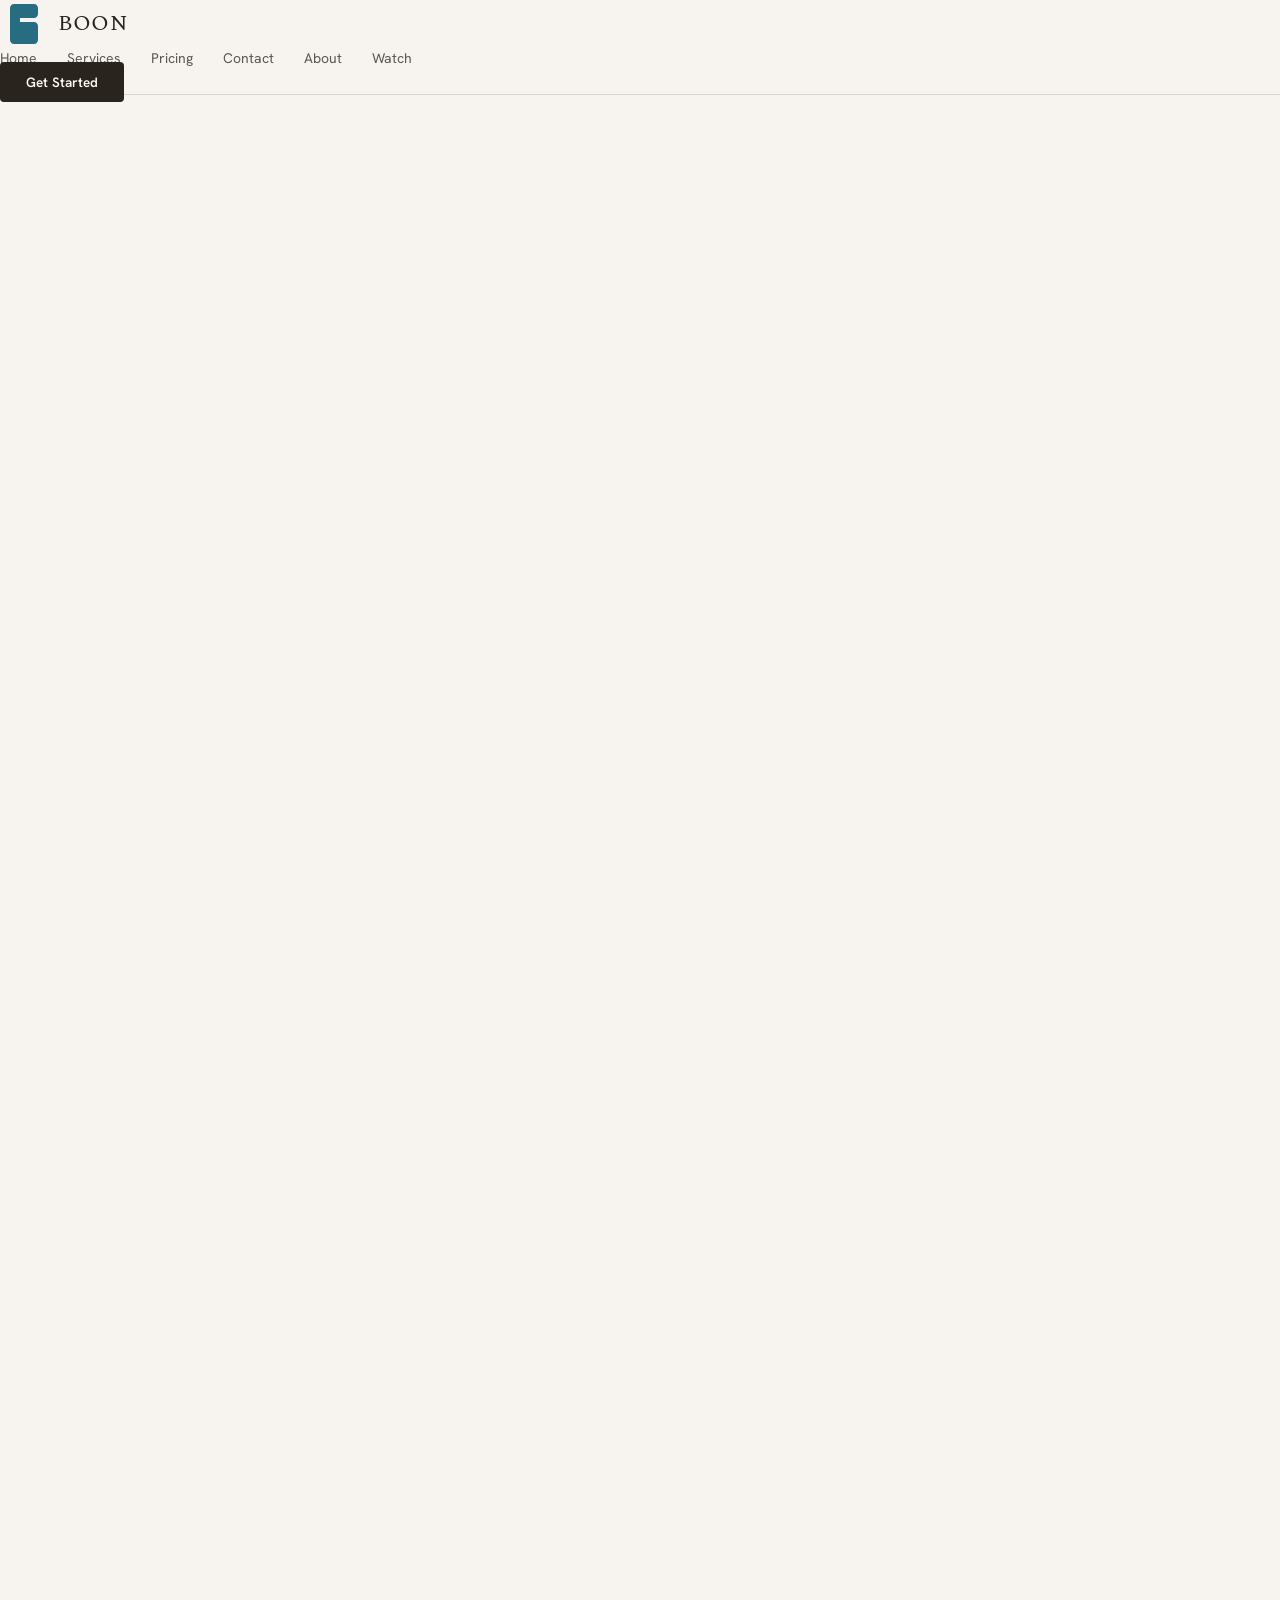
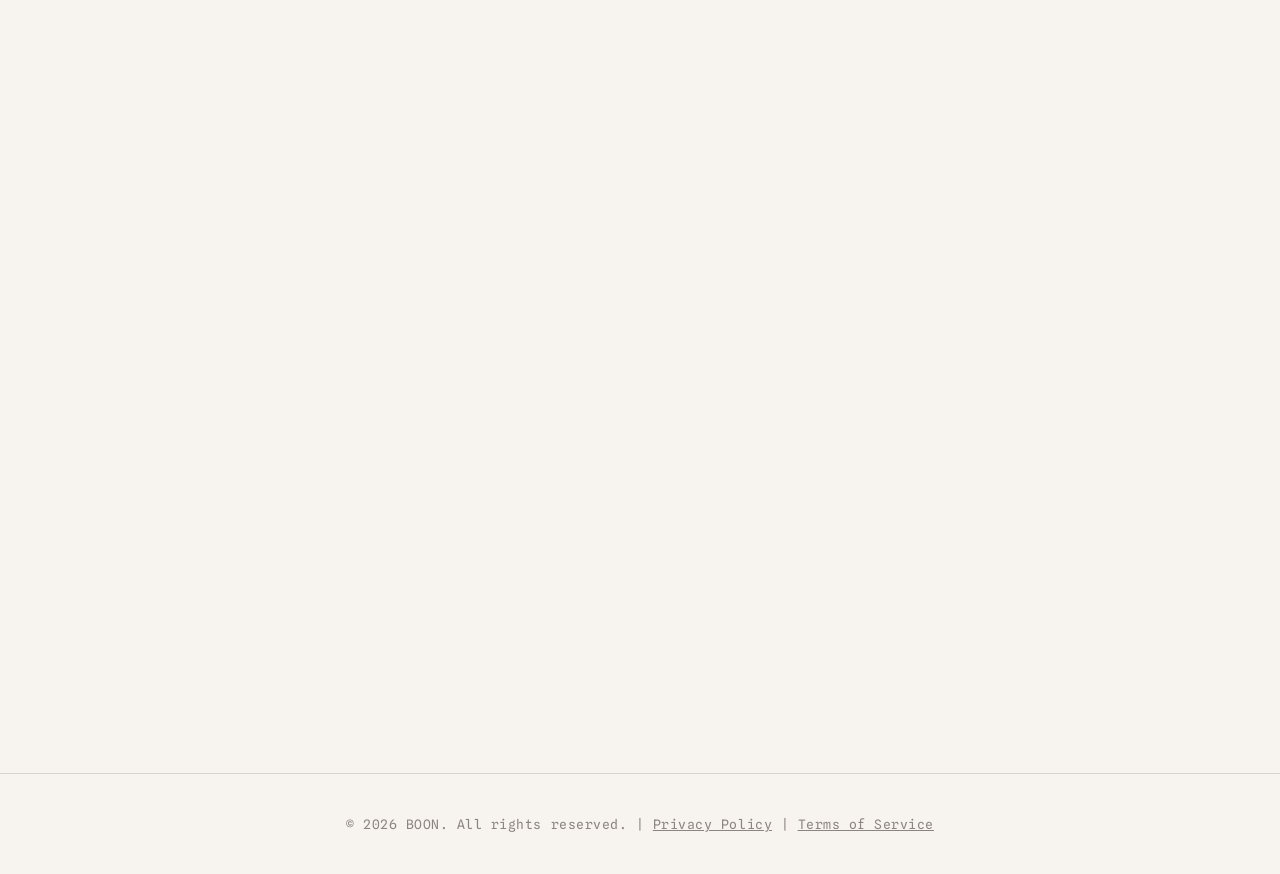
==== commit 6f012950: "Deploy about.html via FounderOS" ====
--- a/about.html
+++ b/about.html
@@ -15,8 +15,8 @@
 </head>
 <body>
 <nav>
-<a class="logo" href="index.html" style="display:flex;align-items:center;gap:10px;text-decoration:none;"><svg viewBox='0 0 48 48' width='48' height='48'>
-  <path fill="oklch(0.50 0.046 196)" d="M24 4c-6.627 0-12 5.373-12 12v16c0 6.627 5.373 12 12 12s12-5.373 12-12V16c0-6.627-5.373-12-12-12z"/>
+<a class="logo" href="index.html" style="display:flex;align-items:center;gap:10px;text-decoration:none;"><svg viewBox="0 0 48 48" width="48" height="48">
+  <path fill="oklch(0.50 0.075 220)" d="M14 4c-2.209 0-4 1.791-4 4v32c0 2.209 1.791 4 4 4h20c2.209 0 4-1.791 4-4V26c0-2.209-1.791-4-4-4H20v-4h14c2.209 0 4-1.791 4-4V8c0-2.209-1.791-4-4-4H14z"/>
 </svg><span style="font-family:var(--font-display,serif);font-size:22px;color:var(--text,#fff);">BOON</span></a>
 <div class="nav-links">
 <a href="index.html">Home</a>
@@ -29,56 +29,96 @@
 <a href="contact.html" class="nav-cta">Get Started</a>
 <button class="hamburger" aria-label="Menu"><span></span><span></span><span></span></button>
 </nav>
-<!DOCTYPE html><html lang='en'><head><meta charset='UTF-8'><meta name='viewport' content='width=device-width, initial-scale=1.0'><title>About BOON - Our Mission to Empower Creators</title><meta name='description' content='Discover the story behind BOON, our mission to empower solo creators and small businesses, and the values that drive our innovative SaaS solutions.'></head><body><div class='announce'><span>Unlock your potential · Achieve more with BOON · Rated 4.9&#9733;</span></div><main><section id='hero'><div class='wrap' style='text-align:center;'><div class='sec-head reveal' style='max-width:800px; margin-inline:auto;'><span class='eyebrow'>Our Story, Your Success</span><h1 class='serif'>Our Mission: Empowering Your Digital <em>Growth</em>.</h1><p class='p-sub' style='max-width:70ch; margin-inline:auto;'>Learn about the vision behind BOON and our commitment to helping solo creators and small businesses thrive online with intelligent automation.</p></div></div></section><section class='bg-sand'><div class='wrap'><div class='founder-photo reveal'><svg xmlns='http://www.w3.org/2000/svg' width='24' height='24' viewBox='0 0 24 24' fill='none' stroke='currentColor' stroke-width='1.5' stroke-linecap='round' stroke-linejoin='round' class='lucide lucide-user'><path d='M19 21v-2a4 4 0 0 0-4-4H9a4 4 0 0 0-4 4v2'/><circle cx='12' cy='7' r='4'/></svg></div><div class='sec-head reveal' style='text-align:center; max-width:720px; margin:0 auto 48px;'><h2 class='serif'>The Story Behind BOON.</h2><p style='color:var(--ink-soft); font-size:16.5px;'>BOON was founded with a simple, powerful idea: to democratize digital growth. We saw countless solo creators and small businesses struggling to keep up with the demands of online presence, often drowning in manual tasks and complex strategies. We believed there was a better way.</p><p style='color:var(--ink-soft); font-size:16.5px; margin-top:20px;'>Our founder, a veteran in digital marketing, experienced these challenges firsthand. Driven by the desire to empower others, they envisioned a platform that could automate the heavy lifting, provide clear insights, and make sophisticated growth strategies accessible to everyone, regardless of their budget or technical expertise.</p><p style='color:var(--ink-soft); font-size:16.5px; margin-top:20px;'>Today, BOON is the culmination of that vision. We are a passionate team dedicated to building intuitive, powerful software that helps our users not just survive, but truly thrive in the fast-paced digital world. Your success is our ultimate mission.</p></div></div></section><section><div class='wrap'><div class='sec-head reveal'><span class='eyebrow'>Our Guiding Principles</span><h2 class='serif'>Values That Drive Innovation & Impact.</h2><p>Every feature we build, every interaction we have, is shaped by our core values. We believe in building more than just software – we build trust and foster genuine growth.</p></div><div class='values-grid reveal'><div class='value-card'><svg xmlns='http://www.w3.org/2000/svg' width='24' height='24' viewBox='0 0 24 24' fill='none' stroke='currentColor' stroke-width='1.5' stroke-linecap='round' stroke-linejoin='round' class='lucide lucide-lightbulb'><path d='M15 14c.2-1 .7-1.7 1.5-2.5 1-.9 1.5-2.2 1.5-3.5A6 6 0 0 0 6 8c0 1.3.5 2.6 1.5 3.5.8.8 1.3 1.5 1.5 2.5'/><path d='M9 18h6'/><path d='M10 22h4'/><path d='M11 17H7a2 2 0 0 0-2 2v2a2 2 0 0 0 2 2h7.8a2 2 0 0 0 2-2v-2a2 2 0 0 0-2-2h-3'/></svg><h3>Innovation</h3><p>Continuously pushing boundaries to create smarter, more efficient solutions for your growth.</p></div><div class='value-card'><svg xmlns='http://www.w3.org/2000/svg' width='24' height='24' viewBox='0 0 24 24' fill='none' stroke='currentColor' stroke-width='1.5' stroke-linecap='round' stroke-linejoin='round' class='lucide lucide-sparkles'><path d='M9.9 2.5l3.1 6.8c.1.2.3.3.5.3l6.8.9c.4.1.6.6.3.9l-5 5.5c-.2.2-.3.5-.2.8l1.4 7.6c.1.4-.4.8-.8.6l-6.8-2.6c-.3-.1-.5-.1-.7.1L4 21.6c-.3.3-.8 0-.7-.4l.9-6.8c.1-.2 0-.5-.2-.7L2.4 9.4c-.3-.3-.2-.8.2-.9l6.8-.9c.2 0 .4-.2.5-.4z'/></svg><h3>Simplicity</h3><p>Powerful tools made easy to use, ensuring every feature is intuitive and accessible for everyone.</p></div><div class='value-card'><svg xmlns='http://www.w3.org/2000/svg' width='24' height='24' viewBox='0 0 24 24' fill='none' stroke='currentColor' stroke-width='1.5' stroke-linecap='round' stroke-linejoin='round' class='lucide lucide-award'><circle cx='12' cy='8' r='7'/><polyline points='8.21 13.89 7 23 12 20 17 23 15.79 13.89'/></svg><h3>Transparency</h3><p>Honest pricing, clear communication, and straightforward solutions. No hidden fees, no complex jargon.</p></div><div class='value-card'><svg xmlns='http://www.w3.org/2000/svg' width='24' height='24' viewBox='0 0 24 24' fill='none' stroke='currentColor' stroke-width='1.5' stroke-linecap='round' stroke-linejoin='round' class='lucide lucide-trending-up'><polyline points='22 7 13.5 15.5 8.5 10.5 2 17'/><polyline points='16 7 22 7 22 13'/></svg><h3>Growth-Oriented</h3><p>Our success is measured by yours. We are committed to providing tools that directly contribute to your audience and profitability.</p></div></div></div></section><section class='bg-sand'><div class='wrap' style='text-align:center; padding-block:clamp(48px,6vw,96px);'><div class='sec-head reveal' style='margin-bottom:40px; text-align:center; max-width:800px; margin-inline:auto;'><h2 class='serif'>Ready to Join the BOON Family?</h2><p style='font-size:18px; color:var(--ink-soft);'>We're excited to partner with you on your journey to digital excellence. Start transforming your business today.</p></div><a href='contact.html' class='btn btn-primary reveal' style='padding:18px 40px; font-size:16px; margin-top:20px;'>Begin Your Growth Journey</a></div></section></main><footer><div class='wrap'>BOON &copy; 2026<br><a href='#privacy' style='margin-right:15px; color:var(--ink-faint);'>Privacy Policy</a><a href='#terms' style='color:var(--ink-faint);'>Terms of Service</a></div></footer><div class='sticky-mobile-cta'><a href='contact.html' class='btn btn-primary'>Begin Your Growth Journey</a></div><script>
-// FAQ accordion
-document.querySelectorAll('.faq-item').forEach(function(item){
-  item.addEventListener('click',function(){
-    var answer=this.querySelector('.faq-answer');
-    var chevron=this.querySelector('.faq-chevron');
-    var isOpen=this.classList.contains('open');
-    document.querySelectorAll('.faq-item').forEach(function(i){
-      i.classList.remove('open');
-      i.querySelector('.faq-answer').style.maxHeight='0';
-      i.querySelector('.faq-chevron').textContent='+';
-    });
-    if(!isOpen){this.classList.add('open');answer.style.maxHeight=answer.scrollHeight+'px';chevron.textContent='×';}
-  });
-});
-// Nav scroll
-window.addEventListener('scroll',function(){document.querySelector('nav').classList.toggle('scrolled',window.scrollY>50);});
-// Hamburger menu
-var ham=document.querySelector('.hamburger');var nl=document.querySelector('.nav-links');if(ham&&nl){ham.addEventListener('click',function(){nl.classList.toggle('open');});}
-// Picker tabs (Note: Not used on about.html, but kept for full site JS)
-document.querySelectorAll('.picker-tab').forEach(function(tab){
-  tab.addEventListener('click',function(){
-    var target=this.dataset.tab;
-    document.querySelectorAll('.picker-tab').forEach(function(t){t.classList.remove('active');});
-    document.querySelectorAll('.picker-content').forEach(function(c){c.classList.remove('active');});
-    this.classList.add('active');
-    var el=document.getElementById(target);
-    if(el){el.classList.add('active');}
-  });
-});
-// Picker card select (Note: Not used on about.html, but kept for full site JS)
-document.querySelectorAll('.picker-card').forEach(function(card){
-  card.addEventListener('click',function(){
-    var parent=this.closest('.picker-content');
-    if(parent){parent.querySelectorAll('.picker-card').forEach(function(c){c.classList.remove('selected');});}
-    this.classList.add('selected');
-  });
-});
-// Reveal on scroll
-const revealElements = document.querySelectorAll('.reveal');
-const revealObserver = new IntersectionObserver((entries, observer) => {
-    entries.forEach(entry => {
-        if (entry.isIntersecting) {
-            entry.target.classList.add('in');
-            observer.unobserve(entry.target);
-        }
-    });
-}, { threshold: 0.1 });
-revealElements.forEach(el => revealObserver.observe(el));
-</script></body></html>
+<section class="reveal">
+      <h2 style="text-align:center;">Our Story: Born From a Need for Clarity</h2>
+      <p class="section-sub">BOON was founded by a solo entrepreneur who understands the chaos of a cluttered workspace. We believe your environment directly impacts your ability to focus and thrive.</p>
+      <div style="display:grid;grid-template-columns:1fr;gap:40px;">
+        <div style="text-align:center;">
+          <div style="width:180px;height:180px;background:var(--sand-2);border-radius:50%;margin:0 auto 20px;display:grid;place-items:center;color:var(--ocean-deep);">
+            <svg width="80" height="80" viewBox="0 0 24 24" fill="none" stroke="currentColor" stroke-width="1.5" stroke-linecap="round" stroke-linejoin="round"><path d="M12 2a5 5 0 1 0 0 10 5 5 0 0 0 0-10zM12 14s6 0 6 4V22H6v-4c0-4 6-4 6-4z"/></svg>
+          </div>
+          <h3 style="font-family:var(--font-display);font-size:28px;color:var(--ocean-deep);margin-bottom:10px;">Meet Liam O'Connell, Founder of BOON</h3>
+          <p style="font-size:16px;color:var(--ink-soft);max-width:600px;margin:0 auto;">As a freelance software developer, Liam struggled with scattered tools and constant distractions. He envisioned a solution that brought order and beauty to his desk, leading to the creation of the BOON Productivity Hub. His goal: to empower fellow solo creators to achieve their best work without the usual desktop chaos.</p>
+        </div>
+        <div>
+          <p style="font-size:16px;color:var(--ink-soft);margin-bottom:20px;line-height:1.75;">From that initial spark, BOON has grown into a movement dedicated to mindful productivity. We design for clarity, craft for durability, and innovate for impact. Every BOON product reflects a commitment to empowering individuals to take control of their work environment and, in turn, their professional success.</p>
+          <p style="font-size:16px;color:var(--ink-soft);margin-bottom:20px;line-height:1.75;">We believe a well-organized space is a clear mind. It's about more than just holding your pens or charging your phone; it's about creating a sanctuary where creativity flourishes and tasks are tackled with unparalleled focus. Join us in building a world where every desk is a launchpad for innovation.</p>
+        </div>
+      </div>
+    </section>
+    <section class="reveal" style="background:var(--sand-2);">
+      <h2 style="text-align:center;">Our Core Values</h2>
+      <p class="section-sub">These principles guide everything we do, from design to customer support.</p>
+      <div class="service-cards" style="margin-top:40px;">
+        <div class="service-card" style="text-align:center;">
+          <div class="fi" style="margin:0 auto 15px;"><svg width="24" height="24" viewBox="0 0 24 24" fill="none" stroke="currentColor" stroke-width="2" stroke-linecap="round" stroke-linejoin="round"><path d="M10.29 3.86L1.82 18a2 2 0 0 0 1.71 3h16.94a2 2 0 0 0 1.71-3L13.71 3.86a2 2 0 0 0-3.42 0z"/><line x1="12" y1="9" x2="12" y2="13"/><line x1="12" y1="17" x2="12" y2="17"/></svg></div>
+          <h3>Mindful Design</h3>
+          <p>Creating products that seamlessly blend aesthetic beauty with practical utility, promoting calm and focus.</p>
+        </div>
+        <div class="service-card" style="text-align:center;">
+          <div class="fi" style="margin:0 auto 15px;"><svg width="24" height="24" viewBox="0 0 24 24" fill="none" stroke="currentColor" stroke-width="2" stroke-linecap="round" stroke-linejoin="round"><polyline points="16 18 22 12 16 6"/><polyline points="8 6 2 12 8 18"/></svg></div>
+          <h3>Lasting Quality</h3>
+          <p>Utilizing sustainable, premium materials to craft durable products designed to withstand the test of time.</p>
+        </div>
+        <div class="service-card" style="text-align:center;">
+          <div class="fi" style="margin:0 auto 15px;"><svg width="24" height="24" viewBox="0 0 24 24" fill="none" stroke="currentColor" stroke-width="2" stroke-linecap="round" stroke-linejoin="round"><path d="M20 6L9 17L4 12"/></svg></div>
+          <h3>Empowering Productivity</h3>
+          <p>Helping solo professionals declutter their minds and spaces, enabling them to achieve greater impact and success.</p>
+        </div>
+      </div>
+    </section>
+    <section class="reveal" style="text-align:center;">
+      <h2 style="font-size:clamp(2.5rem,5.5vw,4.5rem);margin-bottom:20px;">Ready to Join the BOON Family?</h2>
+      <p class="section-sub" style="max-width:600px;">Experience the BOON difference and elevate your workspace today. We're excited to welcome you.</p>
+      <a href="pricing.html" class="btn btn-primary" style="margin-top:30px;min-width:280px;">Shop Our Products</a>
+    </section>
+    <footer>
+      <div class="wrap">
+        <p>&copy; 2026 BOON. All rights reserved. | <a href="#privacy" style="text-decoration:underline;">Privacy Policy</a> | <a href="#terms" style="text-decoration:underline;">Terms of Service</a></p>
+      </div>
+    </footer>
+    <script>
+      // FAQ accordion
+      document.querySelectorAll('.faq-item').forEach(function(item){
+        item.addEventListener('click',function(){
+          var answer=this.querySelector('.faq-answer');
+          var chevron=this.querySelector('.faq-chevron');
+          var isOpen=this.classList.contains('open');
+          document.querySelectorAll('.faq-item').forEach(function(i){
+            i.classList.remove('open');
+            i.querySelector('.faq-answer').style.maxHeight='0';
+            i.querySelector('.faq-chevron').textContent='+';
+          });
+          if(!isOpen){this.classList.add('open');answer.style.maxHeight=answer.scrollHeight+'px';chevron.textContent='\\u00d7';}
+        });
+      });
+      // Nav scroll
+      window.addEventListener('scroll',function(){document.querySelector('nav').classList.toggle('scrolled',window.scrollY>50);});
+      // Hamburger menu
+      var ham=document.querySelector('.hamburger');var nl=document.querySelector('.nav-links');if(ham&&nl){ham.addEventListener('click',function(){nl.classList.toggle('open');});}
+      // Picker tabs
+      document.querySelectorAll('.picker-tab').forEach(function(tab){
+        tab.addEventListener('click',function(){
+          var target=this.dataset.tab;
+          document.querySelectorAll('.picker-tab').forEach(function(t){t.classList.remove('active');});
+          document.querySelectorAll('.picker-content').forEach(function(c){c.classList.remove('active');});
+          this.classList.add('active');
+          var el=document.getElementById(target);
+          if(el){el.classList.add('active');}
+        });
+      });
+      // Picker card select
+      document.querySelectorAll('.picker-card').forEach(function(card){
+        card.addEventListener('click',function(){
+          var parent=this.closest('.picker-content');
+          if(parent){parent.querySelectorAll('.picker-card').forEach(function(c){c.classList.remove('selected');});}
+          this.classList.add('selected');
+        });
+      });
+    </script>
+    <div class="sticky-mobile-cta">
+      <a href="checkout.html" class="btn btn-primary">Add to Cart - £149.00</a>
+    </div>
 <script>document.querySelectorAll('.faq-item').forEach(function(item){item.addEventListener('click',function(){var answer=this.querySelector('.faq-answer');var chevron=this.querySelector('.faq-chevron');var isOpen=this.classList.contains('open');document.querySelectorAll('.faq-item').forEach(function(i){i.classList.remove('open');i.querySelector('.faq-answer').style.maxHeight='0';i.querySelector('.faq-chevron').textContent='+';});if(!isOpen){this.classList.add('open');answer.style.maxHeight='2000px';chevron.textContent='×';}});});window.addEventListener('scroll',function(){document.querySelector('nav').classList.toggle('scrolled',window.scrollY>50);});</script>
 </body>
 </html>
--- a/style.css
+++ b/style.css
@@ -1,105 +1,249 @@
-@import url('https://fonts.googleapis.com/css2?family=DM+Serif+Display:ital@0;1&family=Plus+Jakarta+Sans:wght@300;400;500;600;700;800&display=swap');
+@import url('https://fonts.googleapis.com/css2?family=Spectral:ital,wght@0,300;0,400;1,300;1,400&family=Hanken+Grotesk:wght@400;500;600;700&family=Spline+Sans+Mono:wght@400;500&display=swap');
 :root {
-    --primary: #E11D48;
-    --primary-hover: #BE123C;
-    --primary-shadow: #E11D4846;
-    --bg: #070714;
-    --bg-card: #0E0E1F;
-    --bg-warm: #0A0A1A;
-    --surface: #13132A;
-    --border: #1E1E3A;
-    --border-light: #252545;
-    --text: #F0F0FF;
-    --text-muted: #9090B0;
-    --text-subtle: #606080;
-    --shadow-sm: 0 1px 3px rgba(0,0,0,0.5);
-    --shadow: 0 4px 16px rgba(0,0,0,0.6);
-    --shadow-hover: 0 12px 40px rgba(0,0,0,0.7);
-    --radius: 14px;
-    --font-display: 'DM Serif Display', serif;
-    --font-body: 'Plus Jakarta Sans', sans-serif;
+    --primary: oklch(0.50 0.046 196);
+    --primary-hover: oklch(0.42 0.046 196);
+    --sand-bg: oklch(0.966 0.008 78);
+    --sand-2:  oklch(0.945 0.011 78);
+    --sand-3:  oklch(0.915 0.013 78);
+    --paper:   oklch(0.988 0.006 86);
+    --ink:     oklch(0.265 0.012 62);
+    --ink-soft:oklch(0.46 0.012 62);
+    --ink-faint:oklch(0.62 0.01 62);
+    --line:    oklch(0.872 0.009 78);
+    --line-2:  oklch(0.82 0.011 78);
+    --accent:  oklch(0.60 0.046 196);
+    --accent-d:oklch(0.50 0.046 196);
+    --clay:    oklch(0.60 0.046 48);
+    --ink-dark:oklch(0.205 0.012 62);
+    --ff-serif: "Spectral", Georgia, serif;
+    --ff-sans:  "Hanken Grotesk", system-ui, -apple-system, sans-serif;
+    --ff-mono:  "Spline Sans Mono", ui-monospace, monospace;
+    --maxw: 1280px;
+    --gut: clamp(18px, 5vw, 64px);
+    --radius: 4px;
+    --shadow-soft: 0 1px 2px oklch(0.4 0.02 62 / 0.04), 0 8px 30px oklch(0.4 0.02 62 / 0.06);
+    --font-display: "Spectral", Georgia, serif;
+    --font-body: "Hanken Grotesk", system-ui, sans-serif;
+    --bg: oklch(0.966 0.008 78);
+    --bg-2: oklch(0.945 0.011 78);
+    --bg-card: oklch(0.988 0.006 86);
+    --border: oklch(0.872 0.009 78);
+    --border-bright: oklch(0.82 0.011 78);
+    --text: oklch(0.265 0.012 62);
+    --text-muted: oklch(0.46 0.012 62);
+    --text-subtle: oklch(0.62 0.01 62);
 }
-*,*::before,*::after{margin:0;padding:0;box-sizing:border-box;}
-html{scroll-behavior:smooth;}
-body{font-family:var(--font-body);background:var(--bg);color:var(--text);font-size:16px;line-height:1.65;-webkit-font-smoothing:antialiased;}
-nav{position:sticky;top:0;background:rgba(7,7,20,0.92);backdrop-filter:blur(20px);-webkit-backdrop-filter:blur(20px);padding:18px 48px;display:flex;justify-content:space-between;align-items:center;z-index:1000;border-bottom:1px solid var(--border);transition:box-shadow 0.3s;}
-nav.scrolled{box-shadow:0 4px 24px rgba(0,0,0,0.6);}
-.logo{color:var(--text);font-family:var(--font-display);font-size:26px;font-weight:400;text-decoration:none;letter-spacing:0.04em;}
-.nav-links{display:flex;gap:32px;align-items:center;}
-.nav-links a{color:var(--text-muted);text-decoration:none;font-size:14px;font-weight:500;transition:color 0.18s;}
-.nav-links a:hover{color:var(--text);}
-.nav-cta{background:linear-gradient(135deg,#E11D48,#BE123C);color:#fff;padding:10px 22px;border-radius:100px;text-decoration:none;font-size:13.5px;transition:opacity 0.18s,transform 0.15s;}
-.nav-cta:hover{opacity:0.9;transform:translateY(-1px);}
+*,*::before,*::after{box-sizing:border-box;margin:0;padding:0;}
+html{scroll-behavior:smooth;-webkit-text-size-adjust:100%;}
+body{font-family:var(--ff-sans);background:var(--sand-bg);color:var(--ink);line-height:1.55;font-size:16px;-webkit-font-smoothing:antialiased;overflow-x:hidden;}
+img{max-width:100%;display:block;}
+a{color:inherit;text-decoration:none;}
+button{font-family:inherit;cursor:pointer;border:none;background:none;color:inherit;}
+.wrap{max-width:var(--maxw);margin:0 auto;padding-inline:var(--gut);}
+.eyebrow{font-family:var(--ff-mono);font-size:11.5px;letter-spacing:0.22em;text-transform:uppercase;color:var(--ink-faint);font-weight:500;}
+.serif{font-family:var(--ff-serif);font-weight:300;line-height:1.06;letter-spacing:-0.01em;}
+.announce{background:var(--ink-dark);color:oklch(0.92 0.01 78);font-family:var(--ff-mono);font-size:11.5px;letter-spacing:0.12em;text-transform:uppercase;text-align:center;padding:9px 16px;}
+nav{position:sticky;top:0;z-index:60;background:oklch(0.966 0.008 78 / 0.82);backdrop-filter:blur(14px) saturate(1.2);border-bottom:1px solid var(--line);}
+.nav-inner{display:flex;align-items:center;justify-content:space-between;height:64px;max-width:var(--maxw);margin:0 auto;padding-inline:var(--gut);}
+.logo{font-family:var(--ff-serif);font-size:25px;letter-spacing:0.02em;color:var(--ink);}
+.nav-links{display:flex;gap:30px;font-size:14px;}
+.nav-links a{color:var(--ink-soft);transition:color .2s;}
+.nav-links a:hover{color:var(--ink);}
+.nav-cta{background:var(--ink);color:var(--paper);padding:11px 26px;border-radius:var(--radius);font-size:13.5px;font-weight:600;transition:background .2s;}
+.nav-cta:hover{background:var(--ink-dark);}
 .hamburger{display:none;flex-direction:column;gap:5px;background:none;border:none;cursor:pointer;padding:8px;}
-.hamburger span{display:block;width:24px;height:2px;background:var(--text);border-radius:2px;transition:all 0.3s;}
-#hero img,.hero-img,.hero img{max-height:70vh;width:100%;object-fit:cover;object-position:center top;display:block;}
-#hero{position:relative;padding:120px 48px 110px;text-align:center;min-height:90vh;display:flex;flex-direction:column;justify-content:center;align-items:center;overflow:hidden;border-bottom:1px solid var(--border);background:radial-gradient(ellipse 100% 80% at 50% -20%,#E11D4828 0%,transparent 60%),radial-gradient(ellipse 60% 50% at 90% 90%,#BE123C1e 0%,transparent 50%),var(--bg);}
-#hero::before{content:'';position:absolute;inset:0;background-image:radial-gradient(circle,rgba(255,255,255,0.06) 1px,transparent 1px);background-size:32px 32px;mask-image:radial-gradient(ellipse 80% 90% at 50% 50%,black 20%,transparent 100%);-webkit-mask-image:radial-gradient(ellipse 80% 90% at 50% 50%,black 20%,transparent 100%);opacity:0.4;pointer-events:none;}
-#hero h1{font-family:var(--font-display);font-size:clamp(2.8rem,7vw,5.4rem);font-weight:400;line-height:1.08;max-width:840px;margin-bottom:28px;letter-spacing:-0.01em;background:linear-gradient(135deg,#fff 60%,#E11D48 100%);-webkit-background-clip:text;-webkit-text-fill-color:transparent;background-clip:text;position:relative;z-index:1;animation:fadeUp 0.7s ease both;}
-#hero p{font-size:18px;color:var(--text-muted);max-width:520px;margin:0 auto 46px;line-height:1.72;position:relative;z-index:1;animation:fadeUp 0.7s 0.1s ease both;}
-.trust-signal{font-size:12px;color:var(--text-subtle);margin-top:20px;font-weight:600;letter-spacing:0.08em;text-transform:uppercase;position:relative;z-index:1;animation:fadeUp 0.7s 0.3s ease both;}
-.btn{display:inline-block;background:linear-gradient(135deg,#E11D48,#BE123C);color:#fff;padding:17px 40px;border-radius:100px;text-decoration:none;font-size:16px;font-weight:700;border:none;cursor:pointer;transition:opacity 0.18s,transform 0.15s,box-shadow 0.18s;min-width:260px;letter-spacing:0.01em;position:relative;z-index:1;box-shadow:0 4px 24px var(--primary-shadow);animation:fadeUp 0.7s 0.2s ease both;}
-.btn:hover{opacity:0.92;transform:translateY(-2px);box-shadow:0 10px 36px var(--primary-shadow);}
-.btn:active{transform:translateY(0);}
-section{padding:96px 48px;max-width:980px;margin:0 auto;}
-h2{font-family:var(--font-display);font-size:clamp(2rem,4.5vw,3.2rem);font-weight:400;margin-bottom:48px;text-align:center;letter-spacing:-0.01em;line-height:1.15;}
-#about{text-align:center;font-size:18px;color:var(--text-muted);line-height:1.75;}
-.service-cards{display:grid;grid-template-columns:1fr;gap:16px;margin-top:40px;}
-@media(min-width:640px){.service-cards{grid-template-columns:repeat(auto-fit,minmax(280px,1fr));}}
-.service-card{background:var(--surface);border:1px solid var(--border);border-radius:var(--radius);padding:36px;text-align:left;box-shadow:var(--shadow-sm);transition:box-shadow 0.25s,transform 0.2s,border-color 0.2s;}
-.service-card:hover{box-shadow:var(--shadow-hover);transform:translateY(-3px);border-color:var(--border-light);}
-.service-card h3{font-size:17.5px;font-weight:700;margin-bottom:12px;}
-.service-card p{color:var(--text-muted);font-size:15.5px;margin:0;line-height:1.65;}
-.service-card ul{list-style:none;margin-top:18px;}
-.service-card ul li{color:var(--text-muted);font-size:14.5px;padding:7px 0;border-bottom:1px solid var(--border-light);display:flex;align-items:center;gap:10px;}
-.service-card ul li:last-child{border-bottom:none;}
-.service-card ul li::before{content:'';width:5px;height:5px;border-radius:50%;background:var(--primary);flex-shrink:0;}
-.service-card .author{font-family:var(--font-display);font-style:italic;font-size:24px;color:var(--primary);margin-top:22px;display:block;}
-#testimonials{position:relative;background:var(--bg-warm);border-radius:24px;padding:80px 56px;margin:0 auto;max-width:980px;overflow:hidden;border:1px solid var(--border);}
-#testimonials::before{content:'\201C';position:absolute;font-family:var(--font-display);font-size:320px;line-height:1;color:rgba(255,255,255,0.03);top:-30px;left:20px;pointer-events:none;user-select:none;}
-.testimonial-card{background:var(--bg-card);border:1px solid var(--border);border-radius:var(--radius);padding:32px 36px;margin-bottom:16px;box-shadow:var(--shadow-sm);position:relative;z-index:1;transition:box-shadow 0.22s,transform 0.18s;}
-.testimonial-card:last-child{margin-bottom:0;}
-.testimonial-card:hover{box-shadow:var(--shadow);transform:translateY(-1px);}
-.testimonial-card p{font-style:italic;color:var(--text-muted);font-size:16.5px;margin-bottom:16px;line-height:1.72;}
-.testimonial-card .author{font-weight:700;color:var(--primary);font-size:12.5px;letter-spacing:0.06em;text-transform:uppercase;}
-#faq{max-width:720px;}
-.faq-item{border-bottom:1px solid var(--border);padding:28px 0;cursor:pointer;}
-.faq-item:first-of-type{border-top:1px solid var(--border);}
-.faq-question{font-size:17px;font-weight:700;display:flex;justify-content:space-between;align-items:center;gap:16px;}
-.faq-chevron{font-size:20px;color:var(--text-muted);transition:transform 0.3s;flex-shrink:0;}
+.hamburger span{display:block;width:24px;height:2px;background:var(--ink);border-radius:2px;transition:all 0.3s;}
+#hero{padding:clamp(20px,3vw,40px) 0 clamp(40px,6vw,72px);}
+.pdp-grid{display:grid;grid-template-columns:1.12fr 0.88fr;gap:clamp(28px,4vw,64px);align-items:start;max-width:var(--maxw);margin:0 auto;padding-inline:var(--gut);}
+.gallery{position:sticky;top:84px;}
+.gallery-main{aspect-ratio:4/5;border-radius:var(--radius);overflow:hidden;background:var(--sand-2);}
+.gallery-thumbs{display:grid;grid-template-columns:repeat(5,1fr);gap:10px;margin-top:10px;}
+.thumb{aspect-ratio:1;border-radius:var(--radius);overflow:hidden;border:2px solid transparent;cursor:pointer;transition:border-color .2s;background:var(--sand-2);}
+.thumb.active,.thumb:hover{border-color:var(--ink);}
+.gallery-badge{font-family:var(--ff-mono);font-size:10.5px;letter-spacing:0.14em;text-transform:uppercase;background:var(--paper);color:var(--ink);padding:6px 11px;border-radius:100px;box-shadow:var(--shadow-soft);display:inline-block;margin-bottom:14px;}
+.buybox{display:flex;flex-direction:column;gap:18px;}
+.p-title{font-family:var(--ff-serif);font-weight:300;font-size:clamp(31px,4.4vw,46px);line-height:1.02;letter-spacing:-0.015em;}
+.p-sub{font-size:15.5px;color:var(--ink-soft);max-width:46ch;}
+.price-row{display:flex;align-items:baseline;gap:12px;flex-wrap:wrap;}
+.price-now{font-size:27px;font-weight:600;}
+.price-was{font-size:17px;color:var(--ink-faint);text-decoration:line-through;}
+.price-save{font-family:var(--ff-mono);font-size:11px;letter-spacing:0.1em;text-transform:uppercase;color:var(--accent-d);background:oklch(0.60 0.046 196 / 0.12);padding:4px 9px;border-radius:100px;font-weight:500;}
+.bundles{display:flex;flex-direction:column;gap:10px;}
+.bundle{display:grid;grid-template-columns:auto 1fr auto;align-items:center;gap:14px;border:1.5px solid var(--line-2);border-radius:var(--radius);padding:15px 17px;background:var(--paper);cursor:pointer;transition:border-color .18s;position:relative;}
+.bundle:hover{border-color:var(--ink-faint);}
+.bundle.active{border-color:var(--ink);background:var(--sand-bg);}
+.bundle .radio{width:18px;height:18px;border-radius:100px;border:1.5px solid var(--line-2);position:relative;flex-shrink:0;}
+.bundle.active .radio{border-color:var(--ink);}
+.bundle.active .radio::after{content:"";position:absolute;inset:3px;border-radius:100px;background:var(--ink);}
+.bundle .b-name{font-weight:600;font-size:15px;}
+.bundle .b-desc{font-size:12.5px;color:var(--ink-soft);}
+.bundle .b-price{text-align:right;font-weight:600;font-size:15px;}
+.b-flag{position:absolute;top:-9px;right:14px;font-family:var(--ff-mono);font-size:9.5px;letter-spacing:0.12em;text-transform:uppercase;background:var(--clay);color:var(--paper);padding:3px 9px;border-radius:100px;}
+.swatches{display:flex;gap:10px;}
+.swatch{width:34px;height:34px;border-radius:100px;border:1.5px solid var(--line-2);position:relative;cursor:pointer;padding:0;background:none;}
+.swatch span{position:absolute;inset:3px;border-radius:100px;}
+.swatch.active{border-color:var(--ink);}
+.qty{display:inline-flex;align-items:center;border:1.5px solid var(--line-2);border-radius:var(--radius);background:var(--paper);}
+.qty button{width:42px;height:46px;font-size:18px;color:var(--ink-soft);cursor:pointer;border:none;background:none;}
+.qty input{width:44px;height:46px;text-align:center;border:none;background:none;font-family:var(--ff-sans);font-size:15px;font-weight:600;color:var(--ink);}
+.btn{display:inline-flex;align-items:center;justify-content:center;gap:10px;font-family:var(--ff-sans);font-weight:600;font-size:15px;border-radius:var(--radius);padding:17px 26px;transition:transform .12s,background .2s;cursor:pointer;border:none;}
+.btn:active{transform:translateY(1px);}
+.btn-primary{background:var(--ink);color:var(--paper);width:100%;}
+.btn-primary:hover{background:var(--ink-dark);}
+.btn-ghost{background:var(--paper);color:var(--ink);border:1.5px solid var(--line-2);width:100%;}
+.btn-ghost:hover{border-color:var(--ink-faint);}
+.trust-row{display:grid;grid-template-columns:repeat(3,1fr);gap:12px;border-top:1px solid var(--line);border-bottom:1px solid var(--line);padding:18px 0;}
+.trust-row .t{display:flex;flex-direction:column;gap:4px;}
+.trust-row .t b{font-size:13px;font-weight:600;}
+.trust-row .t span{font-size:11.5px;color:var(--ink-soft);line-height:1.35;}
+.strip{background:var(--ink-dark);color:oklch(0.9 0.01 78);overflow:hidden;}
+.marquee{display:flex;white-space:nowrap;animation:marqscroll 32s linear infinite;}
+.marquee span{display:inline-flex;align-items:center;font-family:var(--ff-mono);font-size:12.5px;letter-spacing:0.16em;text-transform:uppercase;padding:16px 34px;}
+@keyframes marqscroll{to{transform:translateX(-50%);}}
+section{padding-block:clamp(56px,8vw,108px);}
+.sec-head{max-width:680px;margin-bottom:48px;}
+.sec-head .eyebrow{display:block;margin-bottom:18px;}
+.sec-head p{color:var(--ink-soft);font-size:16.5px;margin-top:18px;max-width:52ch;}
+h2{font-family:var(--ff-serif);font-weight:300;font-size:clamp(30px,4.6vw,52px);line-height:1.06;letter-spacing:-0.01em;}
+.bg-sand{background:var(--sand-2);}
+.benefits{display:grid;grid-template-columns:repeat(4,1fr);gap:1px;background:var(--line);border:1px solid var(--line);border-radius:var(--radius);overflow:hidden;}
+.benefit{background:var(--sand-bg);padding:30px 26px;display:flex;flex-direction:column;gap:13px;min-height:200px;}
+.benefit .num{font-family:var(--ff-mono);font-size:11px;color:var(--ink-faint);letter-spacing:0.1em;}
+.benefit h3{font-size:18px;font-weight:600;letter-spacing:-0.01em;}
+.benefit p{font-size:13.5px;color:var(--ink-soft);line-height:1.5;}
+.steps{display:grid;grid-template-columns:repeat(3,1fr);gap:clamp(20px,3vw,40px);}
+.step{display:flex;flex-direction:column;gap:18px;}
+.step-img{aspect-ratio:4/3;border-radius:var(--radius);overflow:hidden;background:var(--sand-2);}
+.step-n{font-family:var(--ff-serif);font-size:40px;font-weight:300;color:var(--accent-d);line-height:1;}
+.step h3{font-size:19px;font-weight:600;margin-top:-6px;}
+.step p{font-size:14px;color:var(--ink-soft);}
+.dual{display:grid;grid-template-columns:1fr 1fr;gap:1px;background:var(--line);border:1px solid var(--line);border-radius:var(--radius);overflow:hidden;}
+.dual-cell{background:var(--sand-bg);}
+.dual-cell .dc-body{padding:30px 30px 36px;}
+.dual-cell h3{font-family:var(--ff-serif);font-weight:300;font-size:27px;}
+.dual-cell p{font-size:14.5px;color:var(--ink-soft);margin-top:10px;}
+.testimonial-grid{display:grid;grid-template-columns:repeat(auto-fit,minmax(280px,1fr));gap:16px;}
+.testimonial-card{background:var(--paper);border:1px solid var(--line);border-radius:var(--radius);padding:28px;}
+.testimonial-card p{font-size:15px;color:var(--ink-soft);line-height:1.72;margin-bottom:16px;}
+.testimonial-card .author{font-weight:600;font-size:13px;}
+.result-badge{display:inline-block;background:oklch(0.60 0.046 196 / 0.12);border:1px solid oklch(0.60 0.046 196 / 0.3);color:var(--accent-d);padding:4px 12px;border-radius:100px;font-size:12px;font-weight:600;margin-bottom:12px;font-family:var(--ff-mono);}
+.guarantee-section{background:var(--sand-2);border:1px solid var(--line);border-radius:var(--radius);padding:48px;text-align:center;}
+.bundle-grid{display:grid;grid-template-columns:repeat(2,1fr);gap:24px;}
+#faq{max-width:760px;margin:0 auto;}
+.faq-item{border-bottom:1px solid var(--line);padding:24px 0;cursor:pointer;}
+.faq-item:first-of-type{border-top:1px solid var(--line);}
+.faq-question{font-size:16px;font-weight:600;display:flex;justify-content:space-between;align-items:center;gap:16px;}
+.faq-chevron{font-size:18px;color:var(--ink-faint);transition:transform 0.3s;flex-shrink:0;}
+.faq-item.open .faq-chevron{transform:rotate(45deg);color:var(--accent-d);}
+.faq-answer{color:var(--ink-soft);font-size:15px;line-height:1.72;max-height:0;overflow:hidden;transition:max-height 0.5s ease,padding 0.3s;}
+.faq-item.open .faq-answer{padding-top:12px;max-height:2000px;}
+.sticky-atc{position:fixed;left:0;right:0;bottom:0;z-index:70;background:oklch(0.988 0.006 86 / 0.92);backdrop-filter:blur(14px);border-top:1px solid var(--line);box-shadow:0 -6px 24px oklch(0.4 0.02 62 / 0.07);transform:translateY(110%);transition:transform .35s cubic-bezier(.4,0,.2,1);}
+.sticky-atc.show{transform:translateY(0);}
+.reveal{opacity:0;transform:translateY(18px);transition:opacity .7s ease,transform .7s ease;}
+.reveal.in{opacity:1;transform:none;}
+footer{text-align:center;padding:40px;color:var(--ink-faint);font-size:13px;border-top:1px solid var(--line);font-family:var(--ff-mono);letter-spacing:0.04em;}
+.sticky-mobile-cta{display:none;}
+@media(max-width:920px){.pdp-grid{grid-template-columns:1fr;}.gallery{position:static;}.benefits{grid-template-columns:repeat(2,1fr);}.steps{grid-template-columns:1fr;}.dual{grid-template-columns:1fr;}.bundle-grid{grid-template-columns:1fr;}}
+@media(max-width:768px){nav{flex-direction:row;}.nav-links{display:none;position:absolute;top:100%;left:0;right:0;background:oklch(0.966 0.008 78 / 0.97);flex-direction:column;gap:0;padding:16px 0;border-bottom:1px solid var(--line);}.nav-links.open{display:flex;}.nav-links a{padding:14px 24px;}.hamburger{display:flex;}.nav-cta{display:none;}.benefits{grid-template-columns:1fr;}.trust-row{grid-template-columns:1fr;gap:16px;}.sticky-mobile-cta{display:block;position:fixed;bottom:0;left:0;width:100%;background:oklch(0.988 0.006 86 / 0.97);backdrop-filter:blur(14px);padding:12px 16px 22px;border-top:1px solid var(--line);z-index:999;}.sticky-mobile-cta .btn{width:100%;}}
+@media(min-width:769px){.sticky-mobile-cta{display:none;}}
+@media(prefers-reduced-motion:reduce){.reveal{opacity:1;transform:none;}.marquee{animation:none;}}
+.pdp-grid{display:grid;grid-template-columns:1.12fr 0.88fr;gap:clamp(28px,4vw,64px);align-items:start;max-width:1280px;margin:0 auto;padding:0 clamp(18px,5vw,64px);}
+.gallery-main{aspect-ratio:4/5;border-radius:4px;overflow:hidden;background:var(--bg-2,#F5F0E8);}
+.buybox{display:flex;flex-direction:column;gap:18px;}
+.p-title{font-family:var(--font-display,serif);font-size:clamp(31px,4.4vw,46px);font-weight:300;line-height:1.02;}
+.bundle{display:grid;grid-template-columns:auto 1fr auto;align-items:center;gap:14px;border:1.5px solid var(--border);border-radius:4px;padding:15px 17px;cursor:pointer;position:relative;}
+.bundle.active{border-color:var(--text,#1a1a1a);}
+.ba{position:relative;aspect-ratio:4/5;overflow:hidden;user-select:none;}
+.ba .ba-after{clip-path:inset(0 0 0 var(--split,50%));}
+.ba-range{position:absolute;inset:0;width:100%;height:100%;opacity:0;cursor:ew-resize;z-index:6;}
+.benefits{display:grid;grid-template-columns:repeat(4,1fr);gap:1px;background:var(--border);border:1px solid var(--border);overflow:hidden;}
+.benefit{padding:30px 26px;display:flex;flex-direction:column;gap:13px;min-height:200px;background:var(--bg,#fff);}
+.step{display:flex;flex-direction:column;gap:18px;}
+.step-img{aspect-ratio:4/3;border-radius:4px;overflow:hidden;background:var(--bg-2,#F5F0E8);}
+.dual{display:grid;grid-template-columns:1fr 1fr;gap:1px;background:var(--border);}
+.sticky-atc{position:fixed;left:0;right:0;bottom:0;z-index:70;background:rgba(255,255,255,0.93);backdrop-filter:blur(14px);border-top:1px solid var(--border);transform:translateY(110%);transition:transform .35s cubic-bezier(.4,0,.2,1);}
+.sticky-atc.show{transform:translateY(0);}
+.faq-item{border-bottom:1px solid var(--border);padding:24px 0;cursor:pointer;}
+.faq-question{font-size:16px;font-weight:600;display:flex;justify-content:space-between;align-items:center;gap:16px;}
+.faq-chevron{font-size:18px;transition:transform 0.3s;flex-shrink:0;}
 .faq-item.open .faq-chevron{transform:rotate(45deg);}
-.faq-answer{color:var(--text-muted);font-size:15.5px;line-height:1.7;max-height:0;overflow:hidden;transition:max-height 0.5s ease,padding 0.3s;}
-.faq-item.open .faq-answer{padding-top:14px;max-height:2000px;}
-#cta{text-align:center;padding:112px 48px;background:radial-gradient(ellipse 80% 70% at 50% 50%,#E11D481e 0%,transparent 65%),var(--bg);}
-.risk-reversal{color:var(--text-subtle);font-size:14.5px;margin-top:22px;}
-.contact-form{display:flex;flex-direction:column;gap:14px;max-width:520px;margin:0 auto;}
-.contact-form input,.contact-form textarea{width:100%;padding:15px 20px;border:1.5px solid var(--border);border-radius:10px;background:var(--surface);color:var(--text);font-size:15px;font-family:var(--font-body);transition:border-color 0.18s,box-shadow 0.18s;}
-.contact-form input:focus,.contact-form textarea:focus{outline:none;border-color:var(--primary);box-shadow:0 0 0 3px var(--primary-shadow);}
-.contact-form input::placeholder,.contact-form textarea::placeholder{color:var(--text-subtle);}
-.contact-form textarea{min-height:140px;resize:vertical;}
-.contact-form button{width:100%;min-width:0;}
-footer{text-align:center;padding:36px;color:var(--text-subtle);font-size:13px;border-top:1px solid var(--border);letter-spacing:0.02em;}
-.sticky-mobile-cta{display:none;}
-@keyframes fadeUp{from{opacity:0;transform:translateY(18px);}to{opacity:1;transform:translateY(0);}}
-@media(max-width:768px){
-nav{flex-direction:column;gap:12px;padding:14px 20px;}
-.nav-links{display:none;position:absolute;top:100%;left:0;right:0;background:rgba(7,7,20,0.98);flex-direction:column;gap:0;padding:16px 0;border-bottom:1px solid var(--border);}
-.nav-links.open{display:flex;}
-.nav-links a{padding:14px 24px;border-bottom:1px solid var(--border);}
-.hamburger{display:flex;}
-.nav-cta{display:none;}
-#hero{padding:80px 20px;min-height:auto;}
-section{padding:64px 20px;}
-#testimonials{padding:52px 24px;border-radius:18px;}
-#testimonials::before{font-size:200px;}
-.testimonial-card{padding:24px;}
-#cta{padding:80px 20px;}
-.btn{min-width:0;width:100%;}
-.sticky-mobile-cta{display:block;position:fixed;bottom:0;left:0;width:100%;background:rgba(7,7,20,0.96);backdrop-filter:blur(20px);-webkit-backdrop-filter:blur(20px);padding:12px 16px 20px;border-top:1px solid var(--border);z-index:999;}
-.sticky-mobile-cta .btn{width:100%;text-align:center;font-size:16px;padding:16px;}
-}
-@media(min-width:769px){.sticky-mobile-cta{display:none;}}
-.product-hero-img{width:100%;height:480px;background:linear-gradient(135deg,var(--bg-card,#0D1526),var(--surface,#111C30));border-radius:20px;display:flex;align-items:center;justify-content:center;font-family:var(--font-display,serif);font-size:clamp(2rem,6vw,4rem);color:var(--primary);margin-top:32px;}
-.guarantee-section{background:var(--bg-card,#0D1526);border:1px solid var(--border);border-radius:16px;padding:48px;text-align:center;margin-top:48px;}
-.bundle-grid{display:grid;grid-template-columns:repeat(2,1fr);gap:24px;margin-top:32px;}
-@media(max-width:640px){.bundle-grid{grid-template-columns:1fr;}}
+.faq-answer{max-height:0;overflow:hidden;transition:max-height 0.5s ease,padding 0.3s;}
+.faq-item.open .faq-answer{padding-top:12px;max-height:2000px;}
+.guarantee-section{border-radius:16px;padding:48px;text-align:center;}
+.bundle-grid{display:grid;grid-template-columns:repeat(2,1fr);gap:24px;}
+.result-badge{display:inline-block;padding:4px 12px;border-radius:100px;font-size:12px;font-weight:600;margin-bottom:12px;}
+.picker-tabs{display:flex;gap:16px;margin-bottom:32px;border-bottom:1px solid var(--line);}
+.picker-tab{padding:12px 20px;font-weight:600;font-size:15px;color:var(--ink-soft);cursor:pointer;position:relative;top:1px;}
+.picker-tab.active{color:var(--ink);border-bottom:2px solid var(--ink);}
+.picker-content{display:none;}
+.picker-content.active{display:grid;grid-template-columns:repeat(auto-fit,minmax(300px,1fr));gap:24px;}
+.picker-card{border:1px solid var(--line);border-radius:var(--radius);padding:30px;background:var(--paper);display:flex;flex-direction:column;gap:18px;cursor:pointer;}
+.picker-card.selected{border-color:var(--accent-d);box-shadow:0 0 0 1px var(--accent-d);}
+.picker-card h3{font-size:22px;font-weight:600;}
+.picker-card .price{font-size:38px;font-weight:600;color:var(--accent-d);}
+.picker-card .features li{display:flex;align-items:center;gap:10px;font-size:14px;color:var(--ink-soft);margin-bottom:8px;}
+.picker-card .features li svg{width:16px;height:16px;color:var(--accent-d);}
+.contact-form{background:var(--paper);border:1px solid var(--line);border-radius:var(--radius);padding:40px;display:flex;flex-direction:column;gap:20px;max-width:600px;margin:0 auto;}
+.contact-form label{font-size:14px;font-weight:600;color:var(--ink-soft);}
+.contact-form input, .contact-form textarea{width:100%;padding:14px;border:1px solid var(--line-2);border-radius:var(--radius);font-family:inherit;font-size:15px;color:var(--ink);background:var(--sand-bg);}
+.contact-form textarea{min-height:120px;resize:vertical;}
+.contact-form .btn{width:auto;align-self:flex-start;}
+.trust-signals{display:grid;grid-template-columns:repeat(auto-fit,minmax(200px,1fr));gap:20px;margin-top:30px;}
+.trust-signal-item{text-align:center;padding:20px;background:var(--sand-2);border-radius:var(--radius);}
+.trust-signal-item h4{font-size:16px;font-weight:600;}
+.trust-signal-item p{font-size:13px;color:var(--ink-soft);margin-top:5px;}
+.founder-photo{width:160px;height:160px;border-radius:100%;background:var(--ink-faint);margin:0 auto 30px;display:flex;align-items:center;justify-content:center;}
+.founder-photo svg{width:80px;height:80px;color:var(--paper);}
+.values-grid{display:grid;grid-template-columns:repeat(auto-fit,minmax(200px,1fr));gap:24px;margin-top:48px;}
+.value-card{text-align:center;padding:28px;background:var(--paper);border:1px solid var(--line);border-radius:var(--radius);}
+.value-card svg{width:48px;height:48px;color:var(--accent-d);margin-bottom:15px;}
+.value-card h3{font-size:18px;font-weight:600;margin-bottom:8px;}
+.value-card p{font-size:14px;color:var(--ink-soft);}
+.login-form-wrapper{display:flex;justify-content:center;align-items:center;min-height:calc(100vh - 120px);}
+.login-form{background:var(--ink-dark);border-radius:var(--radius);padding:40px;width:100%;max-width:400px;text-align:center;color:var(--paper);}
+.login-form .logo-login{color:var(--paper);margin-bottom:30px;font-family:var(--ff-serif);font-size:32px;letter-spacing:0.02em;}
+.login-form label{display:block;text-align:left;margin-bottom:8px;font-size:14px;color:oklch(0.92 0.01 78);}
+.login-form input[type="email"],.login-form input[type="password"]{width:100%;padding:12px 15px;margin-bottom:18px;border:1px solid oklch(0.92 0.01 78 / 0.3);border-radius:var(--radius);background:oklch(0.92 0.01 78 / 0.1);color:oklch(0.92 0.01 78);font-size:15px;}
+.login-form input::placeholder{color:oklch(0.92 0.01 78 / 0.5);}
+.login-form .btn-primary{background:var(--accent);color:white;margin-top:10px;width:100%;}
+.login-form .btn-primary:hover{background:var(--accent-d);}
+.login-form .link-light{color:oklch(0.92 0.01 78);font-size:13px;margin-top:15px;display:block;}
+.login-form .link-light:hover{text-decoration:underline;}
+.dashboard-blur-area{filter:blur(8px);pointer-events:none;opacity:0.6;transform:scale(1.02);transition:filter 0.5s,opacity 0.5s;}
+.dashboard-overlay{position:absolute;top:0;left:0;width:100%;height:100%;display:flex;flex-direction:column;justify-content:center;align-items:center;background:rgba(0,0,0,0.6);color:white;text-align:center;z-index:10;}
+.dashboard-overlay svg{width:60px;height:60px;margin-bottom:20px;}
+.dashboard-overlay h2{font-size:38px;margin-bottom:15px;}
+.dashboard-overlay p{font-size:18px;margin-bottom:30px;max-width:500px;}
+.dashboard-overlay .btn-primary{padding:15px 35px;font-size:16px;}
+.checkout-page .wrap{display:grid;grid-template-columns:1.5fr 1fr;gap:40px;align-items:start;padding-block:60px;}
+.order-summary{background:var(--sand-2);padding:30px;border-radius:var(--radius);}
+.order-summary h3{font-size:22px;margin-bottom:20px;}
+.order-item{display:flex;justify-content:space-between;margin-bottom:10px;font-size:15px;}
+.order-total{display:flex;justify-content:space-between;padding-top:15px;border-top:1px dashed var(--line-2);font-weight:600;font-size:18px;}
+.payment-form{background:var(--paper);padding:30px;border-radius:var(--radius);border:1px solid var(--line);}
+.payment-form h3{font-size:22px;margin-bottom:20px;}
+.form-group{margin-bottom:18px;}
+.form-group label{display:block;font-size:14px;font-weight:600;color:var(--ink-soft);margin-bottom:8px;}
+.form-group input{width:100%;padding:14px;border:1px solid var(--line-2);border-radius:var(--radius);font-family:inherit;font-size:15px;color:var(--ink);background:var(--sand-bg);}
+.card-fields{display:grid;grid-template-columns:1fr 1fr;gap:15px;}
+.security-badges{display:flex;justify-content:center;gap:20px;margin-top:20px;}
+.security-badges img{height:24px;opacity:0.7;}
+.vsl-video-container{background:var(--ink-dark);aspect-ratio:16/9;max-width:900px;border-radius:12px;display:flex;align-items:center;justify-content:center;margin:0 auto 60px;}
+.vsl-video-container svg{width:80px;height:80px;color:var(--paper);opacity:0.8;}
+.vsl-video-container span{color:var(--paper);font-family:var(--ff-mono);font-size:18px;margin-left:20px;letter-spacing:0.08em;}
+.vsl-bullets{max-width:760px;margin:0 auto 60px;}
+.vsl-bullets ul{list-style:none;padding:0;}
+.vsl-bullets li{font-size:18px;line-height:1.6;margin-bottom:12px;position:relative;padding-left:30px;color:var(--ink-soft);}
+.vsl-bullets li::before{content:'✓';position:absolute;left:0;color:var(--accent-d);font-weight:600;}
+.services-grid{display:grid;grid-template-columns:repeat(auto-fit,minmax(280px,1fr));gap:24px;}
+.service-card{background:var(--paper);border:1px solid var(--line);border-radius:var(--radius);padding:30px;display:flex;flex-direction:column;gap:15px;}
+.service-card svg{width:48px;height:48px;color:var(--accent-d);}
+.service-card h3{font-size:22px;font-weight:600;}
+.service-card p{font-size:15px;color:var(--ink-soft);line-height:1.6;}
+.step-time{font-family:var(--ff-mono);font-size:11.5px;color:var(--ink-faint);letter-spacing:0.1em;margin-top:-8px;}
+.ba-img{position:absolute;top:0;left:0;width:100%;height:100%;object-fit:cover;}
+.ba-before{z-index:2;}
+.ba-after{z-index:3;}
+.ba-stats{position:absolute;bottom:20px;left:20px;right:20px;display:flex;justify-content:space-around;z-index:5;gap:10px;}
+.ba-stat-pill{background:rgba(0,0,0,0.7);color:white;padding:8px 14px;border-radius:100px;font-size:12px;font-weight:600;font-family:var(--ff-mono);letter-spacing:0.05em;}
+@media(max-width:768px){.checkout-page .wrap{grid-template-columns:1fr;}.order-summary{margin-bottom:30px;}.vsl-bullets li{font-size:16px;}.picker-content.active{grid-template-columns:1fr;}.contact-form{padding:30px;}.trust-signals{grid-template-columns:1fr;}.login-form{margin-top:60px;}.dashboard-overlay h2{font-size:28px;}.dashboard-overlay p{font-size:16px;}.dashboard-overlay .btn-primary{padding:12px 25px;font-size:14px;}}
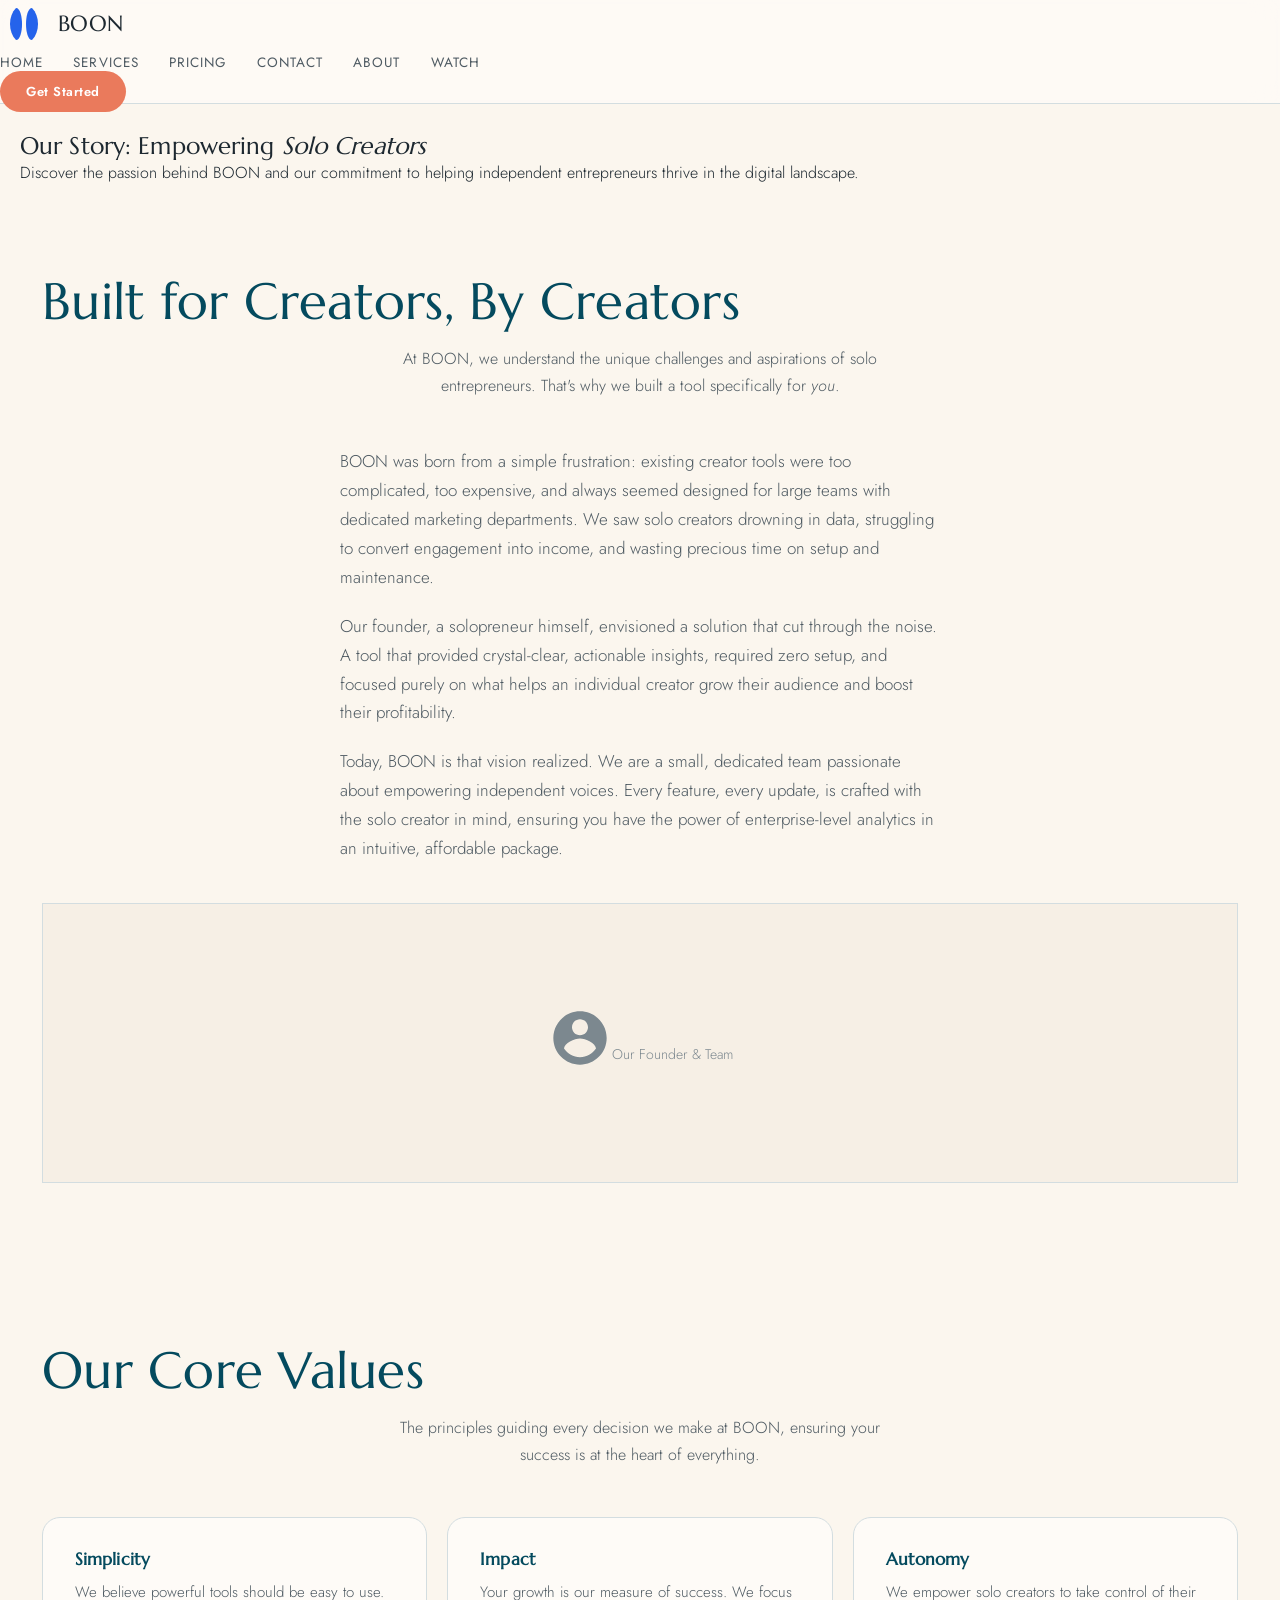
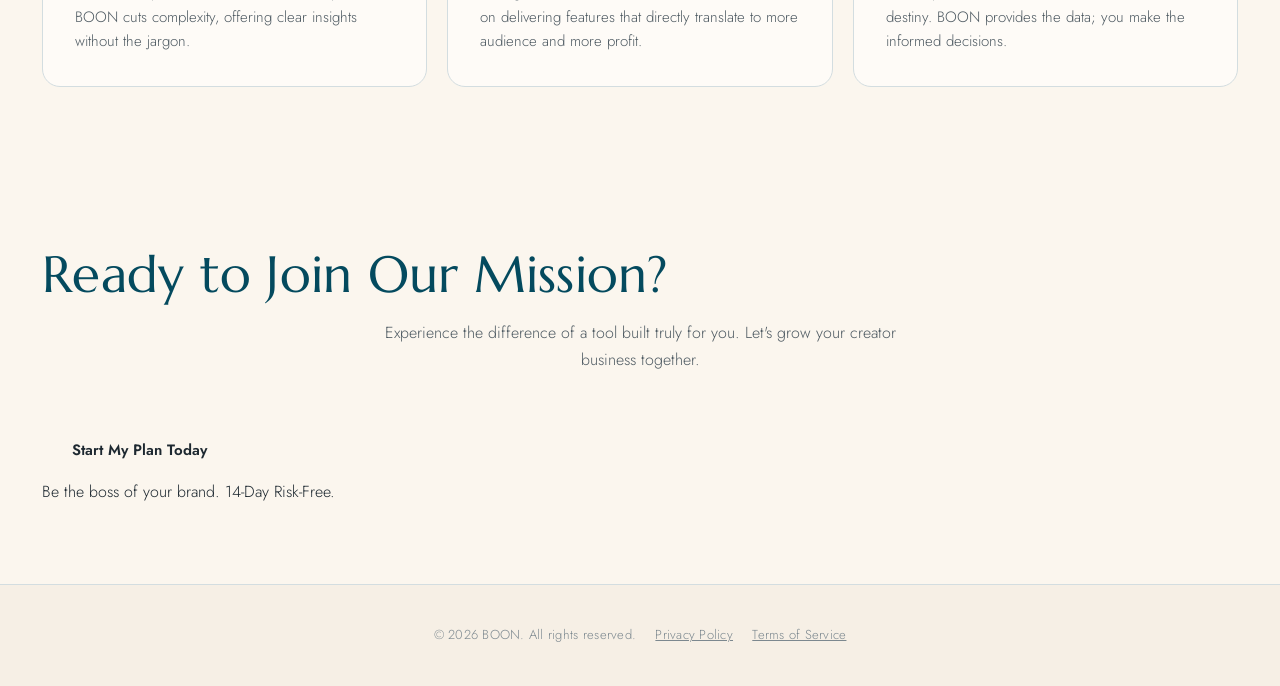
==== commit fc5d1bd4: "Deploy about.html via FounderOS" ====
--- a/about.html
+++ b/about.html
@@ -4,19 +4,33 @@
 <meta charset="UTF-8">
 <meta name="viewport" content="width=device-width, initial-scale=1.0">
 <title>BOON</title>
-<meta name="description" content="I help 👤 Solo consumers (B2C) with 💻 SaaS / Software services through BOON. [Add your price, guarantee, and what makes you different]">
+<meta name="description" content="Subject: Tailored offer for BOON
+Here is a quick, high-converting offer script for your business based on your goals.
+## The Offer Copy
+Headline: Boost your per">
 <meta property="og:title" content="BOON">
-<meta property="og:description" content="I help 👤 Solo consumers (B2C) with 💻 SaaS / Software services through BOON. [Add your price, guarantee, and what makes you different]">
+<meta property="og:description" content="Subject: Tailored offer for BOON
+Here is a quick, high-converting offer script for your business based on your goals.
+## The Offer Copy
+Headline: Boost your per">
 <meta property="og:type" content="website">
 <meta name="twitter:title" content="BOON">
-<meta name="twitter:description" content="I help 👤 Solo consumers (B2C) with 💻 SaaS / Software services through BOON. [Add your price, guarantee, and what makes you different]">
+<meta name="twitter:description" content="Subject: Tailored offer for BOON
+Here is a quick, high-converting offer script for your business based on your goals.
+## The Offer Copy
+Headline: Boost your per">
 <meta name="twitter:card" content="summary_large_image">
 <link rel="stylesheet" href="style.css">
 </head>
 <body>
 <nav>
 <a class="logo" href="index.html" style="display:flex;align-items:center;gap:10px;text-decoration:none;"><svg viewBox="0 0 48 48" width="48" height="48">
-  <path fill="oklch(0.50 0.075 220)" d="M14 4c-2.209 0-4 1.791-4 4v32c0 2.209 1.791 4 4 4h20c2.209 0 4-1.791 4-4V26c0-2.209-1.791-4-4-4H20v-4h14c2.209 0 4-1.791 4-4V8c0-2.209-1.791-4-4-4H14z"/>
+  <g fill="#2563EB">
+    <!-- Left ascending shape -->
+    <path d="M16 40 C8 32 8 16 16 8 C20 8 22 16 22 24 C22 32 20 40 16 40 Z"/>
+    <!-- Right ascending shape -->
+    <path d="M32 40 C40 32 40 16 32 8 C28 8 26 16 26 24 C26 32 28 40 32 40 Z"/>
+  </g>
 </svg><span style="font-family:var(--font-display,serif);font-size:22px;color:var(--text,#fff);">BOON</span></a>
 <div class="nav-links">
 <a href="index.html">Home</a>
@@ -29,96 +43,47 @@
 <a href="contact.html" class="nav-cta">Get Started</a>
 <button class="hamburger" aria-label="Menu"><span></span><span></span><span></span></button>
 </nav>
-<section class="reveal">
-      <h2 style="text-align:center;">Our Story: Born From a Need for Clarity</h2>
-      <p class="section-sub">BOON was founded by a solo entrepreneur who understands the chaos of a cluttered workspace. We believe your environment directly impacts your ability to focus and thrive.</p>
-      <div style="display:grid;grid-template-columns:1fr;gap:40px;">
-        <div style="text-align:center;">
-          <div style="width:180px;height:180px;background:var(--sand-2);border-radius:50%;margin:0 auto 20px;display:grid;place-items:center;color:var(--ocean-deep);">
-            <svg width="80" height="80" viewBox="0 0 24 24" fill="none" stroke="currentColor" stroke-width="1.5" stroke-linecap="round" stroke-linejoin="round"><path d="M12 2a5 5 0 1 0 0 10 5 5 0 0 0 0-10zM12 14s6 0 6 4V22H6v-4c0-4 6-4 6-4z"/></svg>
-          </div>
-          <h3 style="font-family:var(--font-display);font-size:28px;color:var(--ocean-deep);margin-bottom:10px;">Meet Liam O'Connell, Founder of BOON</h3>
-          <p style="font-size:16px;color:var(--ink-soft);max-width:600px;margin:0 auto;">As a freelance software developer, Liam struggled with scattered tools and constant distractions. He envisioned a solution that brought order and beauty to his desk, leading to the creation of the BOON Productivity Hub. His goal: to empower fellow solo creators to achieve their best work without the usual desktop chaos.</p>
-        </div>
-        <div>
-          <p style="font-size:16px;color:var(--ink-soft);margin-bottom:20px;line-height:1.75;">From that initial spark, BOON has grown into a movement dedicated to mindful productivity. We design for clarity, craft for durability, and innovate for impact. Every BOON product reflects a commitment to empowering individuals to take control of their work environment and, in turn, their professional success.</p>
-          <p style="font-size:16px;color:var(--ink-soft);margin-bottom:20px;line-height:1.75;">We believe a well-organized space is a clear mind. It's about more than just holding your pens or charging your phone; it's about creating a sanctuary where creativity flourishes and tasks are tackled with unparalleled focus. Join us in building a world where every desk is a launchpad for innovation.</p>
-        </div>
-      </div>
-    </section>
-    <section class="reveal" style="background:var(--sand-2);">
-      <h2 style="text-align:center;">Our Core Values</h2>
-      <p class="section-sub">These principles guide everything we do, from design to customer support.</p>
-      <div class="service-cards" style="margin-top:40px;">
-        <div class="service-card" style="text-align:center;">
-          <div class="fi" style="margin:0 auto 15px;"><svg width="24" height="24" viewBox="0 0 24 24" fill="none" stroke="currentColor" stroke-width="2" stroke-linecap="round" stroke-linejoin="round"><path d="M10.29 3.86L1.82 18a2 2 0 0 0 1.71 3h16.94a2 2 0 0 0 1.71-3L13.71 3.86a2 2 0 0 0-3.42 0z"/><line x1="12" y1="9" x2="12" y2="13"/><line x1="12" y1="17" x2="12" y2="17"/></svg></div>
-          <h3>Mindful Design</h3>
-          <p>Creating products that seamlessly blend aesthetic beauty with practical utility, promoting calm and focus.</p>
-        </div>
-        <div class="service-card" style="text-align:center;">
-          <div class="fi" style="margin:0 auto 15px;"><svg width="24" height="24" viewBox="0 0 24 24" fill="none" stroke="currentColor" stroke-width="2" stroke-linecap="round" stroke-linejoin="round"><polyline points="16 18 22 12 16 6"/><polyline points="8 6 2 12 8 18"/></svg></div>
-          <h3>Lasting Quality</h3>
-          <p>Utilizing sustainable, premium materials to craft durable products designed to withstand the test of time.</p>
-        </div>
-        <div class="service-card" style="text-align:center;">
-          <div class="fi" style="margin:0 auto 15px;"><svg width="24" height="24" viewBox="0 0 24 24" fill="none" stroke="currentColor" stroke-width="2" stroke-linecap="round" stroke-linejoin="round"><path d="M20 6L9 17L4 12"/></svg></div>
-          <h3>Empowering Productivity</h3>
-          <p>Helping solo professionals declutter their minds and spaces, enabling them to achieve greater impact and success.</p>
-        </div>
-      </div>
-    </section>
-    <section class="reveal" style="text-align:center;">
-      <h2 style="font-size:clamp(2.5rem,5.5vw,4.5rem);margin-bottom:20px;">Ready to Join the BOON Family?</h2>
-      <p class="section-sub" style="max-width:600px;">Experience the BOON difference and elevate your workspace today. We're excited to welcome you.</p>
-      <a href="pricing.html" class="btn btn-primary" style="margin-top:30px;min-width:280px;">Shop Our Products</a>
-    </section>
-    <footer>
-      <div class="wrap">
-        <p>&copy; 2026 BOON. All rights reserved. | <a href="#privacy" style="text-decoration:underline;">Privacy Policy</a> | <a href="#terms" style="text-decoration:underline;">Terms of Service</a></p>
-      </div>
-    </footer>
-    <script>
-      // FAQ accordion
-      document.querySelectorAll('.faq-item').forEach(function(item){
-        item.addEventListener('click',function(){
-          var answer=this.querySelector('.faq-answer');
-          var chevron=this.querySelector('.faq-chevron');
-          var isOpen=this.classList.contains('open');
-          document.querySelectorAll('.faq-item').forEach(function(i){
-            i.classList.remove('open');
-            i.querySelector('.faq-answer').style.maxHeight='0';
-            i.querySelector('.faq-chevron').textContent='+';
-          });
-          if(!isOpen){this.classList.add('open');answer.style.maxHeight=answer.scrollHeight+'px';chevron.textContent='\\u00d7';}
-        });
-      });
-      // Nav scroll
-      window.addEventListener('scroll',function(){document.querySelector('nav').classList.toggle('scrolled',window.scrollY>50);});
-      // Hamburger menu
-      var ham=document.querySelector('.hamburger');var nl=document.querySelector('.nav-links');if(ham&&nl){ham.addEventListener('click',function(){nl.classList.toggle('open');});}
-      // Picker tabs
-      document.querySelectorAll('.picker-tab').forEach(function(tab){
-        tab.addEventListener('click',function(){
-          var target=this.dataset.tab;
-          document.querySelectorAll('.picker-tab').forEach(function(t){t.classList.remove('active');});
-          document.querySelectorAll('.picker-content').forEach(function(c){c.classList.remove('active');});
-          this.classList.add('active');
-          var el=document.getElementById(target);
-          if(el){el.classList.add('active');}
-        });
-      });
-      // Picker card select
-      document.querySelectorAll('.picker-card').forEach(function(card){
-        card.addEventListener('click',function(){
-          var parent=this.closest('.picker-content');
-          if(parent){parent.querySelectorAll('.picker-card').forEach(function(c){c.classList.remove('selected');});}
-          this.classList.add('selected');
-        });
-      });
-    </script>
-    <div class="sticky-mobile-cta">
-      <a href="checkout.html" class="btn btn-primary">Add to Cart - £149.00</a>
-    </div>
+<!DOCTYPE html><html lang='en'><head><meta charset='UTF-8'><meta name='viewport' content='width=device-width, initial-scale=1.0'><title>About BOON - Empowering Solo Creators</title><meta name='description' content='Learn the story behind BOON, our mission to empower solo creators, and our core values of simplicity, impact, and autonomy. Built for your success.'></head><body><main><section id='hero'><h1 class='fade-in'>Our Story: Empowering <em>Solo Creators</em></h1><p class='fade-in'>Discover the passion behind BOON and our commitment to helping independent entrepreneurs thrive in the digital landscape.</p></section><section><h2 class='fade-in'>Built for Creators, By Creators</h2><p class='section-sub fade-in'>At BOON, we understand the unique challenges and aspirations of solo entrepreneurs. That's why we built a tool specifically for <em>you</em>.</p><div style='display:grid;grid-template-columns:1fr;gap:40px;align-items:center;margin-top:40px;'><div style='max-width:600px;margin:0 auto;'><p style='margin-bottom:20px;color:var(--text-muted);font-size:17px;line-height:1.7;'>BOON was born from a simple frustration: existing creator tools were too complicated, too expensive, and always seemed designed for large teams with dedicated marketing departments. We saw solo creators drowning in data, struggling to convert engagement into income, and wasting precious time on setup and maintenance.</p><p style='margin-bottom:20px;color:var(--text-muted);font-size:17px;line-height:1.7;'>Our founder, a solopreneur himself, envisioned a solution that cut through the noise. A tool that provided crystal-clear, actionable insights, required zero setup, and focused purely on what helps an individual creator grow their audience and boost their profitability.</p><p style='color:var(--text-muted);font-size:17px;line-height:1.7;'>Today, BOON is that vision realized. We are a small, dedicated team passionate about empowering independent voices. Every feature, every update, is crafted with the solo creator in mind, ensuring you have the power of enterprise-level analytics in an intuitive, affordable package.</p></div><div class='founder-photo' style='background:var(--bg-2);border-radius:var(--radius-lg);padding:40px;min-height:280px;display:flex;align-items:center;justify-content:center;color:var(--text-subtle);font-size:14px;border:1px solid var(--border);'><svg xmlns='http://www.w3.org/2000/svg' fill='currentColor' viewBox='0 0 24 24' width='64px' height='64px' style='margin-bottom:10px;'><path d='M12 2C6.48 2 2 6.48 2 12s4.48 10 10 10 10-4.48 10-10S17.52 2 12 2zm0 3c1.66 0 3 1.34 3 3s-1.34 3-3 3-3-1.34-3-3 1.34-3 3-3zm0 14.2c-2.5 0-4.71-1.28-6-3.22.03-1.99 4-3.8 6-3.8s5.97 1.81 6 3.8c-1.29 1.94-3.5 3.22-6 3.22z'/></svg><br/>Our Founder & Team</div></div></section><section><h2 class='fade-in'>Our Core Values</h2><p class='section-sub fade-in'>The principles guiding every decision we make at BOON, ensuring your success is at the heart of everything.</p><div class='service-cards'><div class='service-card'><h3>Simplicity</h3><p>We believe powerful tools should be easy to use. BOON cuts complexity, offering clear insights without the jargon.</p></div><div class='service-card'><h3>Impact</h3><p>Your growth is our measure of success. We focus on delivering features that directly translate to more audience and more profit.</p></div><div class='service-card'><h3>Autonomy</h3><p>We empower solo creators to take control of their destiny. BOON provides the data; you make the informed decisions.</p></div></div></section><section id='cta'><h2 class='fade-in'>Ready to Join Our Mission?</h2><p class='section-sub fade-in'>Experience the difference of a tool built truly for you. Let's grow your creator business together.</p><a href='contact.html' class='btn fade-in'>Start My Plan Today</a><p class='risk-reversal fade-in'>Be the boss of your brand. 14-Day Risk-Free.</p></section></main><footer>
+    <p>&copy; 2026 BOON. All rights reserved. <a href="#privacy" style="color:var(--text-subtle);text-decoration:underline;margin-left:15px;">Privacy Policy</a> <a href="#terms" style="color:var(--text-subtle);text-decoration:underline;margin-left:15px;">Terms of Service</a></p>
+</footer><div class='sticky-mobile-cta'><a href='contact.html' class='btn'>Start My Plan Today</a></div><script>
+// FAQ accordion
+document.querySelectorAll('.faq-item').forEach(function(item){
+  item.addEventListener('click',function(){
+    var answer=this.querySelector('.faq-answer');
+    var chevron=this.querySelector('.faq-chevron');
+    var isOpen=this.classList.contains('open');
+    document.querySelectorAll('.faq-item').forEach(function(i){
+      i.classList.remove('open');
+      i.querySelector('.faq-answer').style.maxHeight='0';
+      i.querySelector('.faq-chevron').textContent='+';
+    });
+    if(!isOpen){this.classList.add('open');answer.style.maxHeight=answer.scrollHeight+'px';chevron.textContent='\\u00d7';}
+  });
+});
+// Nav scroll
+window.addEventListener('scroll',function(){document.querySelector('nav').classList.toggle('scrolled',window.scrollY>50);});
+// Hamburger menu
+var ham=document.querySelector('.hamburger');var nl=document.querySelector('.nav-links');if(ham&&nl){ham.addEventListener('click',function(){nl.classList.toggle('open');});}
+// Picker tabs
+document.querySelectorAll('.picker-tab').forEach(function(tab){
+  tab.addEventListener('click',function(){
+    var target=this.dataset.tab;
+    document.querySelectorAll('.picker-tab').forEach(function(t){t.classList.remove('active');});
+    document.querySelectorAll('.picker-content').forEach(function(c){c.classList.remove('active');});
+    this.classList.add('active');
+    var el=document.getElementById(target);
+    if(el){el.classList.add('active');}
+  });
+});
+// Picker card select
+document.querySelectorAll('.picker-card').forEach(function(card){
+  card.addEventListener('click',function(){
+    var parent=this.closest('.picker-content');
+    if(parent){parent.querySelectorAll('.picker-card').forEach(function(c){c.classList.remove('selected');});}
+    this.classList.add('selected');
+  });
+});
+</script></body></html>
 <script>document.querySelectorAll('.faq-item').forEach(function(item){item.addEventListener('click',function(){var answer=this.querySelector('.faq-answer');var chevron=this.querySelector('.faq-chevron');var isOpen=this.classList.contains('open');document.querySelectorAll('.faq-item').forEach(function(i){i.classList.remove('open');i.querySelector('.faq-answer').style.maxHeight='0';i.querySelector('.faq-chevron').textContent='+';});if(!isOpen){this.classList.add('open');answer.style.maxHeight='2000px';chevron.textContent='×';}});});window.addEventListener('scroll',function(){document.querySelector('nav').classList.toggle('scrolled',window.scrollY>50);});</script>
 </body>
 </html>
--- a/style.css
+++ b/style.css
@@ -1,152 +1,146 @@
-@import url('https://fonts.googleapis.com/css2?family=Spectral:ital,wght@0,300;0,400;1,300;1,400&family=Hanken+Grotesk:wght@400;500;600;700&family=Spline+Sans+Mono:wght@400;500&display=swap');
+@import url('https://fonts.googleapis.com/css2?family=Marcellus&family=Jost:wght@300;400;500;600&display=swap');
 :root {
-    --primary: oklch(0.50 0.046 196);
-    --primary-hover: oklch(0.42 0.046 196);
-    --sand-bg: oklch(0.966 0.008 78);
-    --sand-2:  oklch(0.945 0.011 78);
-    --sand-3:  oklch(0.915 0.013 78);
-    --paper:   oklch(0.988 0.006 86);
-    --ink:     oklch(0.265 0.012 62);
-    --ink-soft:oklch(0.46 0.012 62);
-    --ink-faint:oklch(0.62 0.01 62);
-    --line:    oklch(0.872 0.009 78);
-    --line-2:  oklch(0.82 0.011 78);
-    --accent:  oklch(0.60 0.046 196);
-    --accent-d:oklch(0.50 0.046 196);
-    --clay:    oklch(0.60 0.046 48);
-    --ink-dark:oklch(0.205 0.012 62);
-    --ff-serif: "Spectral", Georgia, serif;
-    --ff-sans:  "Hanken Grotesk", system-ui, -apple-system, sans-serif;
-    --ff-mono:  "Spline Sans Mono", ui-monospace, monospace;
-    --maxw: 1280px;
-    --gut: clamp(18px, 5vw, 64px);
-    --radius: 4px;
-    --shadow-soft: 0 1px 2px oklch(0.4 0.02 62 / 0.04), 0 8px 30px oklch(0.4 0.02 62 / 0.06);
-    --font-display: "Spectral", Georgia, serif;
-    --font-body: "Hanken Grotesk", system-ui, sans-serif;
-    --bg: oklch(0.966 0.008 78);
-    --bg-2: oklch(0.945 0.011 78);
-    --bg-card: oklch(0.988 0.006 86);
-    --border: oklch(0.872 0.009 78);
-    --border-bright: oklch(0.82 0.011 78);
-    --text: oklch(0.265 0.012 62);
-    --text-muted: oklch(0.46 0.012 62);
-    --text-subtle: oklch(0.62 0.01 62);
+    --primary: oklch(0.50 0.075 220);
+    --primary-hover: oklch(0.38 0.07 225);
+    --ocean: oklch(0.50 0.075 220);
+    --ocean-deep: oklch(0.38 0.07 225);
+    --ocean-soft: oklch(0.93 0.025 215);
+    --coral: oklch(0.70 0.145 36);
+    --coral-deep: oklch(0.62 0.155 33);
+    --sand: oklch(0.975 0.012 80);
+    --sand-2: oklch(0.955 0.016 78);
+    --shell: oklch(0.99 0.006 80);
+    --ink: oklch(0.27 0.022 240);
+    --ink-soft: oklch(0.46 0.02 240);
+    --line: oklch(0.89 0.012 220);
+    --gold: oklch(0.74 0.10 78);
+    --maxw: 1240px;
+    --r: 18px;
+    --shadow: 0 18px 50px -22px oklch(0.40 0.06 225 / .35);
+    --shadow-sm: 0 6px 22px -14px oklch(0.40 0.06 225 / .5);
+    --font-display: "Marcellus", serif;
+    --font-body: "Jost", system-ui, sans-serif;
+    --bg: oklch(0.975 0.012 80);
+    --bg-2: oklch(0.955 0.016 78);
+    --bg-card: oklch(0.99 0.006 80);
+    --border: oklch(0.89 0.012 220);
+    --border-bright: oklch(0.80 0.02 220);
+    --text: oklch(0.27 0.022 240);
+    --text-muted: oklch(0.46 0.02 240);
+    --text-subtle: oklch(0.62 0.018 230);
 }
-*,*::before,*::after{box-sizing:border-box;margin:0;padding:0;}
-html{scroll-behavior:smooth;-webkit-text-size-adjust:100%;}
-body{font-family:var(--ff-sans);background:var(--sand-bg);color:var(--ink);line-height:1.55;font-size:16px;-webkit-font-smoothing:antialiased;overflow-x:hidden;}
+*{margin:0;padding:0;box-sizing:border-box;}
+html{scroll-behavior:smooth;}
+body{font-family:var(--font-body);color:var(--ink);background:var(--sand);line-height:1.6;font-weight:300;-webkit-font-smoothing:antialiased;overflow-x:hidden;}
+h1,h2,h3,h4{font-family:var(--font-display);font-weight:400;line-height:1.08;letter-spacing:.005em;}
 img{max-width:100%;display:block;}
 a{color:inherit;text-decoration:none;}
-button{font-family:inherit;cursor:pointer;border:none;background:none;color:inherit;}
-.wrap{max-width:var(--maxw);margin:0 auto;padding-inline:var(--gut);}
-.eyebrow{font-family:var(--ff-mono);font-size:11.5px;letter-spacing:0.22em;text-transform:uppercase;color:var(--ink-faint);font-weight:500;}
-.serif{font-family:var(--ff-serif);font-weight:300;line-height:1.06;letter-spacing:-0.01em;}
-.announce{background:var(--ink-dark);color:oklch(0.92 0.01 78);font-family:var(--ff-mono);font-size:11.5px;letter-spacing:0.12em;text-transform:uppercase;text-align:center;padding:9px 16px;}
-nav{position:sticky;top:0;z-index:60;background:oklch(0.966 0.008 78 / 0.82);backdrop-filter:blur(14px) saturate(1.2);border-bottom:1px solid var(--line);}
-.nav-inner{display:flex;align-items:center;justify-content:space-between;height:64px;max-width:var(--maxw);margin:0 auto;padding-inline:var(--gut);}
-.logo{font-family:var(--ff-serif);font-size:25px;letter-spacing:0.02em;color:var(--ink);}
-.nav-links{display:flex;gap:30px;font-size:14px;}
-.nav-links a{color:var(--ink-soft);transition:color .2s;}
-.nav-links a:hover{color:var(--ink);}
-.nav-cta{background:var(--ink);color:var(--paper);padding:11px 26px;border-radius:var(--radius);font-size:13.5px;font-weight:600;transition:background .2s;}
-.nav-cta:hover{background:var(--ink-dark);}
+.wrap{max-width:var(--maxw);margin:0 auto;padding:0 22px;}
+.eyebrow{font-size:12px;letter-spacing:.32em;text-transform:uppercase;font-weight:500;color:var(--ocean);}
+.announce{background:var(--ocean-deep);color:var(--shell);font-size:12.5px;letter-spacing:.14em;text-transform:uppercase;overflow:hidden;white-space:nowrap;padding:9px 0;}
+.announce .track{display:inline-flex;gap:54px;animation:marq 26s linear infinite;}
+.announce .track span{display:inline-flex;align-items:center;gap:10px;}
+@keyframes marq{to{transform:translateX(-50%);}}
+nav{position:sticky;top:0;z-index:60;background:oklch(0.99 0.006 80 / .82);backdrop-filter:blur(14px);border-bottom:1px solid var(--line);}
+.nav-inner{display:flex;align-items:center;justify-content:space-between;height:66px;max-width:var(--maxw);margin:0 auto;padding:0 22px;gap:18px;}
+.logo{font-family:var(--font-display);font-size:23px;letter-spacing:.02em;color:var(--ocean-deep);}
+.nav-links{display:flex;gap:30px;font-size:13.5px;letter-spacing:.08em;text-transform:uppercase;font-weight:400;}
+.nav-links a{color:var(--ink-soft);transition:color .2s;position:relative;padding:4px 0;}
+.nav-links a:hover{color:var(--ocean-deep);}
+.nav-links a::after{content:"";position:absolute;left:0;bottom:-2px;height:1.5px;width:0;background:var(--coral);transition:width .25s;}
+.nav-links a:hover::after{width:100%;}
+.nav-cta{background:var(--coral);color:#fff;padding:11px 26px;border-radius:30px;font-size:13px;font-weight:600;letter-spacing:.04em;transition:background .2s;}
+.nav-cta:hover{background:var(--coral-deep);}
 .hamburger{display:none;flex-direction:column;gap:5px;background:none;border:none;cursor:pointer;padding:8px;}
 .hamburger span{display:block;width:24px;height:2px;background:var(--ink);border-radius:2px;transition:all 0.3s;}
-#hero{padding:clamp(20px,3vw,40px) 0 clamp(40px,6vw,72px);}
-.pdp-grid{display:grid;grid-template-columns:1.12fr 0.88fr;gap:clamp(28px,4vw,64px);align-items:start;max-width:var(--maxw);margin:0 auto;padding-inline:var(--gut);}
-.gallery{position:sticky;top:84px;}
-.gallery-main{aspect-ratio:4/5;border-radius:var(--radius);overflow:hidden;background:var(--sand-2);}
-.gallery-thumbs{display:grid;grid-template-columns:repeat(5,1fr);gap:10px;margin-top:10px;}
-.thumb{aspect-ratio:1;border-radius:var(--radius);overflow:hidden;border:2px solid transparent;cursor:pointer;transition:border-color .2s;background:var(--sand-2);}
-.thumb.active,.thumb:hover{border-color:var(--ink);}
-.gallery-badge{font-family:var(--ff-mono);font-size:10.5px;letter-spacing:0.14em;text-transform:uppercase;background:var(--paper);color:var(--ink);padding:6px 11px;border-radius:100px;box-shadow:var(--shadow-soft);display:inline-block;margin-bottom:14px;}
+.offer{background:linear-gradient(100deg,var(--coral) 0%,var(--coral-deep) 100%);color:#fff;text-align:center;padding:13px 18px;}
+.offer .inner{display:flex;align-items:center;justify-content:center;gap:16px;flex-wrap:wrap;font-size:13.5px;letter-spacing:.06em;}
+.offer strong{font-weight:600;text-transform:uppercase;letter-spacing:.1em;}
+.timer{display:inline-flex;gap:5px;align-items:center;font-variant-numeric:tabular-nums;font-weight:500;}
+.tbox{background:oklch(1 0 0 / .18);border-radius:7px;padding:3px 7px;min-width:30px;text-align:center;font-weight:600;}
+#hero{padding:30px 0 8px;}
+.hero-grid{display:grid;gap:30px;}
+@media(min-width:900px){.hero-grid{grid-template-columns:1.08fr .92fr;gap:54px;align-items:start;}}
+.gframe{position:relative;border-radius:var(--r);overflow:hidden;background:var(--sand-2);box-shadow:var(--shadow);aspect-ratio:4/5;}
+.gtag{position:absolute;top:16px;left:16px;z-index:3;background:var(--shell);color:var(--coral-deep);font-size:11px;letter-spacing:.12em;text-transform:uppercase;font-weight:600;padding:7px 13px;border-radius:30px;box-shadow:var(--shadow-sm);}
+.thumbs{display:flex;gap:10px;margin-top:12px;}
+.thumb{flex:1;aspect-ratio:1;border-radius:11px;border:2px solid transparent;overflow:hidden;cursor:pointer;background:var(--sand-2);transition:border-color .2s,transform .2s;}
+.thumb:hover{transform:translateY(-2px);}
+.thumb.active{border-color:var(--ocean);}
 .buybox{display:flex;flex-direction:column;gap:18px;}
-.p-title{font-family:var(--ff-serif);font-weight:300;font-size:clamp(31px,4.4vw,46px);line-height:1.02;letter-spacing:-0.015em;}
-.p-sub{font-size:15.5px;color:var(--ink-soft);max-width:46ch;}
-.price-row{display:flex;align-items:baseline;gap:12px;flex-wrap:wrap;}
-.price-now{font-size:27px;font-weight:600;}
-.price-was{font-size:17px;color:var(--ink-faint);text-decoration:line-through;}
-.price-save{font-family:var(--ff-mono);font-size:11px;letter-spacing:0.1em;text-transform:uppercase;color:var(--accent-d);background:oklch(0.60 0.046 196 / 0.12);padding:4px 9px;border-radius:100px;font-weight:500;}
-.bundles{display:flex;flex-direction:column;gap:10px;}
-.bundle{display:grid;grid-template-columns:auto 1fr auto;align-items:center;gap:14px;border:1.5px solid var(--line-2);border-radius:var(--radius);padding:15px 17px;background:var(--paper);cursor:pointer;transition:border-color .18s;position:relative;}
-.bundle:hover{border-color:var(--ink-faint);}
-.bundle.active{border-color:var(--ink);background:var(--sand-bg);}
-.bundle .radio{width:18px;height:18px;border-radius:100px;border:1.5px solid var(--line-2);position:relative;flex-shrink:0;}
-.bundle.active .radio{border-color:var(--ink);}
-.bundle.active .radio::after{content:"";position:absolute;inset:3px;border-radius:100px;background:var(--ink);}
-.bundle .b-name{font-weight:600;font-size:15px;}
-.bundle .b-desc{font-size:12.5px;color:var(--ink-soft);}
-.bundle .b-price{text-align:right;font-weight:600;font-size:15px;}
-.b-flag{position:absolute;top:-9px;right:14px;font-family:var(--ff-mono);font-size:9.5px;letter-spacing:0.12em;text-transform:uppercase;background:var(--clay);color:var(--paper);padding:3px 9px;border-radius:100px;}
-.swatches{display:flex;gap:10px;}
-.swatch{width:34px;height:34px;border-radius:100px;border:1.5px solid var(--line-2);position:relative;cursor:pointer;padding:0;background:none;}
-.swatch span{position:absolute;inset:3px;border-radius:100px;}
-.swatch.active{border-color:var(--ink);}
-.qty{display:inline-flex;align-items:center;border:1.5px solid var(--line-2);border-radius:var(--radius);background:var(--paper);}
-.qty button{width:42px;height:46px;font-size:18px;color:var(--ink-soft);cursor:pointer;border:none;background:none;}
-.qty input{width:44px;height:46px;text-align:center;border:none;background:none;font-family:var(--ff-sans);font-size:15px;font-weight:600;color:var(--ink);}
-.btn{display:inline-flex;align-items:center;justify-content:center;gap:10px;font-family:var(--ff-sans);font-weight:600;font-size:15px;border-radius:var(--radius);padding:17px 26px;transition:transform .12s,background .2s;cursor:pointer;border:none;}
-.btn:active{transform:translateY(1px);}
-.btn-primary{background:var(--ink);color:var(--paper);width:100%;}
-.btn-primary:hover{background:var(--ink-dark);}
-.btn-ghost{background:var(--paper);color:var(--ink);border:1.5px solid var(--line-2);width:100%;}
-.btn-ghost:hover{border-color:var(--ink-faint);}
-.trust-row{display:grid;grid-template-columns:repeat(3,1fr);gap:12px;border-top:1px solid var(--line);border-bottom:1px solid var(--line);padding:18px 0;}
-.trust-row .t{display:flex;flex-direction:column;gap:4px;}
-.trust-row .t b{font-size:13px;font-weight:600;}
-.trust-row .t span{font-size:11.5px;color:var(--ink-soft);line-height:1.35;}
-.strip{background:var(--ink-dark);color:oklch(0.9 0.01 78);overflow:hidden;}
-.marquee{display:flex;white-space:nowrap;animation:marqscroll 32s linear infinite;}
-.marquee span{display:inline-flex;align-items:center;font-family:var(--ff-mono);font-size:12.5px;letter-spacing:0.16em;text-transform:uppercase;padding:16px 34px;}
-@keyframes marqscroll{to{transform:translateX(-50%);}}
-section{padding-block:clamp(56px,8vw,108px);}
-.sec-head{max-width:680px;margin-bottom:48px;}
-.sec-head .eyebrow{display:block;margin-bottom:18px;}
-.sec-head p{color:var(--ink-soft);font-size:16.5px;margin-top:18px;max-width:52ch;}
-h2{font-family:var(--ff-serif);font-weight:300;font-size:clamp(30px,4.6vw,52px);line-height:1.06;letter-spacing:-0.01em;}
-.bg-sand{background:var(--sand-2);}
-.benefits{display:grid;grid-template-columns:repeat(4,1fr);gap:1px;background:var(--line);border:1px solid var(--line);border-radius:var(--radius);overflow:hidden;}
-.benefit{background:var(--sand-bg);padding:30px 26px;display:flex;flex-direction:column;gap:13px;min-height:200px;}
-.benefit .num{font-family:var(--ff-mono);font-size:11px;color:var(--ink-faint);letter-spacing:0.1em;}
-.benefit h3{font-size:18px;font-weight:600;letter-spacing:-0.01em;}
-.benefit p{font-size:13.5px;color:var(--ink-soft);line-height:1.5;}
-.steps{display:grid;grid-template-columns:repeat(3,1fr);gap:clamp(20px,3vw,40px);}
-.step{display:flex;flex-direction:column;gap:18px;}
-.step-img{aspect-ratio:4/3;border-radius:var(--radius);overflow:hidden;background:var(--sand-2);}
-.step-n{font-family:var(--ff-serif);font-size:40px;font-weight:300;color:var(--accent-d);line-height:1;}
-.step h3{font-size:19px;font-weight:600;margin-top:-6px;}
-.step p{font-size:14px;color:var(--ink-soft);}
-.dual{display:grid;grid-template-columns:1fr 1fr;gap:1px;background:var(--line);border:1px solid var(--line);border-radius:var(--radius);overflow:hidden;}
-.dual-cell{background:var(--sand-bg);}
-.dual-cell .dc-body{padding:30px 30px 36px;}
-.dual-cell h3{font-family:var(--ff-serif);font-weight:300;font-size:27px;}
-.dual-cell p{font-size:14.5px;color:var(--ink-soft);margin-top:10px;}
-.testimonial-grid{display:grid;grid-template-columns:repeat(auto-fit,minmax(280px,1fr));gap:16px;}
-.testimonial-card{background:var(--paper);border:1px solid var(--line);border-radius:var(--radius);padding:28px;}
-.testimonial-card p{font-size:15px;color:var(--ink-soft);line-height:1.72;margin-bottom:16px;}
-.testimonial-card .author{font-weight:600;font-size:13px;}
-.result-badge{display:inline-block;background:oklch(0.60 0.046 196 / 0.12);border:1px solid oklch(0.60 0.046 196 / 0.3);color:var(--accent-d);padding:4px 12px;border-radius:100px;font-size:12px;font-weight:600;margin-bottom:12px;font-family:var(--ff-mono);}
-.guarantee-section{background:var(--sand-2);border:1px solid var(--line);border-radius:var(--radius);padding:48px;text-align:center;}
-.bundle-grid{display:grid;grid-template-columns:repeat(2,1fr);gap:24px;}
+.title-xl{font-size:clamp(34px,5.2vw,50px);color:var(--ocean-deep);line-height:1.02;}
+.subt{font-size:15.5px;color:var(--ink-soft);max-width:46ch;}
+.price-row{display:flex;align-items:baseline;gap:14px;flex-wrap:wrap;}
+.price-now{font-family:var(--font-display);font-size:34px;color:var(--ink);}
+.price-was{font-size:18px;color:var(--ink-soft);text-decoration:line-through;}
+.save-pill{background:var(--ocean-soft);color:var(--ocean-deep);font-size:12px;font-weight:600;letter-spacing:.08em;text-transform:uppercase;padding:5px 11px;border-radius:30px;}
+.variants{display:grid;grid-template-columns:1fr 1fr;gap:12px;}
+.variant{border:1.5px solid var(--line);border-radius:14px;padding:15px 16px;cursor:pointer;background:var(--shell);transition:border-color .2s,box-shadow .2s;text-align:left;}
+.variant:hover{border-color:var(--ocean);}
+.variant.sel{border-color:var(--ocean);box-shadow:0 0 0 3px var(--ocean-soft);}
+.variant .vname{font-family:var(--font-display);font-size:20px;color:var(--ocean-deep);}
+.variant .vdesc{font-size:12.5px;color:var(--ink-soft);margin-top:3px;}
+.variant .vbadge{position:absolute;top:-9px;right:12px;background:var(--coral);color:#fff;font-size:9.5px;letter-spacing:.1em;text-transform:uppercase;font-weight:600;padding:3px 9px;border-radius:20px;}
+.btn{display:inline-flex;align-items:center;justify-content:center;gap:10px;font-family:var(--font-body);font-weight:600;font-size:15px;border-radius:30px;padding:17px 30px;cursor:pointer;border:none;transition:all .2s;}
+.btn-primary{background:var(--ocean-deep);color:var(--shell);width:100%;}
+.btn-primary:hover{background:var(--ocean);transform:translateY(-1px);}
+.btn-secondary{background:var(--coral);color:#fff;width:100%;}
+.btn-secondary:hover{background:var(--coral-deep);}
+.btn-ghost{background:transparent;color:var(--ocean-deep);border:1.5px solid var(--ocean);width:100%;}
+.btn-ghost:hover{background:var(--ocean-soft);}
+.trust-bar{display:flex;justify-content:center;align-items:center;gap:40px;flex-wrap:wrap;padding:28px 22px;border-top:1px solid var(--line);border-bottom:1px solid var(--line);background:var(--sand-2);}
+.trust-bar-item{text-align:center;}
+.trust-bar-item .stat{font-family:var(--font-display);font-size:28px;color:var(--ink);line-height:1;}
+.trust-bar-item .stat-label{font-size:12px;color:var(--text-subtle);margin-top:4px;font-weight:500;letter-spacing:.04em;text-transform:uppercase;}
+section{padding:80px 22px;max-width:var(--maxw);margin:0 auto;}
+h2{font-size:clamp(2.2rem,5vw,3.2rem);margin-bottom:16px;color:var(--ocean-deep);}
+.section-sub{color:var(--ink-soft);font-size:16px;max-width:520px;margin:0 auto 48px;line-height:1.7;text-align:center;}
+.service-cards{display:grid;grid-template-columns:repeat(auto-fit,minmax(260px,1fr));gap:20px;margin-top:40px;}
+.service-card{background:var(--shell);border:1.5px solid var(--line);border-radius:var(--r);padding:32px;transition:all .2s;}
+.service-card:hover{border-color:var(--ocean);box-shadow:var(--shadow);transform:translateY(-2px);}
+.service-card h3{font-size:17px;font-weight:600;margin-bottom:12px;color:var(--ocean-deep);}
+.service-card p{color:var(--ink-soft);font-size:15px;line-height:1.65;}
+.feat{display:flex;gap:16px;align-items:flex-start;padding:20px 0;border-bottom:1px solid var(--line);}
+.feat:last-child{border-bottom:none;}
+.fi{width:44px;height:44px;border-radius:12px;background:var(--ocean-soft);display:grid;place-items:center;flex-shrink:0;color:var(--ocean-deep);}
+.feat h4{font-size:15px;font-weight:600;color:var(--ocean-deep);margin-bottom:4px;}
+.feat p{font-size:14px;color:var(--ink-soft);line-height:1.55;}
+.how-it-works{display:grid;grid-template-columns:1fr;gap:0;margin-top:40px;}
+@media(min-width:768px){.how-it-works{grid-template-columns:repeat(3,1fr);gap:0;}.step:not(:last-child){border-bottom:none;border-right:1px solid var(--line);}.step{border-bottom:none;}}
+.step-num{font-family:var(--font-display);font-size:48px;color:var(--ocean);opacity:0.35;line-height:1;margin-bottom:16px;}
+.step h3{font-size:18px;margin-bottom:10px;color:var(--ocean-deep);}
+.step p{color:var(--ink-soft);font-size:15px;line-height:1.65;}
+.testimonial-grid{display:grid;grid-template-columns:repeat(auto-fit,minmax(280px,1fr));gap:20px;}
+.testimonial-card{background:var(--shell);border:1.5px solid var(--line);border-radius:var(--r);padding:28px;transition:all .2s;}
+.testimonial-card:hover{border-color:var(--ocean);box-shadow:var(--shadow-sm);transform:translateY(-1px);}
+.testimonial-card p{font-size:15px;color:var(--ink-soft);line-height:1.75;margin-bottom:16px;}
+.testimonial-card .author{font-weight:600;font-size:13px;color:var(--ink);}
+.result-badge{display:inline-block;background:var(--ocean-soft);color:var(--ocean-deep);padding:4px 12px;border-radius:30px;font-size:12px;font-weight:600;margin-bottom:12px;letter-spacing:.04em;}
+.review{background:var(--shell);border:1.5px solid var(--line);border-radius:var(--r);padding:28px;}
+.review p{font-size:15px;color:var(--ink-soft);line-height:1.75;margin:10px 0 16px;}
+.guarantee-section{background:var(--ocean-deep);color:var(--shell);border-radius:var(--r);padding:56px 40px;text-align:center;}
+.guarantee-section h2{color:var(--shell);}
+.bundle-grid{display:grid;grid-template-columns:repeat(2,1fr);gap:20px;margin-top:32px;}
+.bundle{background:var(--shell);border:1.5px solid var(--line);border-radius:var(--r);padding:28px;cursor:pointer;transition:all .2s;}
+.bundle:hover,.bundle.active{border-color:var(--ocean);box-shadow:0 0 0 2px var(--ocean-soft);}
 #faq{max-width:760px;margin:0 auto;}
-.faq-item{border-bottom:1px solid var(--line);padding:24px 0;cursor:pointer;}
-.faq-item:first-of-type{border-top:1px solid var(--line);}
-.faq-question{font-size:16px;font-weight:600;display:flex;justify-content:space-between;align-items:center;gap:16px;}
-.faq-chevron{font-size:18px;color:var(--ink-faint);transition:transform 0.3s;flex-shrink:0;}
-.faq-item.open .faq-chevron{transform:rotate(45deg);color:var(--accent-d);}
-.faq-answer{color:var(--ink-soft);font-size:15px;line-height:1.72;max-height:0;overflow:hidden;transition:max-height 0.5s ease,padding 0.3s;}
-.faq-item.open .faq-answer{padding-top:12px;max-height:2000px;}
-.sticky-atc{position:fixed;left:0;right:0;bottom:0;z-index:70;background:oklch(0.988 0.006 86 / 0.92);backdrop-filter:blur(14px);border-top:1px solid var(--line);box-shadow:0 -6px 24px oklch(0.4 0.02 62 / 0.07);transform:translateY(110%);transition:transform .35s cubic-bezier(.4,0,.2,1);}
+.faq{border-bottom:1px solid var(--line);}
+.faq button{width:100%;text-align:left;padding:22px 0;font-size:15.5px;font-weight:500;display:flex;justify-content:space-between;align-items:center;gap:16px;color:var(--ink);background:none;border:none;cursor:pointer;font-family:var(--font-body);}
+.faq .pm{font-size:22px;color:var(--ocean);transition:transform .3s;flex-shrink:0;}
+.faq.open .pm{transform:rotate(45deg);}
+.faq .ans{max-height:0;overflow:hidden;transition:max-height .45s ease,padding .3s;}
+.faq.open .ans{padding-bottom:18px;max-height:2000px;}
+.faq .ans p{color:var(--ink-soft);font-size:15px;line-height:1.72;}
+.sticky-atc{position:fixed;left:0;right:0;bottom:0;z-index:70;background:oklch(0.99 0.006 80 / 0.94);backdrop-filter:blur(14px);border-top:1px solid var(--line);box-shadow:0 -6px 24px oklch(0.40 0.06 225 / .12);transform:translateY(110%);transition:transform .35s cubic-bezier(.4,0,.2,1);}
 .sticky-atc.show{transform:translateY(0);}
-.reveal{opacity:0;transform:translateY(18px);transition:opacity .7s ease,transform .7s ease;}
+.sticky-inner{max-width:var(--maxw);margin:0 auto;padding:12px 22px;display:flex;align-items:center;gap:18px;}
+.reveal{opacity:0;transform:translateY(16px);transition:opacity .7s ease,transform .7s ease;}
 .reveal.in{opacity:1;transform:none;}
-footer{text-align:center;padding:40px;color:var(--ink-faint);font-size:13px;border-top:1px solid var(--line);font-family:var(--ff-mono);letter-spacing:0.04em;}
+footer{text-align:center;padding:40px 22px;color:var(--text-subtle);font-size:13px;border-top:1px solid var(--line);background:var(--sand-2);letter-spacing:.02em;}
 .sticky-mobile-cta{display:none;}
-@media(max-width:920px){.pdp-grid{grid-template-columns:1fr;}.gallery{position:static;}.benefits{grid-template-columns:repeat(2,1fr);}.steps{grid-template-columns:1fr;}.dual{grid-template-columns:1fr;}.bundle-grid{grid-template-columns:1fr;}}
-@media(max-width:768px){nav{flex-direction:row;}.nav-links{display:none;position:absolute;top:100%;left:0;right:0;background:oklch(0.966 0.008 78 / 0.97);flex-direction:column;gap:0;padding:16px 0;border-bottom:1px solid var(--line);}.nav-links.open{display:flex;}.nav-links a{padding:14px 24px;}.hamburger{display:flex;}.nav-cta{display:none;}.benefits{grid-template-columns:1fr;}.trust-row{grid-template-columns:1fr;gap:16px;}.sticky-mobile-cta{display:block;position:fixed;bottom:0;left:0;width:100%;background:oklch(0.988 0.006 86 / 0.97);backdrop-filter:blur(14px);padding:12px 16px 22px;border-top:1px solid var(--line);z-index:999;}.sticky-mobile-cta .btn{width:100%;}}
+@media(max-width:768px){nav{flex-direction:row;}.nav-links{display:none;position:absolute;top:100%;left:0;right:0;background:oklch(0.99 0.006 80 / .97);flex-direction:column;gap:0;padding:16px 0;border-bottom:1px solid var(--line);}.nav-links.open{display:flex;}.nav-links a{padding:14px 22px;}.hamburger{display:flex;}.nav-cta{display:none;}.variants{grid-template-columns:1fr;}.bundle-grid{grid-template-columns:1fr;}.trust-bar{gap:24px;}.sticky-mobile-cta{display:block;position:fixed;bottom:0;left:0;width:100%;background:oklch(0.99 0.006 80 / .97);backdrop-filter:blur(14px);padding:12px 16px 22px;border-top:1px solid var(--line);z-index:999;}.sticky-mobile-cta .btn{width:100%;}}
 @media(min-width:769px){.sticky-mobile-cta{display:none;}}
-@media(prefers-reduced-motion:reduce){.reveal{opacity:1;transform:none;}.marquee{animation:none;}}
+@media(prefers-reduced-motion:reduce){.reveal{opacity:1;transform:none;}}
 .pdp-grid{display:grid;grid-template-columns:1.12fr 0.88fr;gap:clamp(28px,4vw,64px);align-items:start;max-width:1280px;margin:0 auto;padding:0 clamp(18px,5vw,64px);}
 .gallery-main{aspect-ratio:4/5;border-radius:4px;overflow:hidden;background:var(--bg-2,#F5F0E8);}
 .buybox{display:flex;flex-direction:column;gap:18px;}
@@ -161,7 +155,7 @@
 .step{display:flex;flex-direction:column;gap:18px;}
 .step-img{aspect-ratio:4/3;border-radius:4px;overflow:hidden;background:var(--bg-2,#F5F0E8);}
 .dual{display:grid;grid-template-columns:1fr 1fr;gap:1px;background:var(--border);}
-.sticky-atc{position:fixed;left:0;right:0;bottom:0;z-index:70;background:rgba(255,255,255,0.93);backdrop-filter:blur(14px);border-top:1px solid var(--border);transform:translateY(110%);transition:transform .35s cubic-bezier(.4,0,.2,1);}
+.sticky-atc{position:fixed;left:0;right:0;bottom:0;z-index:70;background:oklch(0.99 0.006 80 / 0.94);backdrop-filter:blur(14px);border-top:1px solid var(--line);box-shadow:0 -6px 24px oklch(0.40 0.06 225 / .12);transform:translateY(110%);transition:transform .35s cubic-bezier(.4,0,.2,1);}
 .sticky-atc.show{transform:translateY(0);}
 .faq-item{border-bottom:1px solid var(--border);padding:24px 0;cursor:pointer;}
 .faq-question{font-size:16px;font-weight:600;display:flex;justify-content:space-between;align-items:center;gap:16px;}
@@ -172,78 +166,4 @@
 .guarantee-section{border-radius:16px;padding:48px;text-align:center;}
 .bundle-grid{display:grid;grid-template-columns:repeat(2,1fr);gap:24px;}
 .result-badge{display:inline-block;padding:4px 12px;border-radius:100px;font-size:12px;font-weight:600;margin-bottom:12px;}
-.picker-tabs{display:flex;gap:16px;margin-bottom:32px;border-bottom:1px solid var(--line);}
-.picker-tab{padding:12px 20px;font-weight:600;font-size:15px;color:var(--ink-soft);cursor:pointer;position:relative;top:1px;}
-.picker-tab.active{color:var(--ink);border-bottom:2px solid var(--ink);}
-.picker-content{display:none;}
-.picker-content.active{display:grid;grid-template-columns:repeat(auto-fit,minmax(300px,1fr));gap:24px;}
-.picker-card{border:1px solid var(--line);border-radius:var(--radius);padding:30px;background:var(--paper);display:flex;flex-direction:column;gap:18px;cursor:pointer;}
-.picker-card.selected{border-color:var(--accent-d);box-shadow:0 0 0 1px var(--accent-d);}
-.picker-card h3{font-size:22px;font-weight:600;}
-.picker-card .price{font-size:38px;font-weight:600;color:var(--accent-d);}
-.picker-card .features li{display:flex;align-items:center;gap:10px;font-size:14px;color:var(--ink-soft);margin-bottom:8px;}
-.picker-card .features li svg{width:16px;height:16px;color:var(--accent-d);}
-.contact-form{background:var(--paper);border:1px solid var(--line);border-radius:var(--radius);padding:40px;display:flex;flex-direction:column;gap:20px;max-width:600px;margin:0 auto;}
-.contact-form label{font-size:14px;font-weight:600;color:var(--ink-soft);}
-.contact-form input, .contact-form textarea{width:100%;padding:14px;border:1px solid var(--line-2);border-radius:var(--radius);font-family:inherit;font-size:15px;color:var(--ink);background:var(--sand-bg);}
-.contact-form textarea{min-height:120px;resize:vertical;}
-.contact-form .btn{width:auto;align-self:flex-start;}
-.trust-signals{display:grid;grid-template-columns:repeat(auto-fit,minmax(200px,1fr));gap:20px;margin-top:30px;}
-.trust-signal-item{text-align:center;padding:20px;background:var(--sand-2);border-radius:var(--radius);}
-.trust-signal-item h4{font-size:16px;font-weight:600;}
-.trust-signal-item p{font-size:13px;color:var(--ink-soft);margin-top:5px;}
-.founder-photo{width:160px;height:160px;border-radius:100%;background:var(--ink-faint);margin:0 auto 30px;display:flex;align-items:center;justify-content:center;}
-.founder-photo svg{width:80px;height:80px;color:var(--paper);}
-.values-grid{display:grid;grid-template-columns:repeat(auto-fit,minmax(200px,1fr));gap:24px;margin-top:48px;}
-.value-card{text-align:center;padding:28px;background:var(--paper);border:1px solid var(--line);border-radius:var(--radius);}
-.value-card svg{width:48px;height:48px;color:var(--accent-d);margin-bottom:15px;}
-.value-card h3{font-size:18px;font-weight:600;margin-bottom:8px;}
-.value-card p{font-size:14px;color:var(--ink-soft);}
-.login-form-wrapper{display:flex;justify-content:center;align-items:center;min-height:calc(100vh - 120px);}
-.login-form{background:var(--ink-dark);border-radius:var(--radius);padding:40px;width:100%;max-width:400px;text-align:center;color:var(--paper);}
-.login-form .logo-login{color:var(--paper);margin-bottom:30px;font-family:var(--ff-serif);font-size:32px;letter-spacing:0.02em;}
-.login-form label{display:block;text-align:left;margin-bottom:8px;font-size:14px;color:oklch(0.92 0.01 78);}
-.login-form input[type="email"],.login-form input[type="password"]{width:100%;padding:12px 15px;margin-bottom:18px;border:1px solid oklch(0.92 0.01 78 / 0.3);border-radius:var(--radius);background:oklch(0.92 0.01 78 / 0.1);color:oklch(0.92 0.01 78);font-size:15px;}
-.login-form input::placeholder{color:oklch(0.92 0.01 78 / 0.5);}
-.login-form .btn-primary{background:var(--accent);color:white;margin-top:10px;width:100%;}
-.login-form .btn-primary:hover{background:var(--accent-d);}
-.login-form .link-light{color:oklch(0.92 0.01 78);font-size:13px;margin-top:15px;display:block;}
-.login-form .link-light:hover{text-decoration:underline;}
-.dashboard-blur-area{filter:blur(8px);pointer-events:none;opacity:0.6;transform:scale(1.02);transition:filter 0.5s,opacity 0.5s;}
-.dashboard-overlay{position:absolute;top:0;left:0;width:100%;height:100%;display:flex;flex-direction:column;justify-content:center;align-items:center;background:rgba(0,0,0,0.6);color:white;text-align:center;z-index:10;}
-.dashboard-overlay svg{width:60px;height:60px;margin-bottom:20px;}
-.dashboard-overlay h2{font-size:38px;margin-bottom:15px;}
-.dashboard-overlay p{font-size:18px;margin-bottom:30px;max-width:500px;}
-.dashboard-overlay .btn-primary{padding:15px 35px;font-size:16px;}
-.checkout-page .wrap{display:grid;grid-template-columns:1.5fr 1fr;gap:40px;align-items:start;padding-block:60px;}
-.order-summary{background:var(--sand-2);padding:30px;border-radius:var(--radius);}
-.order-summary h3{font-size:22px;margin-bottom:20px;}
-.order-item{display:flex;justify-content:space-between;margin-bottom:10px;font-size:15px;}
-.order-total{display:flex;justify-content:space-between;padding-top:15px;border-top:1px dashed var(--line-2);font-weight:600;font-size:18px;}
-.payment-form{background:var(--paper);padding:30px;border-radius:var(--radius);border:1px solid var(--line);}
-.payment-form h3{font-size:22px;margin-bottom:20px;}
-.form-group{margin-bottom:18px;}
-.form-group label{display:block;font-size:14px;font-weight:600;color:var(--ink-soft);margin-bottom:8px;}
-.form-group input{width:100%;padding:14px;border:1px solid var(--line-2);border-radius:var(--radius);font-family:inherit;font-size:15px;color:var(--ink);background:var(--sand-bg);}
-.card-fields{display:grid;grid-template-columns:1fr 1fr;gap:15px;}
-.security-badges{display:flex;justify-content:center;gap:20px;margin-top:20px;}
-.security-badges img{height:24px;opacity:0.7;}
-.vsl-video-container{background:var(--ink-dark);aspect-ratio:16/9;max-width:900px;border-radius:12px;display:flex;align-items:center;justify-content:center;margin:0 auto 60px;}
-.vsl-video-container svg{width:80px;height:80px;color:var(--paper);opacity:0.8;}
-.vsl-video-container span{color:var(--paper);font-family:var(--ff-mono);font-size:18px;margin-left:20px;letter-spacing:0.08em;}
-.vsl-bullets{max-width:760px;margin:0 auto 60px;}
-.vsl-bullets ul{list-style:none;padding:0;}
-.vsl-bullets li{font-size:18px;line-height:1.6;margin-bottom:12px;position:relative;padding-left:30px;color:var(--ink-soft);}
-.vsl-bullets li::before{content:'✓';position:absolute;left:0;color:var(--accent-d);font-weight:600;}
-.services-grid{display:grid;grid-template-columns:repeat(auto-fit,minmax(280px,1fr));gap:24px;}
-.service-card{background:var(--paper);border:1px solid var(--line);border-radius:var(--radius);padding:30px;display:flex;flex-direction:column;gap:15px;}
-.service-card svg{width:48px;height:48px;color:var(--accent-d);}
-.service-card h3{font-size:22px;font-weight:600;}
-.service-card p{font-size:15px;color:var(--ink-soft);line-height:1.6;}
-.step-time{font-family:var(--ff-mono);font-size:11.5px;color:var(--ink-faint);letter-spacing:0.1em;margin-top:-8px;}
-.ba-img{position:absolute;top:0;left:0;width:100%;height:100%;object-fit:cover;}
-.ba-before{z-index:2;}
-.ba-after{z-index:3;}
-.ba-stats{position:absolute;bottom:20px;left:20px;right:20px;display:flex;justify-content:space-around;z-index:5;gap:10px;}
-.ba-stat-pill{background:rgba(0,0,0,0.7);color:white;padding:8px 14px;border-radius:100px;font-size:12px;font-weight:600;font-family:var(--ff-mono);letter-spacing:0.05em;}
-@media(max-width:768px){.checkout-page .wrap{grid-template-columns:1fr;}.order-summary{margin-bottom:30px;}.vsl-bullets li{font-size:16px;}.picker-content.active{grid-template-columns:1fr;}.contact-form{padding:30px;}.trust-signals{grid-template-columns:1fr;}.login-form{margin-top:60px;}.dashboard-overlay h2{font-size:28px;}.dashboard-overlay p{font-size:16px;}.dashboard-overlay .btn-primary{padding:12px 25px;font-size:14px;}}+@media(max-width:920px){.pdp-grid{grid-template-columns:1fr;}.benefits{grid-template-columns:repeat(2,1fr);}.dual{grid-template-columns:1fr;}.bundle-grid{grid-template-columns:1fr;}}
